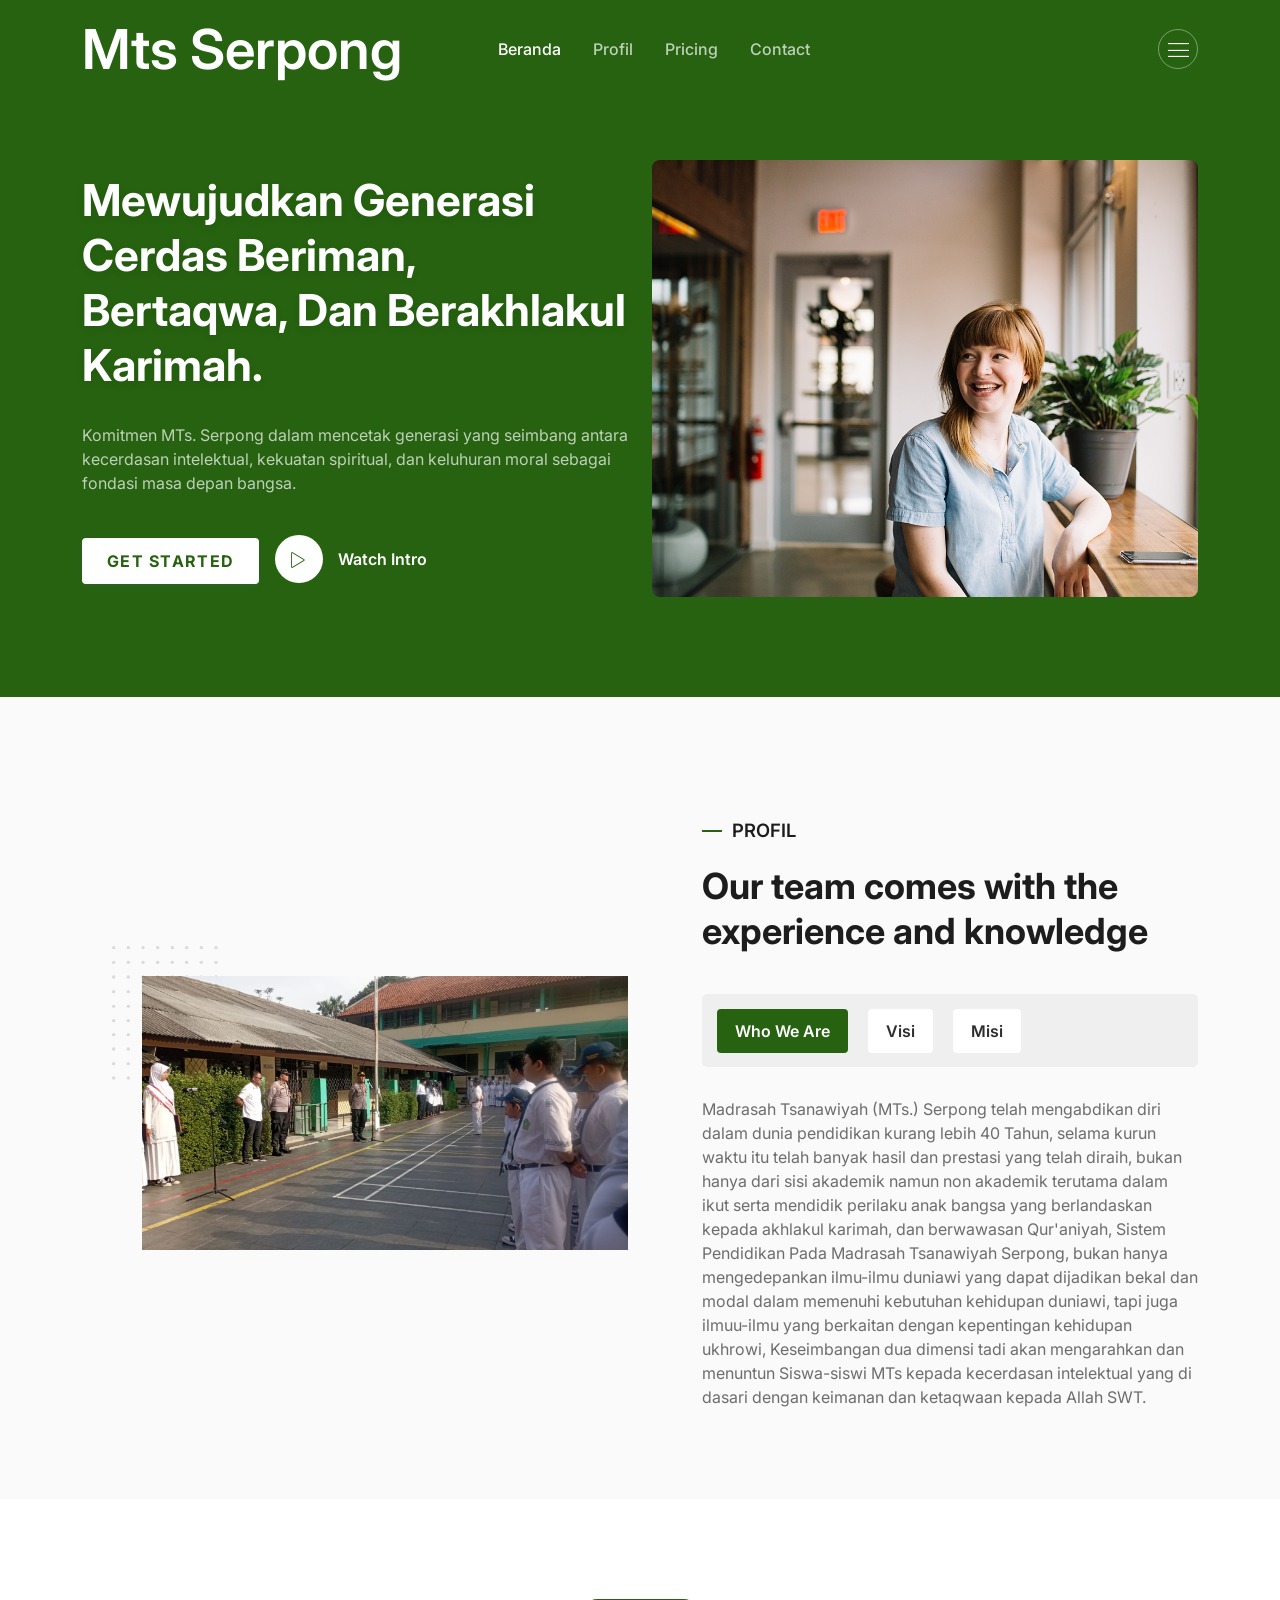
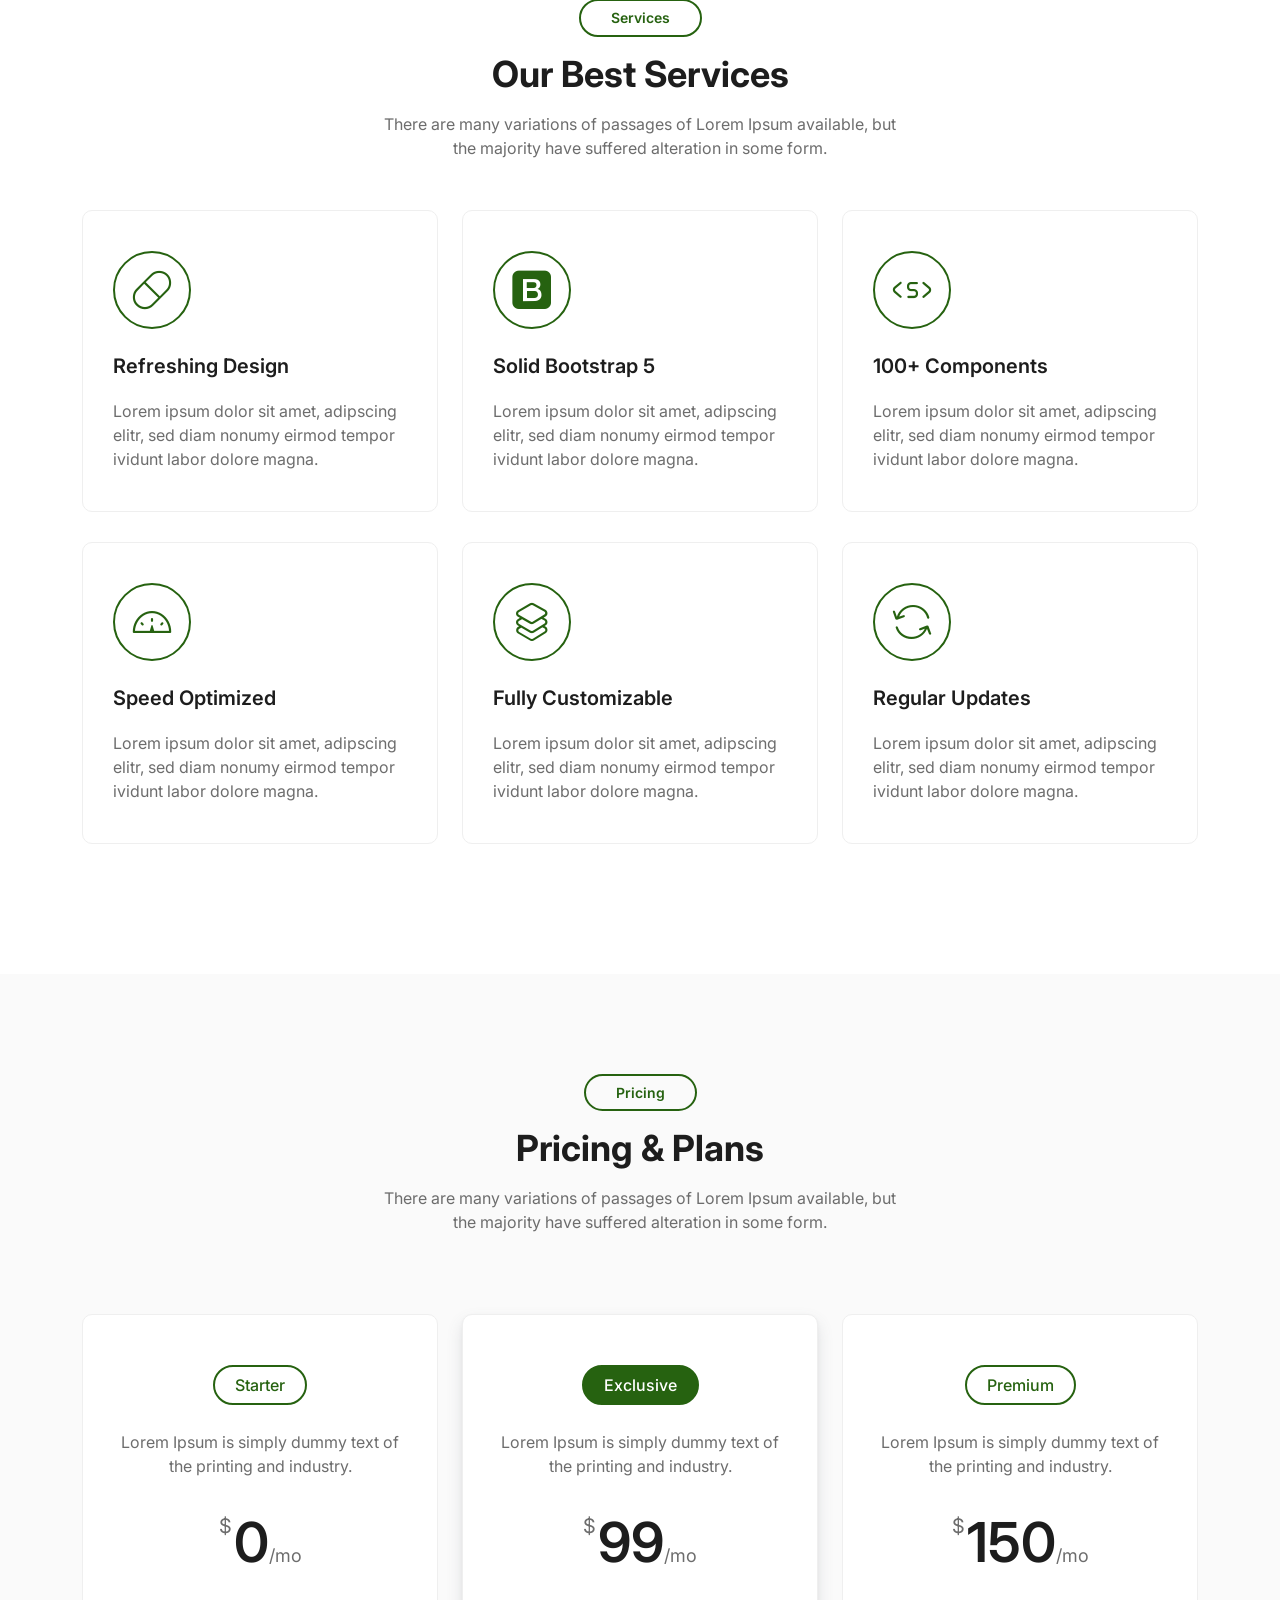
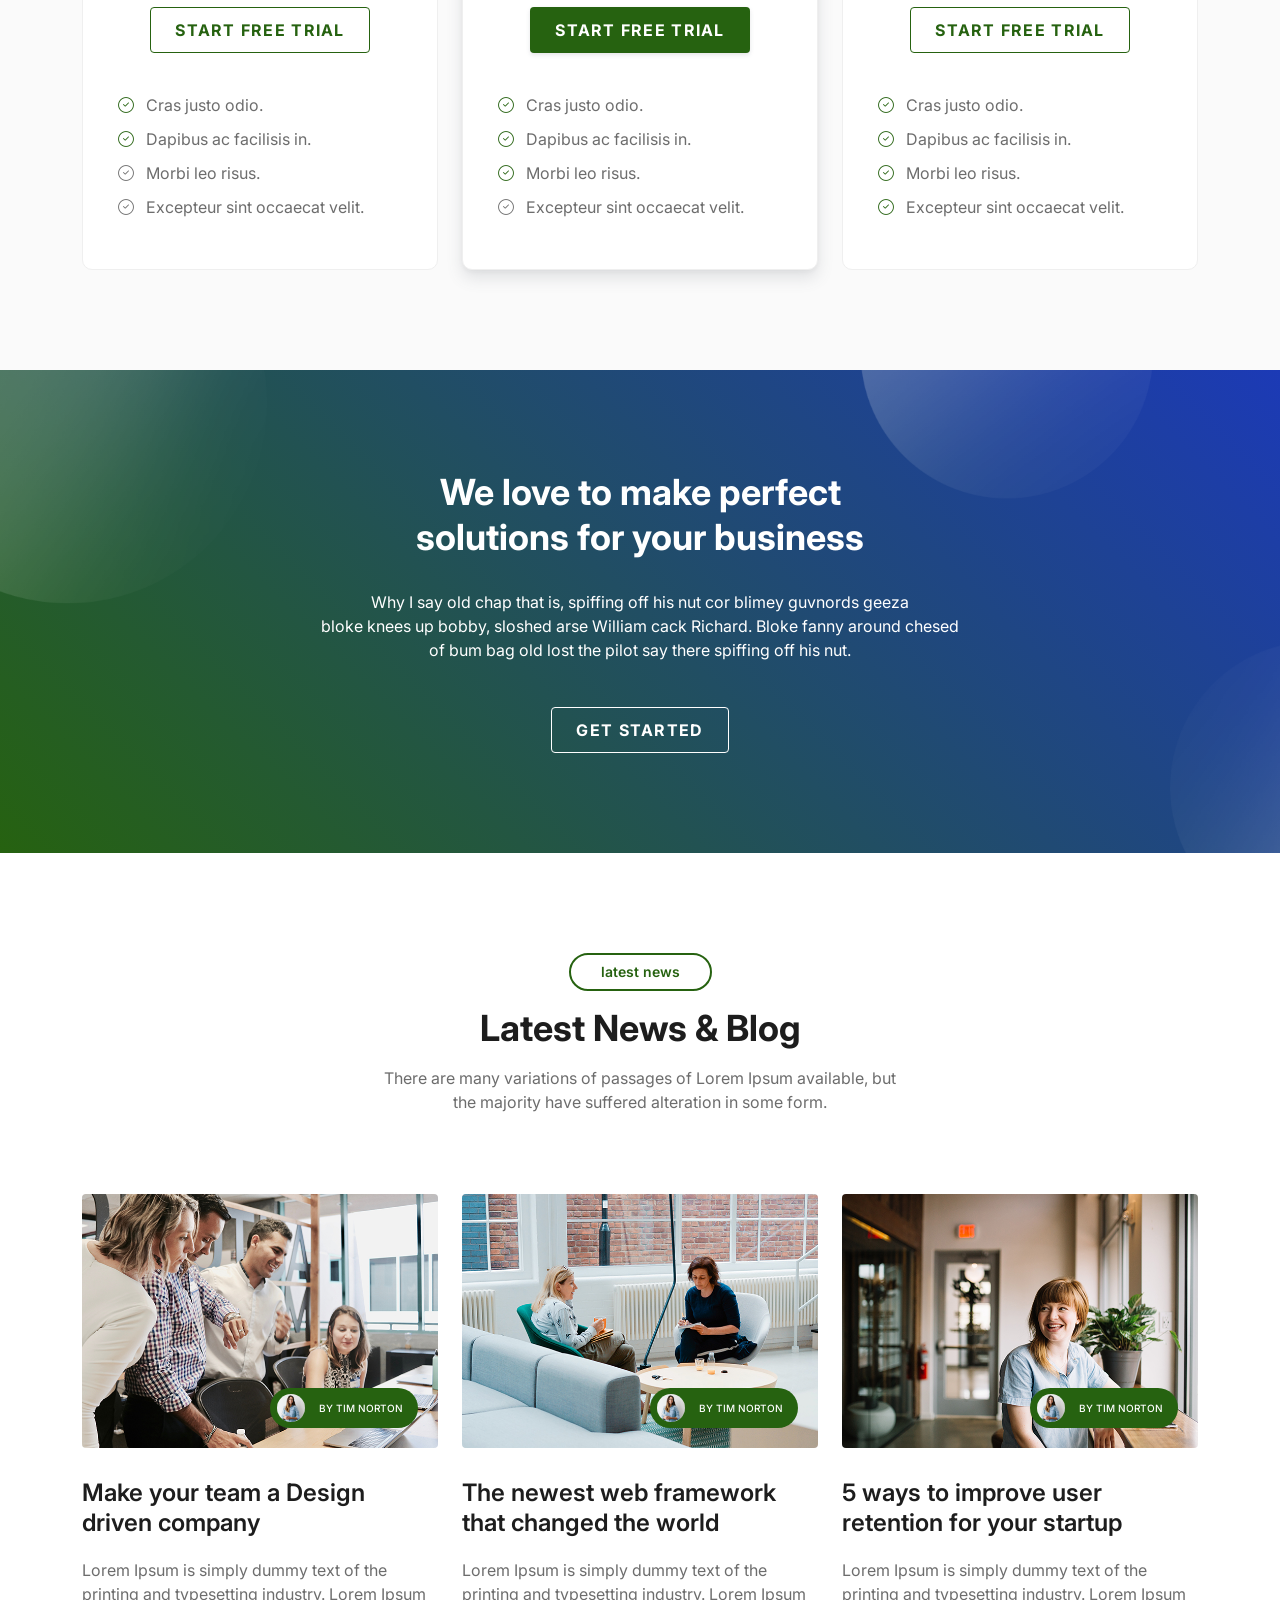
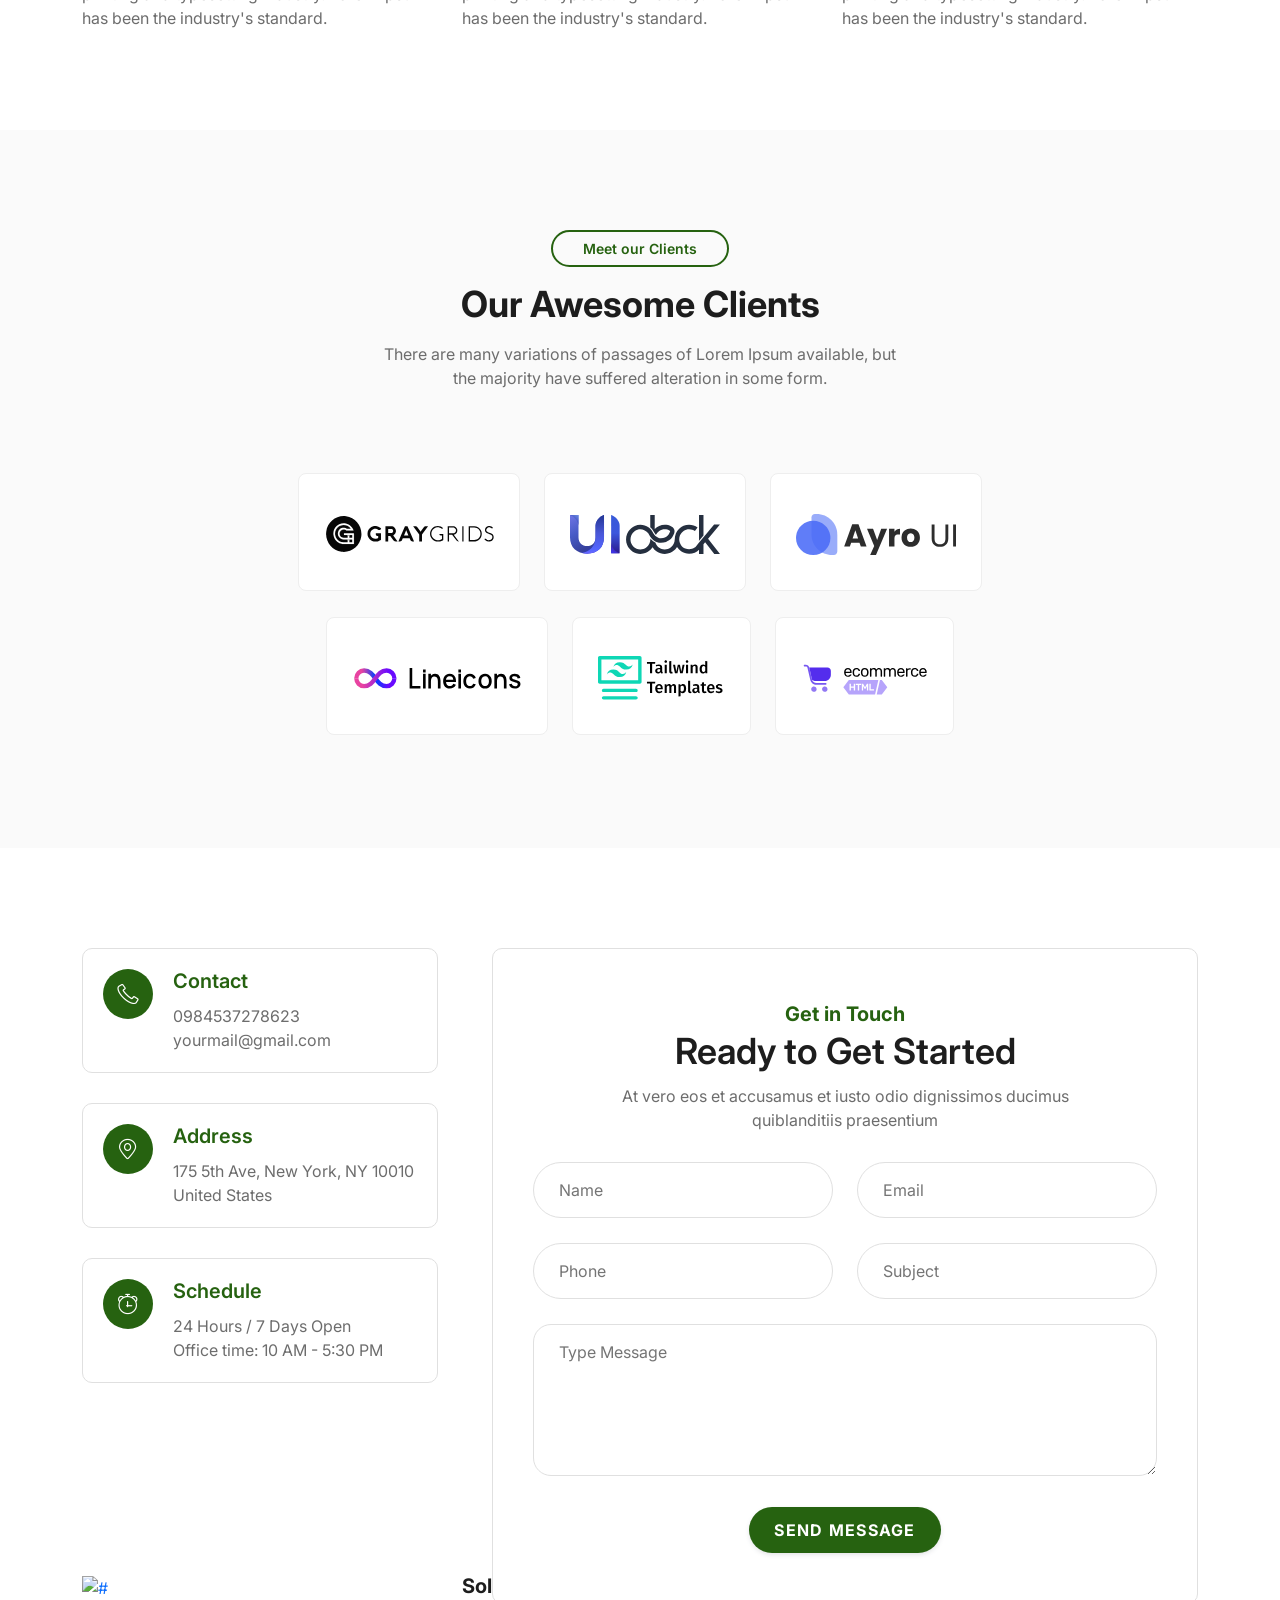
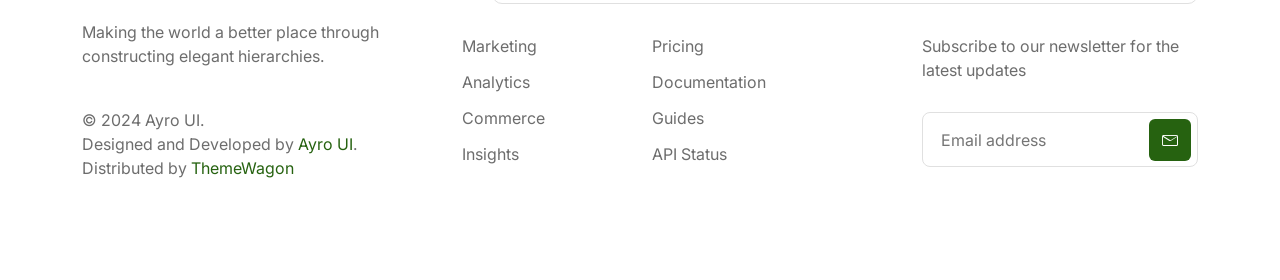
==== index.html @ fa209f16 "holip" ====
<!DOCTYPE html>
<html lang="en">

<head>
  <!--====== Required meta tags ======-->
  <meta charset="utf-8" />
  <meta http-equiv="x-ua-compatible" content="ie=edge" />
  <meta name="description" content="" />
  <meta name="viewport" content="width=device-width, initial-scale=1, shrink-to-fit=no" />

  <!--====== Title ======-->
  <title>MTS SERPONG</title>

  <!--====== Favicon Icon ======-->
  <link rel="shortcut icon" href="../assets/images/favicon.svg" type="image/svg" />

  <!--====== Bootstrap css ======-->
  <link rel="stylesheet" href="assets/css/bootstrap.min.css" />

  <!--====== Line Icons css ======-->
  <link rel="stylesheet" href="assets/css/lineicons.css" />

  <!--====== Tiny Slider css ======-->
  <link rel="stylesheet" href="assets/css/tiny-slider.css" />

  <!--====== gLightBox css ======-->
  <link rel="stylesheet" href="assets/css/glightbox.min.css" />

  <link rel="stylesheet" href="style.css" />
</head>

<body>

  <!--====== NAVBAR NINE PART START ======-->

  <section class="navbar-area navbar-nine">
    <div class="container">
      <div class="row">
        <div class="col-lg-12">
          <nav class="navbar navbar-expand-lg">
            <a class="navbar-brand" href="index.html">
              <h1 class="text-white">Mts Serpong</h1>
            </a>
            <button class="navbar-toggler" type="button" data-bs-toggle="collapse" data-bs-target="#navbarNine"
              aria-controls="navbarNine" aria-expanded="false" aria-label="Toggle navigation">
              <span class="toggler-icon"></span>
              <span class="toggler-icon"></span>
              <span class="toggler-icon"></span>
            </button>

            <div class="collapse navbar-collapse sub-menu-bar" id="navbarNine">
              <ul class="navbar-nav me-auto">
                <li class="nav-item">
                  <a class="page-scroll active" href="#hero-area">Beranda</a>
                </li>
                <li class="nav-item">
                  <a class="page-scroll" href="#profil">Profil</a>
                </li>

                <li class="nav-item">
                  <a class="page-scroll" href="#pricing">Pricing</a>
                </li>
                <li class="nav-item">
                  <a class="page-scroll" href="#contact">Contact</a>
                </li>
              </ul>
            </div>

            <div class="navbar-btn d-none d-lg-inline-block">
              <a class="menu-bar" href="#side-menu-left"><i class="lni lni-menu"></i></a>
            </div>
          </nav>
          <!-- navbar -->
        </div>
      </div>
      <!-- row -->
    </div>
    <!-- container -->
  </section>

  <!--====== NAVBAR NINE PART ENDS ======-->

  <!--====== SIDEBAR PART START ======-->

  <div class="sidebar-left">
    <div class="sidebar-close">
      <a class="close" href="#close"><i class="lni lni-close"></i></a>
    </div>
    <div class="sidebar-content">
      <div class="sidebar-logo">
        <a href="index.html"><img src="assets/images/logo.svg" alt="Logo" /></a>
      </div>
      <p class="text">Lorem ipsum dolor sit amet adipisicing elit. Sapiente fuga nisi rerum iusto intro.</p>
      <!-- logo -->
      <div class="sidebar-menu">
        <h5 class="menu-title">Quick Links</h5>
        <ul>
          <li><a href="javascript:void(0)">About Us</a></li>
          <li><a href="javascript:void(0)">Our Team</a></li>
          <li><a href="javascript:void(0)">Latest News</a></li>
          <li><a href="javascript:void(0)">Contact Us</a></li>
        </ul>
      </div>
      <!-- menu -->
      <div class="sidebar-social align-items-center justify-content-center">
        <h5 class="social-title">Follow Us On</h5>
        <ul>
          <li>
            <a href="javascript:void(0)"><i class="lni lni-facebook-filled"></i></a>
          </li>
          <li>
            <a href="javascript:void(0)"><i class="lni lni-twitter-original"></i></a>
          </li>
          <li>
            <a href="javascript:void(0)"><i class="lni lni-linkedin-original"></i></a>
          </li>
          <li>
            <a href="javascript:void(0)"><i class="lni lni-youtube"></i></a>
          </li>
        </ul>
      </div>
      <!-- sidebar social -->
    </div>
    <!-- content -->
  </div>
  <div class="overlay-left"></div>

  <!--====== SIDEBAR PART ENDS ======-->

  <!-- Start header Area -->
  <section id="header" class="header-area header-eight">
    <div class="container">
      <div class="row align-items-center">
        <div class="col-lg-6 col-md-12 col-12">
          <div class="header-content">
            <h1>Mewujudkan Generasi Cerdas Beriman, Bertaqwa, dan Berakhlakul Karimah.</h1>
            <p>
              Komitmen MTs. Serpong dalam mencetak generasi yang seimbang antara kecerdasan intelektual, kekuatan spiritual, dan keluhuran moral sebagai fondasi masa depan bangsa.
            </p>
            <div class="button">
              <a href="javascript:void(0)" class="btn primary-btn">Get Started</a>
              <a href="https://www.youtube.com/watch?v=r44RKWyfcFw&fbclid=IwAR21beSJORalzmzokxDRcGfkZA1AtRTE__l5N4r09HcGS5Y6vOluyouM9EM"
                class="glightbox video-button">
                <span class="btn icon-btn rounded-full">
                  <i class="lni lni-play"></i>
                </span>
                <span class="text">Watch Intro</span>
              </a>
            </div>
          </div>
        </div>
        <div class="col-lg-6 col-md-12 col-12">
          <div class="header-image">
            <img src="assets/images/header/hero-image.jpg" alt="#" />
          </div>
        </div>
      </div>
    </div>
  </section>
  <!-- End header Area -->

  <!--====== ABOUT FIVE PART START ======-->

  <section class="about-area about-five">
    <div class="container">
      <div class="row align-items-center">
        <div class="col-lg-6 col-12">
          <div class="about-image-five">
            <svg class="shape" width="106" height="134" viewBox="0 0 106 134" fill="none"
              xmlns="http://www.w3.org/2000/svg">
              <circle cx="1.66654" cy="1.66679" r="1.66667" fill="#DADADA" />
              <circle cx="1.66654" cy="16.3335" r="1.66667" fill="#DADADA" />
              <circle cx="1.66654" cy="31.0001" r="1.66667" fill="#DADADA" />
              <circle cx="1.66654" cy="45.6668" r="1.66667" fill="#DADADA" />
              <circle cx="1.66654" cy="60.3335" r="1.66667" fill="#DADADA" />
              <circle cx="1.66654" cy="88.6668" r="1.66667" fill="#DADADA" />
              <circle cx="1.66654" cy="117.667" r="1.66667" fill="#DADADA" />
              <circle cx="1.66654" cy="74.6668" r="1.66667" fill="#DADADA" />
              <circle cx="1.66654" cy="103" r="1.66667" fill="#DADADA" />
              <circle cx="1.66654" cy="132" r="1.66667" fill="#DADADA" />
              <circle cx="16.3333" cy="1.66679" r="1.66667" fill="#DADADA" />
              <circle cx="16.3333" cy="16.3335" r="1.66667" fill="#DADADA" />
              <circle cx="16.3333" cy="31.0001" r="1.66667" fill="#DADADA" />
              <circle cx="16.3333" cy="45.6668" r="1.66667" fill="#DADADA" />
              <circle cx="16.333" cy="60.3335" r="1.66667" fill="#DADADA" />
              <circle cx="16.333" cy="88.6668" r="1.66667" fill="#DADADA" />
              <circle cx="16.333" cy="117.667" r="1.66667" fill="#DADADA" />
              <circle cx="16.333" cy="74.6668" r="1.66667" fill="#DADADA" />
              <circle cx="16.333" cy="103" r="1.66667" fill="#DADADA" />
              <circle cx="16.333" cy="132" r="1.66667" fill="#DADADA" />
              <circle cx="30.9998" cy="1.66679" r="1.66667" fill="#DADADA" />
              <circle cx="74.6665" cy="1.66679" r="1.66667" fill="#DADADA" />
              <circle cx="30.9998" cy="16.3335" r="1.66667" fill="#DADADA" />
              <circle cx="74.6665" cy="16.3335" r="1.66667" fill="#DADADA" />
              <circle cx="30.9998" cy="31.0001" r="1.66667" fill="#DADADA" />
              <circle cx="74.6665" cy="31.0001" r="1.66667" fill="#DADADA" />
              <circle cx="30.9998" cy="45.6668" r="1.66667" fill="#DADADA" />
              <circle cx="74.6665" cy="45.6668" r="1.66667" fill="#DADADA" />
              <circle cx="31" cy="60.3335" r="1.66667" fill="#DADADA" />
              <circle cx="74.6668" cy="60.3335" r="1.66667" fill="#DADADA" />
              <circle cx="31" cy="88.6668" r="1.66667" fill="#DADADA" />
              <circle cx="74.6668" cy="88.6668" r="1.66667" fill="#DADADA" />
              <circle cx="31" cy="117.667" r="1.66667" fill="#DADADA" />
              <circle cx="74.6668" cy="117.667" r="1.66667" fill="#DADADA" />
              <circle cx="31" cy="74.6668" r="1.66667" fill="#DADADA" />
              <circle cx="74.6668" cy="74.6668" r="1.66667" fill="#DADADA" />
              <circle cx="31" cy="103" r="1.66667" fill="#DADADA" />
              <circle cx="74.6668" cy="103" r="1.66667" fill="#DADADA" />
              <circle cx="31" cy="132" r="1.66667" fill="#DADADA" />
              <circle cx="74.6668" cy="132" r="1.66667" fill="#DADADA" />
              <circle cx="45.6665" cy="1.66679" r="1.66667" fill="#DADADA" />
              <circle cx="89.3333" cy="1.66679" r="1.66667" fill="#DADADA" />
              <circle cx="45.6665" cy="16.3335" r="1.66667" fill="#DADADA" />
              <circle cx="89.3333" cy="16.3335" r="1.66667" fill="#DADADA" />
              <circle cx="45.6665" cy="31.0001" r="1.66667" fill="#DADADA" />
              <circle cx="89.3333" cy="31.0001" r="1.66667" fill="#DADADA" />
              <circle cx="45.6665" cy="45.6668" r="1.66667" fill="#DADADA" />
              <circle cx="89.3333" cy="45.6668" r="1.66667" fill="#DADADA" />
              <circle cx="45.6665" cy="60.3335" r="1.66667" fill="#DADADA" />
              <circle cx="89.3333" cy="60.3335" r="1.66667" fill="#DADADA" />
              <circle cx="45.6665" cy="88.6668" r="1.66667" fill="#DADADA" />
              <circle cx="89.3333" cy="88.6668" r="1.66667" fill="#DADADA" />
              <circle cx="45.6665" cy="117.667" r="1.66667" fill="#DADADA" />
              <circle cx="89.3333" cy="117.667" r="1.66667" fill="#DADADA" />
              <circle cx="45.6665" cy="74.6668" r="1.66667" fill="#DADADA" />
              <circle cx="89.3333" cy="74.6668" r="1.66667" fill="#DADADA" />
              <circle cx="45.6665" cy="103" r="1.66667" fill="#DADADA" />
              <circle cx="89.3333" cy="103" r="1.66667" fill="#DADADA" />
              <circle cx="45.6665" cy="132" r="1.66667" fill="#DADADA" />
              <circle cx="89.3333" cy="132" r="1.66667" fill="#DADADA" />
              <circle cx="60.3333" cy="1.66679" r="1.66667" fill="#DADADA" />
              <circle cx="104" cy="1.66679" r="1.66667" fill="#DADADA" />
              <circle cx="60.3333" cy="16.3335" r="1.66667" fill="#DADADA" />
              <circle cx="104" cy="16.3335" r="1.66667" fill="#DADADA" />
              <circle cx="60.3333" cy="31.0001" r="1.66667" fill="#DADADA" />
              <circle cx="104" cy="31.0001" r="1.66667" fill="#DADADA" />
              <circle cx="60.3333" cy="45.6668" r="1.66667" fill="#DADADA" />
              <circle cx="104" cy="45.6668" r="1.66667" fill="#DADADA" />
              <circle cx="60.333" cy="60.3335" r="1.66667" fill="#DADADA" />
              <circle cx="104" cy="60.3335" r="1.66667" fill="#DADADA" />
              <circle cx="60.333" cy="88.6668" r="1.66667" fill="#DADADA" />
              <circle cx="104" cy="88.6668" r="1.66667" fill="#DADADA" />
              <circle cx="60.333" cy="117.667" r="1.66667" fill="#DADADA" />
              <circle cx="104" cy="117.667" r="1.66667" fill="#DADADA" />
              <circle cx="60.333" cy="74.6668" r="1.66667" fill="#DADADA" />
              <circle cx="104" cy="74.6668" r="1.66667" fill="#DADADA" />
              <circle cx="60.333" cy="103" r="1.66667" fill="#DADADA" />
              <circle cx="104" cy="103" r="1.66667" fill="#DADADA" />
              <circle cx="60.333" cy="132" r="1.66667" fill="#DADADA" />
              <circle cx="104" cy="132" r="1.66667" fill="#DADADA" />
            </svg>
            <img src="assets/images/about/about.jpg" alt="about" />
          </div>
        </div>
        <div id="profil" class="col-lg-6 col-12">
          <div class="about-five-content">
            <h6 class="small-title text-lg">PROFIL</h6>
            <h2 class="main-title fw-bold">Our team comes with the experience and knowledge</h2>
            <div class="about-five-tab">
              <nav>
                <div class="nav nav-tabs" id="nav-tab" role="tablist">
                  <button class="nav-link active" id="nav-who-tab" data-bs-toggle="tab" data-bs-target="#nav-who"
                    type="button" role="tab" aria-controls="nav-who" aria-selected="true">Who We Are</button>
                  <button class="nav-link" id="nav-vision-tab" data-bs-toggle="tab" data-bs-target="#nav-vision"
                    type="button" role="tab" aria-controls="nav-vision" aria-selected="false">Visi</button>
                  <button class="nav-link" id="nav-misi-tab" data-bs-toggle="tab" data-bs-target="#nav-misi"
                    type="button" role="tab" aria-controls="nav-misi" aria-selected="false">Misi</button>
                </div>
              </nav>
              <div class="tab-content" id="nav-tabContent">
                <div class="tab-pane fade show active" id="nav-who" role="tabpanel" aria-labelledby="nav-misi-tab">
                  <p>Madrasah Tsanawiyah (MTs.) Serpong telah mengabdikan diri dalam dunia pendidikan kurang lebih 40 Tahun, selama kurun waktu itu telah banyak hasil dan prestasi yang telah diraih, bukan hanya dari sisi akademik namun non akademik terutama dalam ikut serta mendidik perilaku anak bangsa yang berlandaskan kepada akhlakul karimah, dan berwawasan Qur'aniyah,   Sistem Pendidikan Pada Madrasah Tsanawiyah Serpong, bukan hanya mengedepankan ilmu-ilmu duniawi yang dapat dijadikan bekal dan modal dalam memenuhi kebutuhan kehidupan duniawi, tapi juga ilmuu-ilmu yang berkaitan dengan kepentingan kehidupan ukhrowi, 
                    Keseimbangan dua dimensi tadi akan mengarahkan dan menuntun Siswa-siswi MTs kepada kecerdasan intelektual yang di dasari 
                    dengan keimanan dan ketaqwaan kepada Allah SWT.   </p>
                </div>
                <div class="tab-pane fade" id="nav-vision" role="tabpanel" aria-labelledby="nav-vision-tab">
                  <p>Mewujudkan sumber daya manusia yang berkualitas tinggi dalam keimanan dan 
                    ketaqwaan, mengusai daya ilmu pengetahuan dan teknologi serta
                     mampu mengaktualisasikannya dalam masyarakat.</p>
                </div>
                <div class="tab-pane fade" id="nav-misi" role="tabpanel" aria-labelledby="nav-misi-tab">
                  <ol class="list-group list-group-numbered list-group-flush bg-transparent">
                            <li class="list-group-item bg-transparent border-light mb-2">
                                Menyiapkan generasi masa depan yang menguasai ilmu pengetahuan dan teknologi mempunyai daya juang tinggi, kreatif, inovatif, dan menjadikan iman dan taqwa sebagai landasannya.
                            </li>
                            <li class="list-group-item bg-transparent border-light">
                                Meningkatkan pengetahuan dan kemampuan profesional tenaga kependidikan sesuai perkembangan dunia pendidikan.
                            </li>
                </div>
              </div>
            </div>
          </div>
        </div>
      </div>
    </div>
    <!-- container -->
  </section>

  <!--====== ABOUT FIVE PART ENDS ======-->

  <!-- ===== service-area start ===== -->
  <section id="services" class="services-area services-eight">
    <!--======  Start Section Title Five ======-->
    <div class="section-title-five">
      <div class="container">
        <div class="row">
          <div class="col-12">
            <div class="content">
              <h6>Services</h6>
              <h2 class="fw-bold">Our Best Services</h2>
              <p>
                There are many variations of passages of Lorem Ipsum available,
                but the majority have suffered alteration in some form.
              </p>
            </div>
          </div>
        </div>
        <!-- row -->
      </div>
      <!-- container -->
    </div>
    <!--======  End Section Title Five ======-->
    <div class="container">
      <div class="row">
        <div class="col-lg-4 col-md-6">
          <div class="single-services">
            <div class="service-icon">
              <i class="lni lni-capsule"></i>
            </div>
            <div class="service-content">
              <h4>Refreshing Design</h4>
              <p>
                Lorem ipsum dolor sit amet, adipscing elitr, sed diam nonumy
                eirmod tempor ividunt labor dolore magna.
              </p>
            </div>
          </div>
        </div>
        <div class="col-lg-4 col-md-6">
          <div class="single-services">
            <div class="service-icon">
              <i class="lni lni-bootstrap"></i>
            </div>
            <div class="service-content">
              <h4>Solid Bootstrap 5</h4>
              <p>
                Lorem ipsum dolor sit amet, adipscing elitr, sed diam nonumy
                eirmod tempor ividunt labor dolore magna.
              </p>
            </div>
          </div>
        </div>
        <div class="col-lg-4 col-md-6">
          <div class="single-services">
            <div class="service-icon">
              <i class="lni lni-shortcode"></i>
            </div>
            <div class="service-content">
              <h4>100+ Components</h4>
              <p>
                Lorem ipsum dolor sit amet, adipscing elitr, sed diam nonumy
                eirmod tempor ividunt labor dolore magna.
              </p>
            </div>
          </div>
        </div>
        <div class="col-lg-4 col-md-6">
          <div class="single-services">
            <div class="service-icon">
              <i class="lni lni-dashboard"></i>
            </div>
            <div class="service-content">
              <h4>Speed Optimized</h4>
              <p>
                Lorem ipsum dolor sit amet, adipscing elitr, sed diam nonumy
                eirmod tempor ividunt labor dolore magna.
              </p>
            </div>
          </div>
        </div>
        <div class="col-lg-4 col-md-6">
          <div class="single-services">
            <div class="service-icon">
              <i class="lni lni-layers"></i>
            </div>
            <div class="service-content">
              <h4>Fully Customizable</h4>
              <p>
                Lorem ipsum dolor sit amet, adipscing elitr, sed diam nonumy
                eirmod tempor ividunt labor dolore magna.
              </p>
            </div>
          </div>
        </div>
        <div class="col-lg-4 col-md-6">
          <div class="single-services">
            <div class="service-icon">
              <i class="lni lni-reload"></i>
            </div>
            <div class="service-content">
              <h4>Regular Updates</h4>
              <p>
                Lorem ipsum dolor sit amet, adipscing elitr, sed diam nonumy
                eirmod tempor ividunt labor dolore magna.
              </p>
            </div>
          </div>
        </div>
      </div>
    </div>
  </section>
  <!-- ===== service-area end ===== -->


  <!-- Start Pricing  Area -->
  <section id="pricing" class="pricing-area pricing-fourteen">
    <!--======  Start Section Title Five ======-->
    <div class="section-title-five">
      <div class="container">
        <div class="row">
          <div class="col-12">
            <div class="content">
              <h6>Pricing</h6>
              <h2 class="fw-bold">Pricing & Plans</h2>
              <p>
                There are many variations of passages of Lorem Ipsum available,
                but the majority have suffered alteration in some form.
              </p>
            </div>
          </div>
        </div>
        <!-- row -->
      </div>
      <!-- container -->
    </div>
    <!--======  End Section Title Five ======-->
    <div class="container">
      <div class="row">
        <div class="col-lg-4 col-md-6 col-12">
          <div class="pricing-style-fourteen">
            <div class="table-head">
              <h6 class="title">Starter</h4>
                <p>Lorem Ipsum is simply dummy text of the printing and industry.</p>
                <div class="price">
                  <h2 class="amount">
                    <span class="currency">$</span>0<span class="duration">/mo </span>
                  </h2>
                </div>
            </div>

            <div class="light-rounded-buttons">
              <a href="javascript:void(0)" class="btn primary-btn-outline">
                Start free trial
              </a>
            </div>

            <div class="table-content">
              <ul class="table-list">
                <li> <i class="lni lni-checkmark-circle"></i> Cras justo odio.</li>
                <li> <i class="lni lni-checkmark-circle"></i> Dapibus ac facilisis in.</li>
                <li> <i class="lni lni-checkmark-circle deactive"></i> Morbi leo risus.</li>
                <li> <i class="lni lni-checkmark-circle deactive"></i> Excepteur sint occaecat velit.</li>
              </ul>
            </div>
          </div>
        </div>
        <div class="col-lg-4 col-md-6 col-12">
          <div class="pricing-style-fourteen middle">
            <div class="table-head">
              <h6 class="title">Exclusive</h4>
                <p>Lorem Ipsum is simply dummy text of the printing and industry.</p>
                <div class="price">
                  <h2 class="amount">
                    <span class="currency">$</span>99<span class="duration">/mo </span>
                  </h2>
                </div>
            </div>

            <div class="light-rounded-buttons">
              <a href="javascript:void(0)" class="btn primary-btn">
                Start free trial
              </a>
            </div>

            <div class="table-content">
              <ul class="table-list">
                <li> <i class="lni lni-checkmark-circle"></i> Cras justo odio.</li>
                <li> <i class="lni lni-checkmark-circle"></i> Dapibus ac facilisis in.</li>
                <li> <i class="lni lni-checkmark-circle"></i> Morbi leo risus.</li>
                <li> <i class="lni lni-checkmark-circle deactive"></i> Excepteur sint occaecat velit.</li>
              </ul>
            </div>
          </div>
        </div>
        <div class="col-lg-4 col-md-6 col-12">
          <div class="pricing-style-fourteen">
            <div class="table-head">
              <h6 class="title">Premium</h4>
                <p>Lorem Ipsum is simply dummy text of the printing and industry.</p>
                <div class="price">
                  <h2 class="amount">
                    <span class="currency">$</span>150<span class="duration">/mo </span>
                  </h2>
                </div>
            </div>

            <div class="light-rounded-buttons">
              <a href="javascript:void(0)" class="btn primary-btn-outline">
                Start free trial
              </a>
            </div>

            <div class="table-content">
              <ul class="table-list">
                <li> <i class="lni lni-checkmark-circle"></i> Cras justo odio.</li>
                <li> <i class="lni lni-checkmark-circle"></i> Dapibus ac facilisis in.</li>
                <li> <i class="lni lni-checkmark-circle"></i> Morbi leo risus.</li>
                <li> <i class="lni lni-checkmark-circle"></i> Excepteur sint occaecat velit.</li>
              </ul>
            </div>
          </div>
        </div>
      </div>
    </div>
  </section>
  <!--/ End Pricing  Area -->



  <!-- Start Cta Area -->
  <section id="call-action" class="call-action">
    <div class="container">
      <div class="row justify-content-center">
        <div class="col-xxl-6 col-xl-7 col-lg-8 col-md-9">
          <div class="inner-content">
            <h2>We love to make perfect <br />solutions for your business</h2>
            <p>
              Why I say old chap that is, spiffing off his nut cor blimey
              guvnords geeza<br />
              bloke knees up bobby, sloshed arse William cack Richard. Bloke
              fanny around chesed of bum bag old lost the pilot say there
              spiffing off his nut.
            </p>
            <div class="light-rounded-buttons">
              <a href="javascript:void(0)" class="btn primary-btn-outline">Get Started</a>
            </div>
          </div>
        </div>
      </div>
    </div>
  </section>
  <!-- End Cta Area -->



  <!-- Start Latest News Area -->
  <div id="blog" class="latest-news-area section">
    <!--======  Start Section Title Five ======-->
    <div class="section-title-five">
      <div class="container">
        <div class="row">
          <div class="col-12">
            <div class="content">
              <h6>latest news</h6>
              <h2 class="fw-bold">Latest News & Blog</h2>
              <p>
                There are many variations of passages of Lorem Ipsum available,
                but the majority have suffered alteration in some form.
              </p>
            </div>
          </div>
        </div>
        <!-- row -->
      </div>
      <!-- container -->
    </div>
    <!--======  End Section Title Five ======-->
    <div class="container">
      <div class="row">
        <div class="col-lg-4 col-md-6 col-12">
          <!-- Single News -->
          <div class="single-news">
            <div class="image">
              <a href="javascript:void(0)"><img class="thumb" src="assets/images/blog/1.jpg" alt="Blog" /></a>
              <div class="meta-details">
                <img class="thumb" src="assets/images/blog/b6.jpg" alt="Author" />
                <span>BY TIM NORTON</span>
              </div>
            </div>
            <div class="content-body">
              <h4 class="title">
                <a href="javascript:void(0)"> Make your team a Design driven company </a>
              </h4>
              <p>
                Lorem Ipsum is simply dummy text of the printing and
                typesetting industry. Lorem Ipsum has been the industry's
                standard.
              </p>
            </div>
          </div>
          <!-- End Single News -->
        </div>
        <div class="col-lg-4 col-md-6 col-12">
          <!-- Single News -->
          <div class="single-news">
            <div class="image">
              <a href="javascript:void(0)"><img class="thumb" src="assets/images/blog/2.jpg" alt="Blog" /></a>
              <div class="meta-details">
                <img class="thumb" src="assets/images/blog/b6.jpg" alt="Author" />
                <span>BY TIM NORTON</span>
              </div>
            </div>
            <div class="content-body">
              <h4 class="title">
                <a href="javascript:void(0)">
                  The newest web framework that changed the world
                </a>
              </h4>
              <p>
                Lorem Ipsum is simply dummy text of the printing and
                typesetting industry. Lorem Ipsum has been the industry's
                standard.
              </p>
            </div>
          </div>
          <!-- End Single News -->
        </div>
        <div class="col-lg-4 col-md-6 col-12">
          <!-- Single News -->
          <div class="single-news">
            <div class="image">
              <a href="javascript:void(0)"><img class="thumb" src="assets/images/blog/3.jpg" alt="Blog" /></a>
              <div class="meta-details">
                <img class="thumb" src="assets/images/blog/b6.jpg" alt="Author" />
                <span>BY TIM NORTON</span>
              </div>
            </div>
            <div class="content-body">
              <h4 class="title">
                <a href="javascript:void(0)">
                  5 ways to improve user retention for your startup
                </a>
              </h4>
              <p>
                Lorem Ipsum is simply dummy text of the printing and
                typesetting industry. Lorem Ipsum has been the industry's
                standard.
              </p>
            </div>
          </div>
          <!-- End Single News -->
        </div>
      </div>
    </div>
  </div>
  <!-- End Latest News Area -->

  <!-- Start Brand Area -->
  <div id="clients" class="brand-area section">
    <!--======  Start Section Title Five ======-->
    <div class="section-title-five">
      <div class="container">
        <div class="row">
          <div class="col-12">
            <div class="content">
              <h6>Meet our Clients</h6>
              <h2 class="fw-bold">Our Awesome Clients</h2>
              <p>
                There are many variations of passages of Lorem Ipsum available,
                but the majority have suffered alteration in some form.
              </p>
            </div>
          </div>
        </div>
        <!-- row -->
      </div>
      <!-- container -->
    </div>
    <!--======  End Section Title Five ======-->
    <div class="container">
      <div class="row">
        <div class="col-lg-8 offset-lg-2 col-12">
          <div class="clients-logos">
            <div class="single-image">
              <img src="assets/images/client-logo/graygrids.svg" alt="Brand Logo Images" />
            </div>
            <div class="single-image">
              <img src="assets/images/client-logo/uideck.svg" alt="Brand Logo Images" />
            </div>
            <div class="single-image">
              <img src="assets/images/client-logo/ayroui.svg" alt="Brand Logo Images" />
            </div>
            <div class="single-image">
              <img src="assets/images/client-logo/lineicons.svg" alt="Brand Logo Images" />
            </div>
            <div class="single-image">
              <img src="assets/images/client-logo/tailwindtemplates.svg" alt="Brand Logo Images" />
            </div>
            <div class="single-image">
              <img src="assets/images/client-logo/ecomhtml.svg" alt="Brand Logo Images" />
            </div>
          </div>
        </div>
      </div>
    </div>
  </div>
  <!-- End Brand Area -->

  <!-- ========================= contact-section start ========================= -->
  <section id="contact" class="contact-section">
    <div class="container">
      <div class="row">
        <div class="col-xl-4">
          <div class="contact-item-wrapper">
            <div class="row">
              <div class="col-12 col-md-6 col-xl-12">
                <div class="contact-item">
                  <div class="contact-icon">
                    <i class="lni lni-phone"></i>
                  </div>
                  <div class="contact-content">
                    <h4>Contact</h4>
                    <p>0984537278623</p>
                    <p>yourmail@gmail.com</p>
                  </div>
                </div>
              </div>
              <div class="col-12 col-md-6 col-xl-12">
                <div class="contact-item">
                  <div class="contact-icon">
                    <i class="lni lni-map-marker"></i>
                  </div>
                  <div class="contact-content">
                    <h4>Address</h4>
                    <p>175 5th Ave, New York, NY 10010</p>
                    <p>United States</p>
                  </div>
                </div>
              </div>
              <div class="col-12 col-md-6 col-xl-12">
                <div class="contact-item">
                  <div class="contact-icon">
                    <i class="lni lni-alarm-clock"></i>
                  </div>
                  <div class="contact-content">
                    <h4>Schedule</h4>
                    <p>24 Hours / 7 Days Open</p>
                    <p>Office time: 10 AM - 5:30 PM</p>
                  </div>
                </div>
              </div>
            </div>
          </div>
        </div>
        <div class="col-xl-8">
          <div class="contact-form-wrapper">
            <div class="row">
              <div class="col-xl-10 col-lg-8 mx-auto">
                <div class="section-title text-center">
                  <span> Get in Touch </span>
                  <h2>
                    Ready to Get Started
                  </h2>
                  <p>
                    At vero eos et accusamus et iusto odio dignissimos ducimus
                    quiblanditiis praesentium
                  </p>
                </div>
              </div>
            </div>
            <form action="#" class="contact-form">
              <div class="row">
                <div class="col-md-6">
                  <input type="text" name="name" id="name" placeholder="Name" required />
                </div>
                <div class="col-md-6">
                  <input type="email" name="email" id="email" placeholder="Email" required />
                </div>
              </div>
              <div class="row">
                <div class="col-md-6">
                  <input type="text" name="phone" id="phone" placeholder="Phone" required />
                </div>
                <div class="col-md-6">
                  <input type="text" name="subject" id="email" placeholder="Subject" required />
                </div>
              </div>
              <div class="row">
                <div class="col-12">
                  <textarea name="message" id="message" placeholder="Type Message" rows="5"></textarea>
                </div>
              </div>
              <div class="row">
                <div class="col-12">
                  <div class="button text-center rounded-buttons">
                    <button type="submit" class="btn primary-btn rounded-full">
                      Send Message
                    </button>
                  </div>
                </div>
              </div>
            </form>
          </div>
        </div>
      </div>
    </div>
  </section>
  <!-- ========================= contact-section end ========================= -->

  <!-- ========================= map-section end ========================= -->
  <section class="map-section map-style-9">
    <div class="map-container">
      <object style="border:0; height: 500px; width: 100%;"
        data="https://www.google.com/maps/embed?pb=!1m18!1m12!1m3!1d3102.7887109309127!2d-77.44196278417968!3d38.95165507956235!2m3!1f0!2f0!3f0!3m2!1i1024!2i768!4f13.1!3m3!1m2!1s0x0%3A0x0!2zMzjCsDU3JzA2LjAiTiA3N8KwMjYnMjMuMiJX!5e0!3m2!1sen!2sbd!4v1545420879707"></object>
    </div>
    </div>
  </section>
  <!-- ========================= map-section end ========================= -->

  <!-- Start Footer Area -->
  <footer class="footer-area footer-eleven">
    <!-- Start Footer Top -->
    <div class="footer-top">
      <div class="container">
        <div class="inner-content">
          <div class="row">
            <div class="col-lg-4 col-md-6 col-12">
              <!-- Single Widget -->
              <div class="footer-widget f-about">
                <div class="logo">
                  <a href="index.html">
                    <img src="assets/images/logo.svg" alt="#" class="img-fluid" />
                  </a>
                </div>
                <p>
                  Making the world a better place through constructing elegant
                  hierarchies.
                </p>
                <p class="copyright-text">
                  <span>© 2024 Ayro UI.</span>Designed and Developed by
                  <a href="javascript:void(0)" rel="nofollow"> Ayro UI </a>. <br> Distributed by <a href="http://themewagon.com" target="_blank">ThemeWagon</a>
                </p>
              </div>
              <!-- End Single Widget -->
            </div>
            <div class="col-lg-2 col-md-6 col-12">
              <!-- Single Widget -->
              <div class="footer-widget f-link">
                <h5>Solutions</h5>
                <ul>
                  <li><a href="javascript:void(0)">Marketing</a></li>
                  <li><a href="javascript:void(0)">Analytics</a></li>
                  <li><a href="javascript:void(0)">Commerce</a></li>
                  <li><a href="javascript:void(0)">Insights</a></li>
                </ul>
              </div>
              <!-- End Single Widget -->
            </div>
            <div class="col-lg-2 col-md-6 col-12">
              <!-- Single Widget -->
              <div class="footer-widget f-link">
                <h5>Support</h5>
                <ul>
                  <li><a href="javascript:void(0)">Pricing</a></li>
                  <li><a href="javascript:void(0)">Documentation</a></li>
                  <li><a href="javascript:void(0)">Guides</a></li>
                  <li><a href="javascript:void(0)">API Status</a></li>
                </ul>
              </div>
              <!-- End Single Widget -->
            </div>
            <div class="col-lg-4 col-md-6 col-12">
              <!-- Single Widget -->
              <div class="footer-widget newsletter">
                <h5>Subscribe</h5>
                <p>Subscribe to our newsletter for the latest updates</p>
                <form action="#" method="get" target="_blank" class="newsletter-form">
                  <input name="EMAIL" placeholder="Email address" required="required" type="email" />
                  <div class="button">
                    <button class="sub-btn">
                      <i class="lni lni-envelope"></i>
                    </button>
                  </div>
                </form>
              </div>
              <!-- End Single Widget -->
            </div>
          </div>
        </div>
      </div>
    </div>
    <!--/ End Footer Top -->
  </footer>
  <!--/ End Footer Area -->

	

  <a href="#" class="scroll-top btn-hover">
    <i class="lni lni-chevron-up"></i>
  </a>

  <!--====== js ======-->
  <script src="assets/js/bootstrap.bundle.min.js"></script>
  <script src="assets/js/glightbox.min.js"></script>
  <script src="assets/js/main.js"></script>
  <script src="assets/js/tiny-slider.js"></script>

  <script>

    //===== close navbar-collapse when a  clicked
    let navbarTogglerNine = document.querySelector(
      ".navbar-nine .navbar-toggler"
    );
    navbarTogglerNine.addEventListener("click", function () {
      navbarTogglerNine.classList.toggle("active");
    });

    // ==== left sidebar toggle
    let sidebarLeft = document.querySelector(".sidebar-left");
    let overlayLeft = document.querySelector(".overlay-left");
    let sidebarClose = document.querySelector(".sidebar-close .close");

    overlayLeft.addEventListener("click", function () {
      sidebarLeft.classList.toggle("open");
      overlayLeft.classList.toggle("open");
    });
    sidebarClose.addEventListener("click", function () {
      sidebarLeft.classList.remove("open");
      overlayLeft.classList.remove("open");
    });

    // ===== navbar nine sideMenu
    let sideMenuLeftNine = document.querySelector(".navbar-nine .menu-bar");

    sideMenuLeftNine.addEventListener("click", function () {
      sidebarLeft.classList.add("open");
      overlayLeft.classList.add("open");
    });

    //========= glightbox
    GLightbox({
      'href': 'https://www.youtube.com/watch?v=r44RKWyfcFw&fbclid=IwAR21beSJORalzmzokxDRcGfkZA1AtRTE__l5N4r09HcGS5Y6vOluyouM9EM',
      'type': 'video',
      'source': 'youtube', //vimeo, youtube or local
      'width': 900,
      'autoplayVideos': true,
    });

  </script>
</body>

</html>
---- assets/css/tiny-slider.css ----
.tns-outer{padding:0 !important}.tns-outer [hidden]{display:none !important}.tns-outer [aria-controls],.tns-outer [data-action]{cursor:pointer}.tns-slider{-webkit-transition:all 0s;-moz-transition:all 0s;transition:all 0s}.tns-slider>.tns-item{-webkit-box-sizing:border-box;-moz-box-sizing:border-box;box-sizing:border-box}.tns-horizontal.tns-subpixel{white-space:nowrap}.tns-horizontal.tns-subpixel>.tns-item{display:inline-block;vertical-align:top;white-space:normal}.tns-horizontal.tns-no-subpixel:after{content:'';display:table;clear:both}.tns-horizontal.tns-no-subpixel>.tns-item{float:left}.tns-horizontal.tns-carousel.tns-no-subpixel>.tns-item{margin-right:-100%}.tns-no-calc{position:relative;left:0}.tns-gallery{position:relative;left:0;min-height:1px}.tns-gallery>.tns-item{position:absolute;left:-100%;-webkit-transition:transform 0s, opacity 0s;-moz-transition:transform 0s, opacity 0s;transition:transform 0s, opacity 0s}.tns-gallery>.tns-slide-active{position:relative;left:auto !important}.tns-gallery>.tns-moving{-webkit-transition:all 0.25s;-moz-transition:all 0.25s;transition:all 0.25s}.tns-autowidth{display:inline-block}.tns-lazy-img{-webkit-transition:opacity 0.6s;-moz-transition:opacity 0.6s;transition:opacity 0.6s;opacity:0.6}.tns-lazy-img.tns-complete{opacity:1}.tns-ah{-webkit-transition:height 0s;-moz-transition:height 0s;transition:height 0s}.tns-ovh{overflow:hidden}.tns-visually-hidden{position:absolute;left:-10000em}.tns-transparent{opacity:0;visibility:hidden}.tns-fadeIn{opacity:1;filter:alpha(opacity=100);z-index:0}.tns-normal,.tns-fadeOut{opacity:0;filter:alpha(opacity=0);z-index:-1}.tns-vpfix{white-space:nowrap}.tns-vpfix>div,.tns-vpfix>li{display:inline-block}.tns-t-subp2{margin:0 auto;width:310px;position:relative;height:10px;overflow:hidden}.tns-t-ct{width:2333.3333333%;width:-webkit-calc(100% * 70 / 3);width:-moz-calc(100% * 70 / 3);width:calc(100% * 70 / 3);position:absolute;right:0}.tns-t-ct:after{content:'';display:table;clear:both}.tns-t-ct>div{width:1.4285714%;width:-webkit-calc(100% / 70);width:-moz-calc(100% / 70);width:calc(100% / 70);height:10px;float:left}

/*# sourceMappingURL=sourcemaps/tiny-slider.css.map */
---- style.css ----
@import url("https://fonts.googleapis.com/css2?family=Inter:wght@200;300;400;500;600;700;800;900&display=swap");
/*===========================
  COMMON css 
===========================*/
:root {
  --font-family: "Inter", sans-serif;
  --primary: #266210;
  --primary-dark: #1c3ab6;
  --primary-light: #e2f1ff;
  --accent: #00d4d7;
  --accent-dark: #00bac1;
  --accent-light: #dff9f8;
  --success: #13d527;
  --success-dark: #00ae11;
  --success-light: #eafbe7;
  --secondary: #8f15d5;
  --secondary-dark: #6013c7;
  --secondary-light: #f4e5fa;
  --info: #15b2d5;
  --info-dark: #0f8ca8;
  --info-light: #e0f5fa;
  --caution: #dbbb25;
  --caution-dark: #d58f15;
  --caution-light: #fbf9e4;
  --error: #e6185e;
  --error-dark: #bf1257;
  --error-light: #fce4eb;
  --black: #1d1d1d;
  --dark-1: #2d2d2d;
  --dark-2: #4d4d4d;
  --dark-3: #6d6d6d;
  --gray-1: #8d8d8d;
  --gray-2: #adadad;
  --gray-3: #cdcdcd;
  --gray-4: #e0e0e0;
  --light-1: #efefef;
  --light-2: #f5f5f5;
  --light-3: #fafafa;
  --white: #ffffff;
  --gradient-1: linear-gradient(180deg, #155bd5 0%, #1c3ab6 100%);
  --gradient-2: linear-gradient(180deg, #155bd5 13.02%, #00d4d7 85.42%);
  --gradient-3: linear-gradient(180deg, #155bd5 0%, #8f15d5 100%);
  --gradient-4: linear-gradient(180deg, #155bd5 0%, #13d527 100%);
  --gradient-5: linear-gradient(180deg, #155bd5 0%, #15bbd5 100%);
  --gradient-6: linear-gradient(180deg, #155bd5 0%, #dbbb25 100%);
  --gradient-7: linear-gradient(180deg, #155bd5 0%, #e6185e 100%);
  --gradient-8: linear-gradient(180deg, #1c3ab6 0%, #00bac1 100%);
  --gradient-9: linear-gradient(180deg, #00d4d7 13.02%, #155bd5 85.42%);
  --shadow-1: 0px 0px 1px rgba(40, 41, 61, 0.08),
    0px 0.5px 2px rgba(96, 97, 112, 0.16);
  --shadow-2: 0px 0px 1px rgba(40, 41, 61, 0.04),
    0px 2px 4px rgba(96, 97, 112, 0.16);
  --shadow-3: 0px 0px 2px rgba(40, 41, 61, 0.04),
    0px 4px 8px rgba(96, 97, 112, 0.16);
  --shadow-4: 0px 2px 4px rgba(40, 41, 61, 0.04),
    0px 8px 16px rgba(96, 97, 112, 0.16);
  --shadow-5: 0px 2px 8px rgba(40, 41, 61, 0.04),
    0px 16px 24px rgba(96, 97, 112, 0.16);
  --shadow-6: 0px 2px 8px rgba(40, 41, 61, 0.08),
    0px 20px 32px rgba(96, 97, 112, 0.24);
}

body {
  font-family: var(--font-family);
  color: var(--black);
  font-size: 16px;
}
@media (max-width: 991px) {
  body {
    font-size: 14px;
  }
}

img {
  max-width: 100%;
}

a {
  display: inline-block;
}

a,
button,
a:hover,
a:focus,
input:focus,
textarea:focus,
button:focus {
  text-decoration: none;
  outline: none;
}

ul,
ol {
  margin: 0px;
  padding: 0px;
  list-style-type: none;
}

h1,
h2,
h3,
h4,
h5,
h6 {
  font-weight: 600;
  color: var(--black);
  margin: 0px;
}

h1,
.h1 {
  font-size: 2.75em;
  line-height: 1.25;
}

h2,
.h2 {
  font-size: 2.25em;
  line-height: 1.25;
}

h3,
.h3 {
  font-size: 1.75em;
  line-height: 1.25;
}

h4,
.h4 {
  font-size: 1.5em;
  line-height: 1.25;
}

h5,
.h5 {
  font-size: 1.25em;
  line-height: 1.25;
}

h6,
.h6 {
  font-size: 0.875em;
  line-height: 1.25;
}

.display-1 {
  font-size: 5.5em;
  line-height: 1.25;
}

.display-2 {
  font-size: 4.75em;
  line-height: 1.25;
}

.display-3 {
  font-size: 4em;
  line-height: 1.25;
}

.display-4 {
  font-size: 3.25em;
  line-height: 1.25;
}

p {
  font-size: 1em;
  font-weight: 400;
  line-height: 1.5;
  color: var(--dark-3);
  margin: 0px;
}

.text-small {
  font-size: 0.875em;
  line-height: 1.5;
}

.text-lg {
  font-size: 1.15em;
  line-height: 1.5;
}

.bg_cover {
  background-repeat: no-repeat;
  background-size: cover;
  background-position: center;
}

@media (max-width: 767px) {
  .container {
    padding-left: 20px;
    padding-right: 20px;
  }
}

.btn {
  font-weight: bold;
  font-size: 16px;
  line-height: 20px;
  text-align: center;
  letter-spacing: 0.08em;
  text-transform: uppercase;
  padding: 12px 24px;
  border-radius: 4px;
  border: 1px solid transparent;
}
.btn:hover {
  color: inherit;
}
.btn:focus {
  box-shadow: none;
  outline: none;
}
.btn.btn-lg {
  font-size: 1.15em;
  padding: 16px 24px;
}
.btn.btn-sm {
  padding: 8px 16px;
}
.btn.square {
  border-radius: 0px;
}
.btn.semi-rounded {
  border-radius: 12px;
}
.btn.rounded-full {
  border-radius: 50px;
}
.btn.icon-left span,
.btn.icon-left i {
  margin-right: 8px;
}
.btn.icon-right span,
.btn.icon-right i {
  margin-left: 8px;
}
.btn.icon-btn {
  width: 48px;
  height: 48px;
  padding: 0;
  line-height: 48px;
}
.btn.icon-btn.btn-lg {
  width: 56px;
  height: 56px;
  line-height: 56px;
}
.btn.icon-btn.btn-sm {
  width: 40px;
  height: 40px;
  line-height: 40px;
}


/* ===== Buttons Css ===== */
.primary-btn {
  background: var(--primary);
  color: var(--white);
  box-shadow: var(--shadow-2);
}
.active.primary-btn, .primary-btn:hover, .primary-btn:focus {
  background: var(--primary-dark);
  color: var(--white);
  box-shadow: var(--shadow-4);
}
.deactive.primary-btn {
  background: var(--gray-4);
  color: var(--dark-3);
  pointer-events: none;
}

.primary-btn-outline {
  border-color: var(--primary);
  color: var(--primary);
}
.active.primary-btn-outline, .primary-btn-outline:hover, .primary-btn-outline:focus {
  background: var(--primary-dark);
  color: var(--white);
}
.deactive.primary-btn-outline {
  color: var(--dark-3);
  border-color: var(--gray-4);
  pointer-events: none;
}


/* One Click Scrool Top Button*/
.scroll-top {
  width: 45px;
  height: 45px;
  line-height: 45px;
  background: var(--primary);
  display: -webkit-box;
  display: -ms-flexbox;
  display: flex;
  -webkit-box-pack: center;
      -ms-flex-pack: center;
          justify-content: center;
  -webkit-box-align: center;
      -ms-flex-align: center;
          align-items: center;
  font-size: 14px;
  color: #fff !important;
  border-radius: 0;
  position: fixed;
  bottom: 30px;
  right: 30px;
  z-index: 9;
  cursor: pointer;
  -webkit-transition: all .3s ease-out 0s;
  transition: all .3s ease-out 0s;
  border-radius: 5px;
}

.scroll-top:hover {
  -webkit-box-shadow: 0 1rem 3rem rgba(35, 38, 45, 0.15) !important;
  box-shadow: 0 1rem 3rem rgba(35, 38, 45, 0.15) !important;
  -webkit-transform: translate3d(0, -5px, 0);
  transform: translate3d(0, -5px, 0);
  background-color: var(--dark-1);
}

/*===========================
  Section Title Five CSS
===========================*/
.section-title-five {
  text-align: center;
  max-width: 550px;
  margin: auto;
  margin-bottom: 50px;
  position: relative;
  z-index: 5;
}
@media only screen and (min-width: 768px) and (max-width: 991px) {
  .section-title-five {
    margin-bottom: 45px;
  }
}
@media (max-width: 767px) {
  .section-title-five {
    margin-bottom: 35px;
  }
}
.section-title-five h6 {
  font-weight: 600;
  display: inline-block;
  margin-bottom: 15px;
  color: var(--primary);
  border: 2px solid var(--primary);
  border-radius: 30px;
  padding: 8px 30px;
}
.section-title-five h2 {
  margin-bottom: 15px;
}
@media only screen and (min-width: 768px) and (max-width: 991px) {
  .section-title-five h2 {
    font-size: 2rem;
    line-height: 2.8rem;
  }
}
@media (max-width: 767px) {
  .section-title-five h2 {
    font-size: 1.5rem;
    line-height: 1.9rem;
  }
}
.section-title-five p {
  color: var(--dark-3);
}

.made-in-ayroui{
  position: fixed;
  left: 5px;
  bottom: 5px;
  z-index: 999;
  -webkit-transition: all 0.4s ease;
  -moz-transition: all 0.4s ease;
  transition: all 0.4s ease;
}
.made-in-ayroui:hover{
  transform: translateY(-5px);
}


/*===========================
  NAVBAR css 
===========================*/
.navbar-toggler:focus {
  box-shadow: none;
}

.mb-100 {
  margin-bottom: 100px;
}

/*===== NAVBAR NINE =====*/
.navbar-area.navbar-nine {
  background: var(--primary);
  padding: 10px 0;
  position: absolute;
  left: 0;
  top: 0;
  width: 100%;
  z-index: 9;
}
.sticky {
  position: fixed !important;
  z-index:99 !important;
  -webkit-transition: all 0.3s ease-out 0s;
  transition: all 0.3s ease-out 0s;
  top: 0;
  width: 100%;
}
@media only screen and (min-width: 768px) and (max-width: 991px), (max-width: 767px) {
  .navbar-area.navbar-nine {
    padding: 10px 0;
  }
}
.navbar-area.navbar-nine .navbar-brand {
  margin: 0;
}
.navbar-area.navbar-nine .navbar {
  position: relative;
  padding: 0;
}
.navbar-area.navbar-nine .navbar .navbar-toggler .toggler-icon {
  width: 30px;
  height: 2px;
  background-color: var(--white);
  margin: 5px 0;
  display: block;
  position: relative;
  -webkit-transition: all 0.3s ease-out 0s;
  -moz-transition: all 0.3s ease-out 0s;
  -ms-transition: all 0.3s ease-out 0s;
  -o-transition: all 0.3s ease-out 0s;
  transition: all 0.3s ease-out 0s;
}
.navbar-area.navbar-nine .navbar .navbar-toggler.active .toggler-icon:nth-of-type(1) {
  -webkit-transform: rotate(45deg);
  -moz-transform: rotate(45deg);
  -ms-transform: rotate(45deg);
  -o-transform: rotate(45deg);
  transform: rotate(45deg);
  top: 7px;
}
.navbar-area.navbar-nine .navbar .navbar-toggler.active .toggler-icon:nth-of-type(2) {
  opacity: 0;
}
.navbar-area.navbar-nine .navbar .navbar-toggler.active .toggler-icon:nth-of-type(3) {
  -webkit-transform: rotate(135deg);
  -moz-transform: rotate(135deg);
  -ms-transform: rotate(135deg);
  -o-transform: rotate(135deg);
  transform: rotate(135deg);
  top: -7px;
}
@media only screen and (min-width: 768px) and (max-width: 991px), (max-width: 767px) {
  .navbar-area.navbar-nine .navbar .navbar-collapse {
    position: absolute;
    top: 116%;
    left: 0;
    width: 100%;
    background-color: var(--primary);
    z-index: 8;
    padding: 10px 16px;
  }
}
@media only screen and (min-width: 1200px) and (max-width: 1399px), only screen and (min-width: 1400px) {
  .navbar-area.navbar-nine .navbar .navbar-nav {
    margin-left: 80px;
  }
}
@media only screen and (min-width: 768px) and (max-width: 991px), (max-width: 767px) {
  .navbar-area.navbar-nine .navbar .navbar-nav {
    margin-right: 0;
  }
}
.navbar-area.navbar-nine .navbar .navbar-nav .nav-item {
  position: relative;
}
.navbar-area.navbar-nine .navbar .navbar-nav .nav-item a {
  display: flex;
  align-items: center;
  padding: 11px 16px;
  color: var(--white);
  text-transform: capitalize;
  position: relative;
  border-radius: 5px;
  font-weight: 500;
  -webkit-transition: all 0.3s ease-out 0s;
  -moz-transition: all 0.3s ease-out 0s;
  -ms-transition: all 0.3s ease-out 0s;
  -o-transition: all 0.3s ease-out 0s;
  transition: all 0.3s ease-out 0s;
  margin: 14px 0;
  opacity: 0.7;
}
.navbar-area.navbar-nine .navbar .navbar-nav .nav-item a:hover {
  opacity: 1;
}
@media only screen and (min-width: 768px) and (max-width: 991px), (max-width: 767px) {
  .navbar-area.navbar-nine .navbar .navbar-nav .nav-item a {
    padding: 10px 0;
    display: block;
    border: 0;
    margin: 0;
  }
}
.navbar-area.navbar-nine .navbar .navbar-nav .nav-item a.active {
  opacity: 1;
}
.navbar-area.navbar-nine .navbar .navbar-nav .nav-item a i {
  font-size: 12px;
  font-weight: 700;
  padding-left: 7px;
  -webkit-transition: all 0.3s ease-out 0s;
  -moz-transition: all 0.3s ease-out 0s;
  -ms-transition: all 0.3s ease-out 0s;
  -o-transition: all 0.3s ease-out 0s;
  transition: all 0.3s ease-out 0s;
}
@media only screen and (min-width: 768px) and (max-width: 991px), (max-width: 767px) {
  .navbar-area.navbar-nine .navbar .navbar-nav .nav-item a i {
    position: relative;
    top: -5px;
  }
}
.navbar-area.navbar-nine .navbar .navbar-nav .nav-item .sub-menu {
  position: absolute;
  left: 0;
  top: 130%;
  width: 230px;
  background-color: var(--white);
  border-radius: 5px;
  opacity: 0;
  visibility: hidden;
  -webkit-transition: all 0.3s ease-out 0s;
  -moz-transition: all 0.3s ease-out 0s;
  -ms-transition: all 0.3s ease-out 0s;
  -o-transition: all 0.3s ease-out 0s;
  transition: all 0.3s ease-out 0s;
  z-index: 99;
  box-shadow: 0 2px 6px 0 rgba(0, 0, 0, 0.16);
  padding: 10px;
}
@media only screen and (min-width: 768px) and (max-width: 991px), (max-width: 767px) {
  .navbar-area.navbar-nine .navbar .navbar-nav .nav-item .sub-menu {
    position: relative !important;
    width: 100% !important;
    left: 0 !important;
    top: auto !important;
    opacity: 1 !important;
    visibility: visible !important;
    right: auto;
    -webkit-transform: translateX(0%);
    -moz-transform: translateX(0%);
    -ms-transform: translateX(0%);
    -o-transform: translateX(0%);
    transform: translateX(0%);
    -webkit-transition: all none ease-out 0s;
    -moz-transition: all none ease-out 0s;
    -ms-transition: all none ease-out 0s;
    -o-transition: all none ease-out 0s;
    transition: all none ease-out 0s;
    box-shadow: none;
    text-align: left;
    border-top: 0;
    height: 0;
  }
}
.navbar-area.navbar-nine .navbar .navbar-nav .nav-item .sub-menu.collapse:not(.show) {
  height: auto;
  display: block;
}
@media only screen and (min-width: 768px) and (max-width: 991px), (max-width: 767px) {
  .navbar-area.navbar-nine .navbar .navbar-nav .nav-item .sub-menu.collapse:not(.show) {
    height: 0;
    display: none;
  }
}
@media only screen and (min-width: 768px) and (max-width: 991px), (max-width: 767px) {
  .navbar-area.navbar-nine .navbar .navbar-nav .nav-item .sub-menu.show {
    height: auto;
  }
}
.navbar-area.navbar-nine .navbar .navbar-nav .nav-item .sub-menu li {
  position: relative;
}
.navbar-area.navbar-nine .navbar .navbar-nav .nav-item .sub-menu li .sub-nav-toggler {
  color: var(--black);
  -webkit-transition: all 0.3s ease-out 0s;
  -moz-transition: all 0.3s ease-out 0s;
  -ms-transition: all 0.3s ease-out 0s;
  -o-transition: all 0.3s ease-out 0s;
  transition: all 0.3s ease-out 0s;
}
.navbar-area.navbar-nine .navbar .navbar-nav .nav-item .sub-menu li a {
  display: flex;
  align-items: center;
  justify-content: space-between;
  padding: 8px 16px;
  position: relative;
  color: var(--dark-2);
  -webkit-transition: all 0.3s ease-out 0s;
  -moz-transition: all 0.3s ease-out 0s;
  -ms-transition: all 0.3s ease-out 0s;
  -o-transition: all 0.3s ease-out 0s;
  transition: all 0.3s ease-out 0s;
  border-radius: 0;
  margin: 0 0;
  z-index: 5;
  opacity: 1;
}
.navbar-area.navbar-nine .navbar .navbar-nav .nav-item .sub-menu li a i {
  font-weight: 700;
  font-size: 12px;
}
@media only screen and (min-width: 768px) and (max-width: 991px), (max-width: 767px) {
  .navbar-area.navbar-nine .navbar .navbar-nav .nav-item .sub-menu li a i {
    display: none;
  }
}
.navbar-area.navbar-nine .navbar .navbar-nav .nav-item .sub-menu li a .sub-nav-toggler i {
  display: inline-block;
}
.navbar-area.navbar-nine .navbar .navbar-nav .nav-item .sub-menu li .sub-menu {
  right: auto;
  left: 100%;
  top: 0;
  opacity: 0;
  visibility: hidden;
  -webkit-transition: all 0.3s ease-out 0s;
  -moz-transition: all 0.3s ease-out 0s;
  -ms-transition: all 0.3s ease-out 0s;
  -o-transition: all 0.3s ease-out 0s;
  transition: all 0.3s ease-out 0s;
}
@media only screen and (min-width: 1200px) and (max-width: 1399px), only screen and (min-width: 1400px) {
  .navbar-area.navbar-nine .navbar .navbar-nav .nav-item .sub-menu li .sub-menu {
    margin-left: 10px;
  }
}
@media only screen and (min-width: 768px) and (max-width: 991px) {
  .navbar-area.navbar-nine .navbar .navbar-nav .nav-item .sub-menu li .sub-menu {
    padding-left: 30px;
  }
}
@media (max-width: 767px) {
  .navbar-area.navbar-nine .navbar .navbar-nav .nav-item .sub-menu li .sub-menu {
    padding-left: 30px;
  }
}
@media only screen and (min-width: 768px) and (max-width: 991px), (max-width: 767px) {
  .navbar-area.navbar-nine .navbar .navbar-nav .nav-item .sub-menu li .sub-menu.show {
    visibility: visible;
    height: auto;
    position: relative;
  }
}
.navbar-area.navbar-nine .navbar .navbar-nav .nav-item .sub-menu li:hover .sub-menu {
  opacity: 1;
  visibility: visible;
}
.navbar-area.navbar-nine .navbar .navbar-nav .nav-item .sub-menu li:hover .sub-nav-toggler {
  color: var(--white);
}
@media only screen and (min-width: 768px) and (max-width: 991px), (max-width: 767px) {
  .navbar-area.navbar-nine .navbar .navbar-nav .nav-item .sub-menu li:hover .sub-nav-toggler {
    color: var(--primary);
  }
}
.navbar-area.navbar-nine .navbar .navbar-nav .nav-item .sub-menu li:hover > a {
  color: var(--primary);
  padding-left: 22px;
}
.navbar-area.navbar-nine .navbar .navbar-nav .nav-item .sub-menu li:hover > a i {
  color: var(--primary);
}
@media only screen and (min-width: 768px) and (max-width: 991px), (max-width: 767px) {
  .navbar-area.navbar-nine .navbar .navbar-nav .nav-item .sub-menu li:hover > a {
    color: var(--primary);
  }
}
.navbar-area.navbar-nine .navbar .navbar-nav .nav-item .sub-menu li:hover > a::after {
  opacity: 1;
}
.navbar-area.navbar-nine .navbar .navbar-nav .nav-item .sub-menu li:hover > a::before {
  opacity: 1;
}
.navbar-area.navbar-nine .navbar .navbar-nav .nav-item:hover .sub-menu {
  opacity: 1;
  visibility: visible;
  top: 115%;
}
@media only screen and (min-width: 768px) and (max-width: 991px), (max-width: 767px) {
  .navbar-area.navbar-nine .navbar .navbar-nav .nav-item .sub-nav-toggler {
    display: inline-block;
    position: absolute;
    top: 0;
    right: 0;
    padding: 10px 14px;
    font-size: 16px;
    background: none;
    border: 0;
    color: var(--white);
  }
}
.navbar-area.navbar-nine .navbar .navbar-btn {
  margin-top: 6px;
}
@media only screen and (min-width: 768px) and (max-width: 991px) {
  .navbar-area.navbar-nine .navbar .navbar-btn {
    position: absolute;
    right: 70px;
    top: 7px;
  }
}
@media (max-width: 767px) {
  .navbar-area.navbar-nine .navbar .navbar-btn {
    position: absolute;
    right: 60px;
    top: 7px;
  }
}
.navbar-area.navbar-nine .navbar .navbar-btn .menu-bar {
  font-size: 22px;
  position: relative;
  overflow: hidden;
  color: var(--white);
  height: 40px;
  width: 40px;
  line-height: 40px;
  text-align: center;
  border: 1px solid rgba(238, 238, 238, 0.425);
  border-radius: 50%;
  -webkit-transition: all 0.3s ease-out 0s;
  -moz-transition: all 0.3s ease-out 0s;
  -ms-transition: all 0.3s ease-out 0s;
  -o-transition: all 0.3s ease-out 0s;
  transition: all 0.3s ease-out 0s;
}
.navbar-area.navbar-nine .navbar .navbar-btn .menu-bar:hover {
  border-color: transparent;
  color: var(--primary);
  background-color: var(--white);
}

/*===== SIDEBAR ONE =====*/
.sidebar-left {
  position: fixed;
  top: 0;
  right: 0;
  background-color: var(--white);
  height: 100%;
  width: 350px;
  padding-top: 80px;
  z-index: 999;
  -webkit-transform: translateX(100%);
  -moz-transform: translateX(100%);
  -ms-transform: translateX(100%);
  -o-transform: translateX(100%);
  transform: translateX(100%);
  transition: all 0.4s ease-in-out;
  text-align: left;
}
.sidebar-left.open {
  -webkit-transform: translateX(0);
  -moz-transform: translateX(0);
  -ms-transform: translateX(0);
  -o-transform: translateX(0);
  transform: translateX(0);
}
@media (max-width: 767px) {
  .sidebar-left {
    width: 250px;
  }
}
.sidebar-left .sidebar-close {
  position: absolute;
  top: 30px;
  right: 30px;
}
.sidebar-left .sidebar-close .close {
  font-size: 18px;
  color: var(--black);
  -webkit-transition: all 0.2s ease-out 0s;
  -moz-transition: all 0.2s ease-out 0s;
  -ms-transition: all 0.2s ease-out 0s;
  -o-transition: all 0.2s ease-out 0s;
  transition: all 0.2s ease-out 0s;
}
.sidebar-left .sidebar-close .close:hover {
  -webkit-transform: rotate(90deg);
  -moz-transform: rotate(90deg);
  -ms-transform: rotate(90deg);
  -o-transform: rotate(90deg);
  transform: rotate(90deg);
}
.sidebar-left .sidebar-content {
  padding: 0px 30px;
}
.sidebar-left .sidebar-content .sidebar-menu {
  margin-top: 30px;
}
.sidebar-left .sidebar-content .sidebar-menu .menu-title {
  font-size: 18px;
  font-weight: 600;
}
.sidebar-left .sidebar-content .sidebar-menu ul {
  margin-top: 15px;
}
.sidebar-left .sidebar-content .sidebar-menu ul li a {
  font-size: 16px;
  line-height: 24px;
  font-weight: 500;
  padding: 8px 0;
  color: var(--dark-3);
  text-transform: capitalize;
  position: relative;
  border-radius: 5px;
  -webkit-transition: all 0.3s ease-out 0s;
  -moz-transition: all 0.3s ease-out 0s;
  -ms-transition: all 0.3s ease-out 0s;
  -o-transition: all 0.3s ease-out 0s;
  transition: all 0.3s ease-out 0s;
  display: block;
}
.sidebar-left .sidebar-content .sidebar-menu ul li a:hover {
  color: var(--primary);
  padding-left: 5px;
}
.sidebar-left .sidebar-content .text {
  margin-top: 20px;
}
.sidebar-left .sidebar-content .sidebar-social {
  margin-top: 30px;
}
.sidebar-left .sidebar-content .sidebar-social .social-title {
  font-size: 18px;
  font-weight: 600;
  margin-bottom: 25px;
}
.sidebar-left .sidebar-content .sidebar-social ul li {
  display: inline-block;
  margin-right: 5px;
}
.sidebar-left .sidebar-content .sidebar-social ul li:last-child {
  margin: 0;
}
.sidebar-left .sidebar-content .sidebar-social ul li a {
  height: 38px;
  width: 38px;
  line-height: 38px;
  text-align: center;
  border: 1px solid #eee;
  border-radius: 50%;
  font-size: 18px;
  color: #666;
  -webkit-transition: all 0.3s ease-out 0s;
  -moz-transition: all 0.3s ease-out 0s;
  -ms-transition: all 0.3s ease-out 0s;
  -o-transition: all 0.3s ease-out 0s;
  transition: all 0.3s ease-out 0s;
}
.sidebar-left .sidebar-content .sidebar-social ul li a:hover {
  color: var(--white);
  background-color: var(--primary);
  border-color: transparent;
}

.overlay-left {
  position: fixed;
  background-color: rgba(0, 0, 0, 0.6);
  top: 0;
  left: 0;
  width: 100%;
  height: 100%;
  display: none;
  z-index: 99;
}
.overlay-left.open {
  display: block;
}


/* ===== Buttons Css ===== */
.header-eight .primary-btn {
  background: var(--primary);
  color: var(--white);
  box-shadow: var(--shadow-2);
}
.header-eight .active.primary-btn, .header-eight .primary-btn:hover, .header-eight .primary-btn:focus {
  background: var(--primary-dark);
  color: var(--white);
  box-shadow: var(--shadow-4);
}
.header-eight .deactive.primary-btn {
  background: var(--gray-4);
  color: var(--dark-3);
  pointer-events: none;
}

/*======================================
    header Area CSS
========================================*/
.header-eight {
  position: relative;
  padding:160px 0 100px 0;
  background: var(--primary);
}
@media only screen and (min-width: 768px) and (max-width: 991px) {
  .header-eight {
    padding: 130px 0 80px 0;
  }
}
@media (max-width: 767px) {
  .header-eight {
    padding: 100px 0 60px 0;
  }
}
.header-eight .header-image img {
  width: 100%;
  border-radius: 8px;
}
@media only screen and (min-width: 768px) and (max-width: 991px), (max-width: 767px) {
  .header-eight .header-image {
    margin-top: 40px;
  }
}
.header-eight .header-content {
  border-radius: 0;
  position: relative;
  z-index: 1;
  text-align: left;
}
.header-eight .header-content h1 {
  font-weight: 700;
  color: var(--white);
  text-shadow: 0px 3px 8px #00000017;
  text-transform: capitalize;
}
@media only screen and (min-width: 768px) and (max-width: 991px) {
  .header-eight .header-content h1  {
    font-size: 35px;
    line-height: 45px;
  }
}
@media (max-width: 767px) {
  .header-eight .header-content h1  {
    font-size: 30px;
    line-height: 42px;
  }
}
.header-eight .header-content h1 span {
  display: block;
}
.header-eight .header-content p {
  margin-top: 30px;
  color: var(--white);
  opacity: 0.7;
}
.header-eight .button {
  margin-top: 40px;
}
.header-eight .primary-btn {
  margin-right: 12px;
  background-color: var(--white);
  color: var(--primary);
  border: 1px solid transparent;
}
.header-eight .primary-btn:hover {
  background-color: transparent;
  color: var(--white);
  border-color: var(--white);
}
.header-eight .video-button {
  display: inline-flex;
  align-items: center;
}
@media (max-width: 767px) {
  .header-eight .video-button {
    margin-top: 20px;
  }
}
.header-eight .video-button .text {
  display: inline-block;
  margin-left: 15px;
  color: var(--white);
  font-weight: 600;
}
.header-eight .video-button .icon-btn {
  background: var(--white);
  color: var(--primary);
}

/*===========================
  about-05 css
===========================*/
.about-five {
  background-color: var(--light-3);
  padding-top: 120px;
  padding-bottom: 90px;
}
@media only screen and (min-width: 768px) and (max-width: 991px) {
  .about-five {
    padding-top: 100px;
    padding-bottom:70px;
  }
}
@media (max-width: 767px) {
  .about-five {
    padding-top: 80px;
    padding-bottom:60px;
  }
}
.about-five-content{
  padding-left: 50px;
}
@media only screen and (min-width: 768px) and (max-width: 991px) {
  .about-five-content {
    padding-left: 0;
  }
}
@media (max-width: 767px) {
  .about-five-content {
    padding-left: 0;
  }
}
.about-five-content .small-title {
  position: relative;
  padding-left: 30px;
}
.about-five-content .small-title::before {
  position: absolute;
  content: "";
  left: 0;
  top: 50%;
  background-color: var(--primary);
  height: 2px;
  width: 20px;
  margin-top: -1px;
}
.about-five-content .main-title {
  margin-top: 20px;
}
.about-five-content .about-five-tab {
  margin-top: 40px;
}
.about-five-content .about-five-tab nav {
  border: none;
  background-color: var(--light-1);
  padding: 15px;
  border-radius: 5px;
}
.about-five-content .about-five-tab nav .nav-tabs {
  border: none;
}
.about-five-content .about-five-tab nav button {
  border: none;
  color: var(--dark-1);
  font-weight: 600;
  padding: 0;
  margin-right: 20px;
  position: relative;
  background-color: var(--white);
  padding: 10px 18px;
  border-radius: 4px;
  text-transform: capitalize;
}
@media (max-width: 767px) {
  .about-five-content .about-five-tab nav button {
    margin: 0;
    margin-bottom: 10px;
    width: 100%;
  }
  .about-five-content .about-five-tab nav button:last-child {
    margin: 0;
  }
}
.about-five-content .about-five-tab nav button:hover {
  color: var(--primary);
}
.about-five-content .about-five-tab nav button.active {
  background-color: var(--primary);
  color: var(--white);
}
.about-five-content .about-five-tab nav button:last-child {
  margin-right: 0;
}
.about-five-content .about-five-tab .tab-content {
  border: none;
  padding-top: 30px;
}
.about-five-content .about-five-tab .tab-content p {
  margin-bottom: 20px;
}
.about-five-content .about-five-tab .tab-content p:last-child {
  margin: 0;
}

.about-image-five {
  padding-left: 60px;
  position: relative;
  z-index: 2;
}
@media only screen and (min-width: 768px) and (max-width: 991px) {
  .about-image-five {
    margin-bottom: 70px;
    padding-left: 30px;
  }
}
@media (max-width: 767px) {
  .about-image-five {
    margin-bottom: 60px;
    padding-left: 0;
  }
}
.about-image-five .shape {
  position: absolute;
  left: 30px;
  top: -30px;
  z-index: -1;
}
@media only screen and (min-width: 768px) and (max-width: 991px) {
  .about-image-five .shape {
    left: 0;
  }
}
@media only screen and (min-width: 768px) and (max-width: 991px) {
  .about-image-five::before {
    right: -15px;
    bottom: -15px;
  }
}
@media (max-width: 767px) {
  .about-image-five::before {
    display: none;
  }
}
.about-image-five img {
  width: 100%;
  z-index: 2;
}


/*===========================
  services css 
===========================*/
.services-eight {
  padding: 100px 0;
}
@media only screen and (min-width: 768px) and (max-width: 991px) {
  .services-eight {
    padding: 80px 0 50px 0;
  }
}
@media (max-width: 767px) {
  .services-eight {
    padding: 60px 0 30px 0;
  }
}
.services-eight .single-services {
  padding: 40px 30px;
  border: 1px solid var(--light-1);
  border-radius: 10px;
  margin-bottom: 30px;
  -webkit-transition: all 0.3s ease-out 0s;
  -moz-transition: all 0.3s ease-out 0s;
  -ms-transition: all 0.3s ease-out 0s;
  -o-transition: all 0.3s ease-out 0s;
  transition: all 0.3s ease-out 0s;
}
.services-eight .single-services:hover {
  box-shadow: var(--shadow-4);
}
.services-eight .single-services:hover .service-icon {
  color: var(--white);
  border-color: transparent;
  background: var(--primary);
}
.services-eight .single-services:hover .service-icon::after {
  opacity: 1;
  visibility: visible;
}
.services-eight .single-services .service-icon {
  width: 78px;
  height: 78px;
  border-radius: 50%;
  margin-bottom: 25px;
  background: var(--white);
  border: 2px solid var(--primary);
  display: flex;
  align-items: center;
  justify-content: center;
  color: var(--primary);
  font-size: 40px;
  -webkit-transition: all 0.3s ease-out 0s;
  -moz-transition: all 0.3s ease-out 0s;
  -ms-transition: all 0.3s ease-out 0s;
  -o-transition: all 0.3s ease-out 0s;
  transition: all 0.3s ease-out 0s;
  position: relative;
}
.services-eight .single-services .service-icon::after {
  content: "";
  width: 100%;
  height: 100%;
  top: 0;
  left: 0;
  position: absolute;
  opacity: 0;
  visibility: hidden;
  background: var(--primary);
  -webkit-transition: all 0.3s ease-out 0s;
  -moz-transition: all 0.3s ease-out 0s;
  -ms-transition: all 0.3s ease-out 0s;
  -o-transition: all 0.3s ease-out 0s;
  transition: all 0.3s ease-out 0s;
  z-index: -1;
  border-radius: 50%;
  border: 1px solid transparent;
}
.services-eight .single-services .service-content h4 {
  font-size: 20px;
  font-weight: 600;
  margin-bottom: 20px;
}
.services-eight .single-services .service-content p {
  color: var(--dark-3);
}



/*===== VIDEO ONE =====*/
.video-one {
  background-color: var(--light-3);
  padding: 100px 0;
}
@media only screen and (min-width: 768px) and (max-width: 991px) {
  .video-one {
    padding: 80px;
  }
}
@media (max-width: 767px) {
  .video-one {
    padding: 60px 0;
  }
}
.video-one .video-title h5 {
  font-weight: 600;
  color: var(--primary);
}
.video-one .video-title h2 {
  font-weight: 700;
  color: var(--black);
  margin-top: 10px;
}
.video-one .video-title .text-lg {
  margin-top: 24px;
  color: var(--dark-3);
}
.video-one .video-content {
  position: relative;
  margin-top: 20px;
  border-radius: 8px;
  overflow: hidden;
}
.video-one .video-content img {
  border-radius: 8px;
}
.video-one .video-content a {
  width: 88px;
  height: 88px;
  line-height: 88px;
  text-align: center;
  border-radius: 50%;
  background-color: var(--primary);
  color: var(--white);
  font-size: 30px;
  position: absolute;
  top: 50%;
  left: 50%;
  -webkit-transform: translate(-50%, -50%);
  -moz-transform: translate(-50%, -50%);
  -ms-transform: translate(-50%, -50%);
  -o-transform: translate(-50%, -50%);
  transform: translate(-50%, -50%);
  -webkit-transition: all 0.3s ease-out 0s;
  -moz-transition: all 0.3s ease-out 0s;
  -ms-transition: all 0.3s ease-out 0s;
  -o-transition: all 0.3s ease-out 0s;
  transition: all 0.3s ease-out 0s;
  padding-left: 3px;
}
@media (max-width: 767px) {
  .video-one .video-content a {
    width: 68px;
    height: 68px;
    line-height: 68px;
    font-size: 20px;
  }
}
.video-one .video-content a:hover {
  background-color: var(--white);
  color: var(--primary);
}


/*===== PRICING THIRTEEN =====*/
.pricing-fourteen {
  padding: 100px 0;
  background-color: var(--light-3);
}
@media only screen and (min-width: 768px) and (max-width: 991px) {
  .pricing-fourteen {
    padding: 80px;
  }
}
@media (max-width: 767px) {
  .pricing-fourteen {
    padding: 60px 0;
  }
}
.pricing-style-fourteen {
  border: 1px solid var(--light-1);
  border-radius: 10px;
  margin-top: 30px;
  background-color: var(--white);
  transition: all 0.4s ease;
  padding: 50px 35px;
  text-align: center;
  z-index: 0;
}
.pricing-style-fourteen:hover {
  box-shadow: var(--shadow-4);
}
.pricing-style-fourteen.middle {
  box-shadow: var(--shadow-4);
}
.pricing-style-fourteen.middle .title {
  border-color: var(--primary);
  background: var(--primary);
  color: var(--white);
}
.pricing-style-fourteen .title {
  font-weight: 500;
  margin-bottom: 25px;
  color: var(--primary);
  padding: 8px 20px;
  border: 2px solid var(--primary);
  display: inline-block;
  border-radius: 30px;
  font-size: 16px;
}
.pricing-style-fourteen .table-head p {
  color: var(--dark-3);
}
.pricing-style-fourteen .price {
  padding-top: 30px;
}
.pricing-style-fourteen .amount {
  font-weight: 600;
  display: inline-block;
  position: relative;
  padding-left: 15px;
  font-size: 55px;
}
.pricing-style-fourteen .currency {
  font-weight: 400;
  color: var(--dark-3);
  font-size: 20px;
  position: absolute;
  left: 0;
  top: 6px;
}
.pricing-style-fourteen .duration {
  display: inline-block;
  font-size: 18px;
  color: var(--dark-3);
  font-weight: 400;
}
.pricing-style-fourteen .light-rounded-buttons {
  margin: 0;
  margin-top: 30px;
  margin-bottom: 40px;
}
.pricing-style-fourteen .table-list li {
  position: relative;
  margin-bottom: 10px;
  color: var(--dark-3);
  text-align: left;
}
.pricing-style-fourteen .table-list li:last-child {
  margin: 0;
}
.pricing-style-fourteen .table-list li i {
  color: var(--primary);
  font-size: 16px;
  padding-right: 8px;
}
.pricing-style-fourteen .table-list li i.deactive {
  color: var(--dark-3);
}




/* ===== Buttons Css ===== */
.call-action .inner-content .light-rounded-buttons .primary-btn-outline {
  border-color: var(--primary);
  color: var(--primary);
}
.call-action .inner-content .light-rounded-buttons .active.primary-btn-outline, .call-action .inner-content .light-rounded-buttons .primary-btn-outline:hover, .call-action .inner-content .light-rounded-buttons .primary-btn-outline:focus {
  background: var(--white);
  color: var(--primary);
  border-color: transparent;
}
.call-action .inner-content .light-rounded-buttons .deactive.primary-btn-outline {
  color: var(--dark-3);
  border-color: var(--gray-4);
  pointer-events: none;
}

/*===== call action four =====*/
.call-action {
  z-index: 2;
  padding: 100px 0;
  background: linear-gradient(45deg, var(--primary), var(--primary-dark));
  position: relative;
}
@media only screen and (min-width: 768px) and (max-width: 991px) {
  .call-action {
    padding: 80px;
  }
}
@media (max-width: 767px) {
  .call-action {
    padding: 60px 0;
  }
}
.call-action:before {
  position: absolute;
  content: "";
  left: 0;
  top: 0;
  height: 100%;
  width: 100%;
  background-image: url("assets/images/call-action/overlay.png");
  background-size: cover;
  background-repeat: no-repeat;
  background-position: top;
  z-index: -1;
}
.call-action .inner-content {
  text-align: center;
}
.call-action .inner-content h2 {
  font-weight: 700;
  margin-bottom: 30px;
  color: var(--white);
}
.call-action .inner-content p {
  color: var(--white);
}
.call-action .inner-content .light-rounded-buttons {
  margin-top: 45px;
  display: block;
}
.call-action .inner-content .light-rounded-buttons .primary-btn-outline {
  border-color: var(--white);
  color: var(--white);
}



/*===== latest-news-area =====*/
.latest-news-area {
  background: var(--white);
  padding: 100px 0;
}
@media only screen and (min-width: 768px) and (max-width: 991px) {
  .latest-news-area {
    padding: 80px;
  }
}
@media (max-width: 767px) {
  .latest-news-area {
    padding: 60px 0;
  }
}
.latest-news-area .single-news {
  margin-top: 30px;
}
.latest-news-area .single-news .image {
  position: relative;
  border-radius: 4px;
  overflow: hidden;
}
.latest-news-area .single-news .image img {
  height: 100%;
  width: 100%;
  transition: all 0.4s ease;
}
.latest-news-area .single-news .image .meta-details {
  display: inline-block;
  padding: 6px 15px 6px 7px;
  border-radius: 30px;
  background-color: var(--primary);
  position: absolute;
  right: 20px;
  bottom: 20px;
}
.latest-news-area .single-news .image .meta-details img {
  height: 28px;
  width: 28px;
  border-radius: 50%;
  display: inline-block;
}
.latest-news-area .single-news .image .meta-details span {
  color: var(--white);
  display: inline-block;
  margin-left: 10px;
  font-size: 10px;
  font-weight: 500;
}
.latest-news-area .single-news .content-body .title {
  margin: 30px 0 20px 0;
}
.latest-news-area .single-news .content-body .title a {
  color: var(--black);
  -webkit-transition: all 0.3s ease-out 0s;
  -moz-transition: all 0.3s ease-out 0s;
  -ms-transition: all 0.3s ease-out 0s;
  -o-transition: all 0.3s ease-out 0s;
  transition: all 0.3s ease-out 0s;
}
.latest-news-area .single-news .content-body .title a:hover {
  color: var(--primary);
}
.latest-news-area .single-news .content-body p {
  color: var(--dark-3);
}
.latest-news-area .single-news:hover .image .thumb {
  transform: scale(1.1) rotate(1deg);
}


/*======================================
    Brand CSS
========================================*/
.brand-area {
  padding: 100px 0;
  background: var(--light-3);
}
@media only screen and (min-width: 768px) and (max-width: 991px) {
  .brand-area {
    padding: 80px;
  }
}
@media (max-width: 767px) {
  .brand-area {
    padding: 60px 0;
  }
}
.brand-area .clients-logos {
  text-align: center;
  display: inline-block;
  margin-top: 20px;
}
.brand-area .clients-logos .single-image {
  display: inline-block;
  margin: 13px 10px;
  background-color: var(--white);
  line-height: 100px;
  padding: 8px 25px;
  border-radius: 8px;
  -webkit-transition: all 0.4s ease-out 0s;
  -moz-transition: all 0.4s ease-out 0s;
  -ms-transition: all 0.4s ease-out 0s;
  -o-transition: all 0.4s ease-out 0s;
  transition: all 0.4s ease-out 0s;
  border: 1px solid #eee;
}
.brand-area .clients-logos .single-image:hover {
  box-shadow: 0px 10px 30px rgba(0, 0, 0, 0.096);
  -webkit-transform: translateY(-5px);
  -moz-transform: translateY(-5px);
  -ms-transform: translateY(-5px);
  -o-transform: translateY(-5px);
  transform: translateY(-5px);
}
.brand-area .clients-logos img {
  max-width: 170px;
  transition: all 0.4s ease-in-out;
  cursor: pointer;
}

/* ===== Buttons Css ===== */
.contact-form-wrapper .contact-form .primary-btn {
  background: var(--primary);
  color: var(--white);
  box-shadow: var(--shadow-2);
}
.contact-form-wrapper .contact-form .active.primary-btn, .contact-form-wrapper .contact-form .primary-btn:hover, .contact-form-wrapper .contact-form .primary-btn:focus {
  background: var(--primary-dark);
  color: var(--white);
  box-shadow: var(--shadow-4);
}
.contact-form-wrapper .contact-form .deactive.primary-btn {
  background: var(--gray-4);
  color: var(--dark-3);
  pointer-events: none;
}

/*======================================
	Contact CSS
========================================*/
.contact-section {
  position: relative;
  z-index: 3;
  padding-top: 100px;
}
@media only screen and (min-width: 768px) and (max-width: 991px) {
  .contact-section {
    padding-top: 80px;
  }
}
@media (max-width: 767px) {
  .contact-section {
    padding-top: 60px;
  }
}
.contact-section .contact-item-wrapper .contact-item {
  display: flex;
  border: 1px solid var(--gray-4);
  border-radius: 10px;
  background: var(--white);
  margin-bottom: 30px;
  padding: 20px 30px;
  -webkit-transition: all 0.3s ease-out 0s;
  -moz-transition: all 0.3s ease-out 0s;
  -ms-transition: all 0.3s ease-out 0s;
  -o-transition: all 0.3s ease-out 0s;
  transition: all 0.3s ease-out 0s;
}
.contact-section .contact-item-wrapper .contact-item:hover {
  box-shadow: var(--shadow-4);
}
@media only screen and (min-width: 1200px) and (max-width: 1399px) {
  .contact-section .contact-item-wrapper .contact-item {
    padding: 20px;
  }
}
@media only screen and (min-width: 768px) and (max-width: 991px) {
  .contact-section .contact-item-wrapper .contact-item {
    flex-direction: column;
  }
}
@media (max-width: 767px) {
  .contact-section .contact-item-wrapper .contact-item {
    flex-direction: column;
  }
}
.contact-section .contact-item-wrapper .contact-item .contact-icon {
  display: flex;
  justify-content: center;
  align-items: center;
  font-size: 22px;
  width: 50px;
  height: 50px;
  border-radius: 50%;
  background: var(--primary);
  color: var(--white);
  -webkit-transition: all 0.3s ease-out 0s;
  -moz-transition: all 0.3s ease-out 0s;
  -ms-transition: all 0.3s ease-out 0s;
  -o-transition: all 0.3s ease-out 0s;
  transition: all 0.3s ease-out 0s;
}
.contact-section .contact-item-wrapper .contact-item .contact-content {
  margin-left: 25px;
}
@media only screen and (min-width: 1200px) and (max-width: 1399px) {
  .contact-section .contact-item-wrapper .contact-item .contact-content {
    margin-left: 20px;
  }
}
@media only screen and (min-width: 768px) and (max-width: 991px) {
  .contact-section .contact-item-wrapper .contact-item .contact-content {
    margin-left: 0px;
    margin-top: 20px;
  }
}
@media (max-width: 767px) {
  .contact-section .contact-item-wrapper .contact-item .contact-content {
    margin-left: 0px;
    margin-top: 20px;
  }
}
.contact-section .contact-item-wrapper .contact-item .contact-content h4 {
  font-size: 20px;
  color: var(--primary);
  margin-bottom: 10px;
}

.contact-form-wrapper {
  padding: 50px 40px;
  background: var(--white);
  border: 1px solid var(--gray-4);
  margin-left: 0px;
  border-radius: 10px;
  -webkit-transition: all 0.3s ease-out 0s;
  -moz-transition: all 0.3s ease-out 0s;
  -ms-transition: all 0.3s ease-out 0s;
  -o-transition: all 0.3s ease-out 0s;
  transition: all 0.3s ease-out 0s;
}
.contact-form-wrapper:hover {
  box-shadow: var(--shadow-4);
}
@media only screen and (min-width: 1200px) and (max-width: 1399px) {
  .contact-form-wrapper {
    margin-left: 30px;
  }
}
.contact-form-wrapper .section-title {
  margin-bottom: 30px;
}
.contact-form-wrapper .section-title span {
  font-size: 20px;
  color: var(--primary);
  font-weight: 700;
}
.contact-form-wrapper .section-title h2 {
  margin-bottom: 10px;
}
.contact-form-wrapper .section-title p {
  color: var(--dark-3);
}
.contact-form-wrapper .contact-form input,
.contact-form-wrapper .contact-form textarea {
  padding: 15px 25px;
  border-radius: 30px;
  border: 1px solid var(--gray-4);
  margin-bottom: 25px;
  width: 100%;
  -webkit-transition: all 0.3s ease-out 0s;
  -moz-transition: all 0.3s ease-out 0s;
  -ms-transition: all 0.3s ease-out 0s;
  -o-transition: all 0.3s ease-out 0s;
  transition: all 0.3s ease-out 0s;
}
@media (max-width: 767px) {
  .contact-form-wrapper .contact-form input,
.contact-form-wrapper .contact-form textarea {
    padding: 12px 25px;
  }
}
.contact-form-wrapper .contact-form input:focus,
.contact-form-wrapper .contact-form textarea:focus {
  border-color: var(--primary);
}
.contact-form-wrapper .contact-form textarea {
  border-radius: 18px;
}
.map-style-9 {
  margin-top: -130px;
}


/* Footer eleven css */
.footer-eleven {
  padding-top: 100px;
  padding-bottom: 100px;
  background-color: var(--white);
  position: relative;
}
@media only screen and (min-width: 768px) and (max-width: 991px), (max-width: 767px) {
  .footer-eleven {
    padding-top: 30px;
    padding-bottom: 70px;
  }
}
@media only screen and (min-width: 768px) and (max-width: 991px) {
  .footer-eleven .footer-widget {
    margin-top: 40px;
  }
}
@media (max-width: 767px) {
  .footer-eleven .footer-widget {
    margin-top: 40px;
    text-align: center;
  }
}
.footer-eleven .footer-widget h5 {
  font-weight: 700;
  margin-bottom: 35px;
  color: var(--black);
}
@media only screen and (min-width: 768px) and (max-width: 991px), (max-width: 767px) {
  .footer-eleven .footer-widget h5 {
    margin-bottom: 25px;
  }
}
.footer-eleven .f-about {
  padding-right: 30px;
}
@media (max-width: 767px) {
  .footer-eleven .f-about {
    padding: 0;
  }
}
.footer-eleven .f-about p {
  color: var(--dark-3);
  margin-top: 20px;
}
.footer-eleven .f-about .copyright-text {
  color: var(--dark-3);
  margin-top: 40px;
}
.footer-eleven .f-about .copyright-text span {
  display: block;
}
@media (max-width: 767px) {
  .footer-eleven .f-about .copyright-text {
    margin-top: 20px;
  }
}
.footer-eleven .f-about .copyright-text a {
  color: var(--primary);
}
.footer-eleven .f-about .copyright-text a:hover {
  color: var(--primary-dark);
}
.footer-eleven .f-link li {
  display: block;
  margin-bottom: 12px;
}
.footer-eleven .f-link li:last-child {
  margin: 0;
}
.footer-eleven .f-link li a {
  color: var(--dark-3);
  -webkit-transition: all 0.4s ease-out 0s;
  -moz-transition: all 0.4s ease-out 0s;
  -ms-transition: all 0.4s ease-out 0s;
  -o-transition: all 0.4s ease-out 0s;
  transition: all 0.4s ease-out 0s;
}
.footer-eleven .f-link li a:hover {
  color: var(--primary);
}
@media only screen and (min-width: 1200px) and (max-width: 1399px), only screen and (min-width: 1400px) {
  .footer-eleven .newsletter {
    padding-left: 80px;
  }
}
.footer-eleven .newsletter p {
  color: var(--dark-3);
}
.footer-eleven .newsletter-form {
  margin-top: 30px;
  position: relative;
}
.footer-eleven .newsletter-form input {
  height: 55px;
  width: 100%;
  border-radius: 8px;
  border: 1px solid var(--gray-4);
  box-shadow: none;
  text-shadow: none;
  padding-left: 18px;
  padding-right: 65px;
  transition: all 0.4s ease;
}
.footer-eleven .newsletter-form input:focus {
  border-color: var(--primary);
}
.footer-eleven .newsletter-form .button {
  position: absolute;
  right: 7px;
  top: 50%;
  transform: translateY(-50%);
}
.footer-eleven .newsletter-form .sub-btn {
  height: 42px;
  width: 42px;
  border-radius: 6px;
  background-color: var(--primary);
  color: var(--white);
  text-align: center;
  line-height: 42px;
  border: none;
  box-shadow: none;
  text-shadow: none;
  font-size: 17px;
  transition: all 0.4s ease;
}
.footer-eleven .newsletter-form .sub-btn:hover {
  color: var(--white);
  background-color: var(--primary-dark);
}
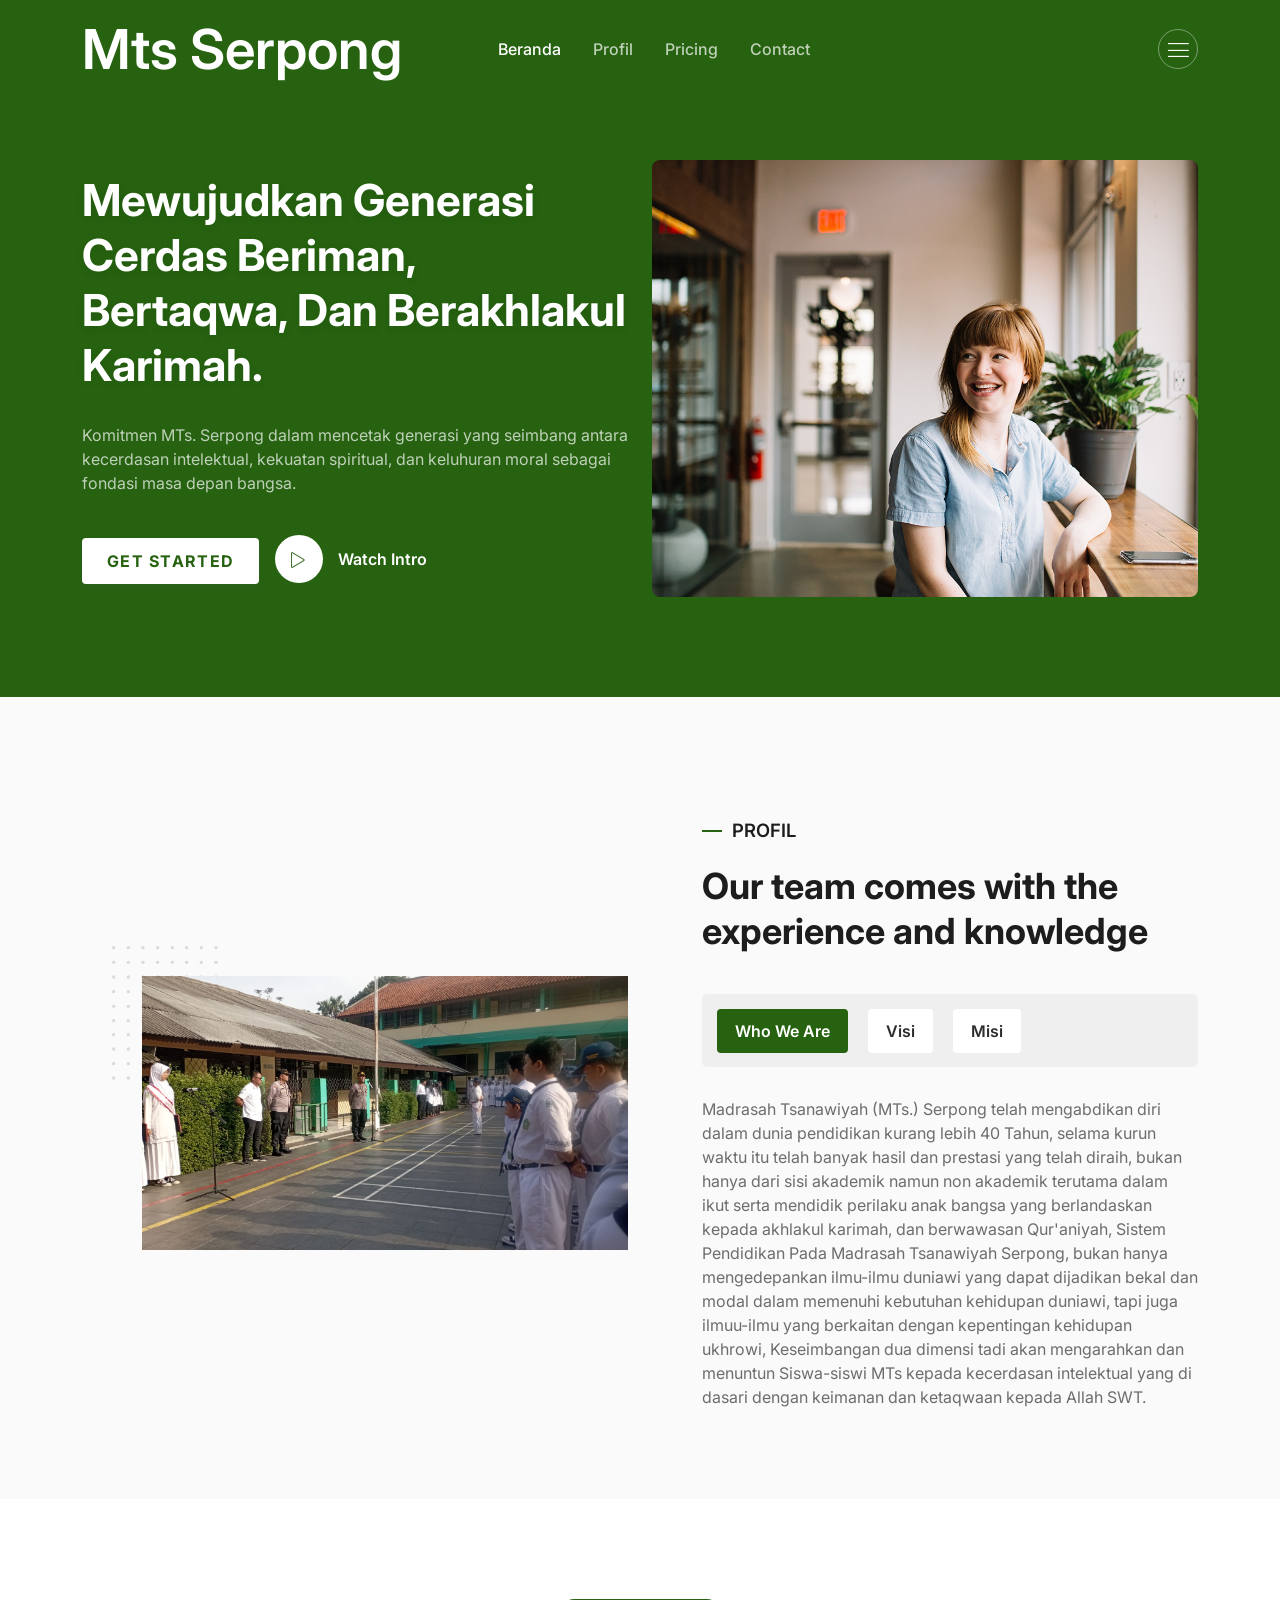
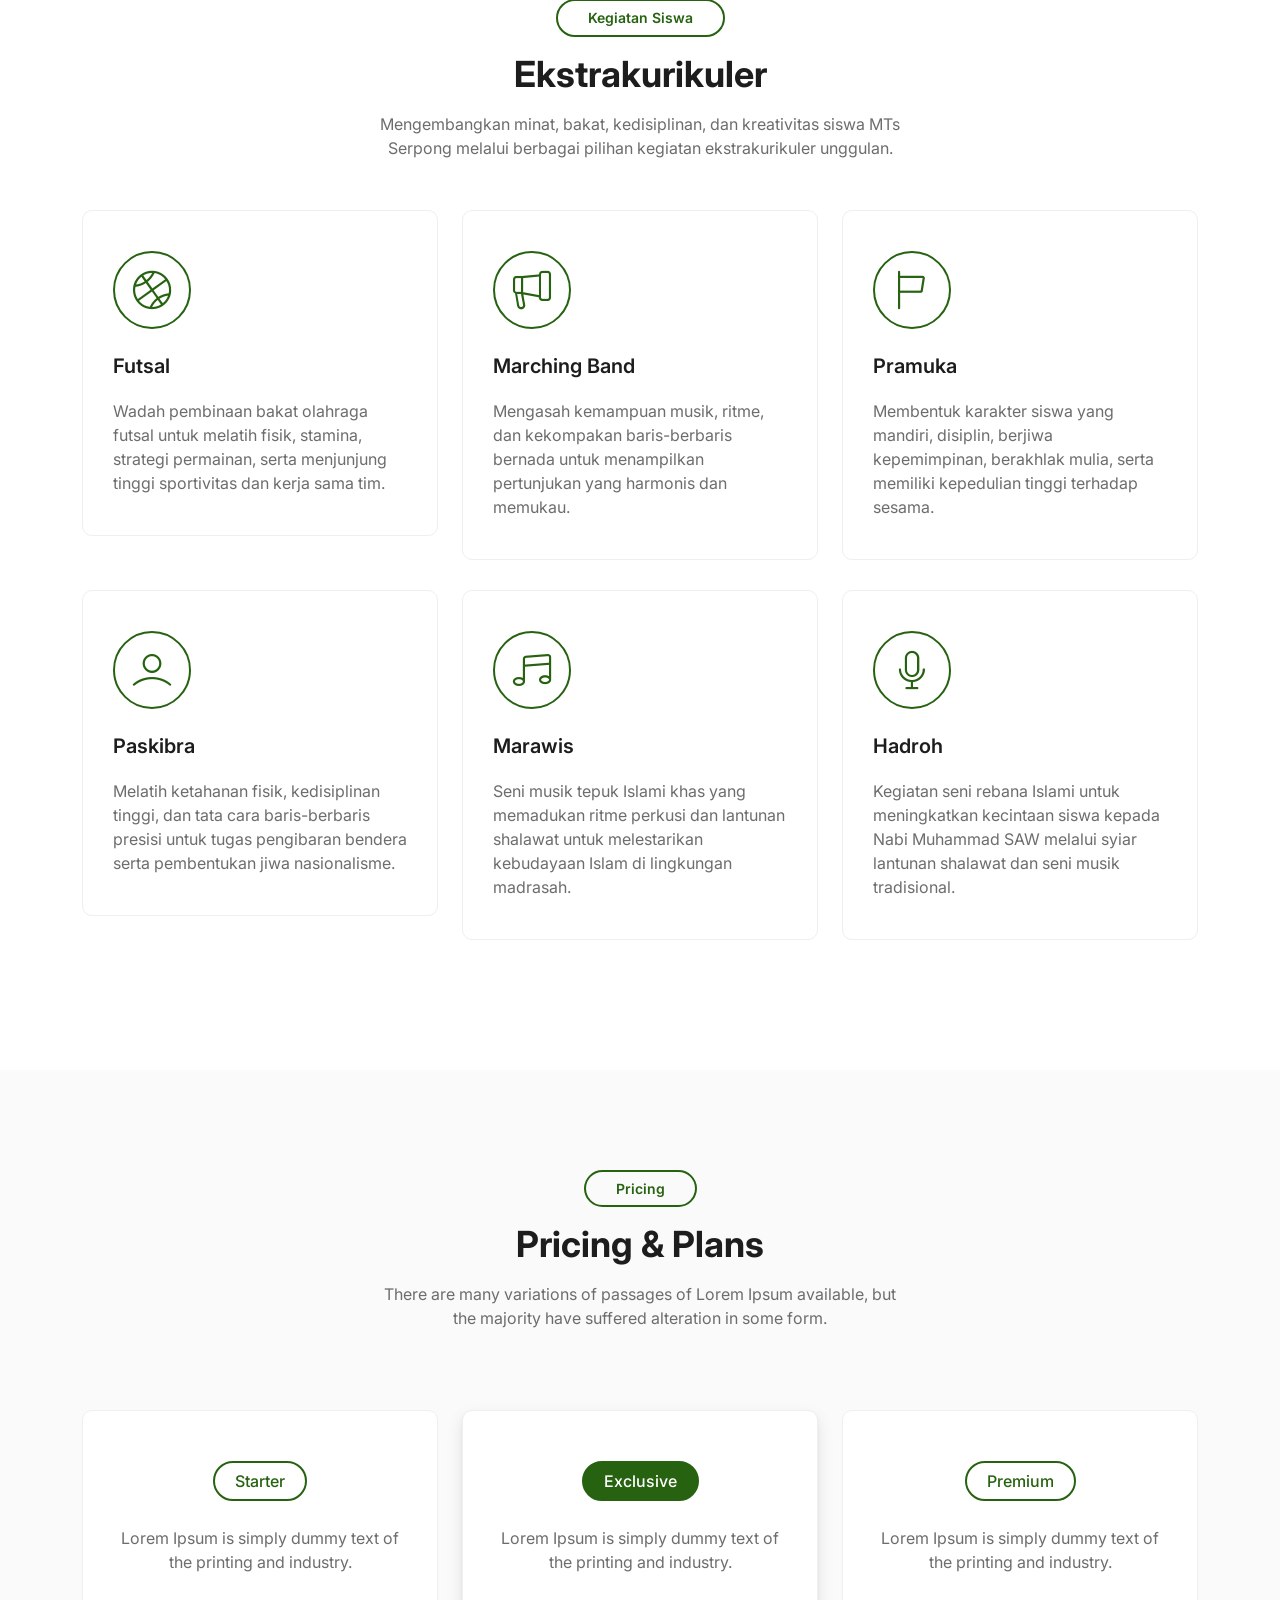
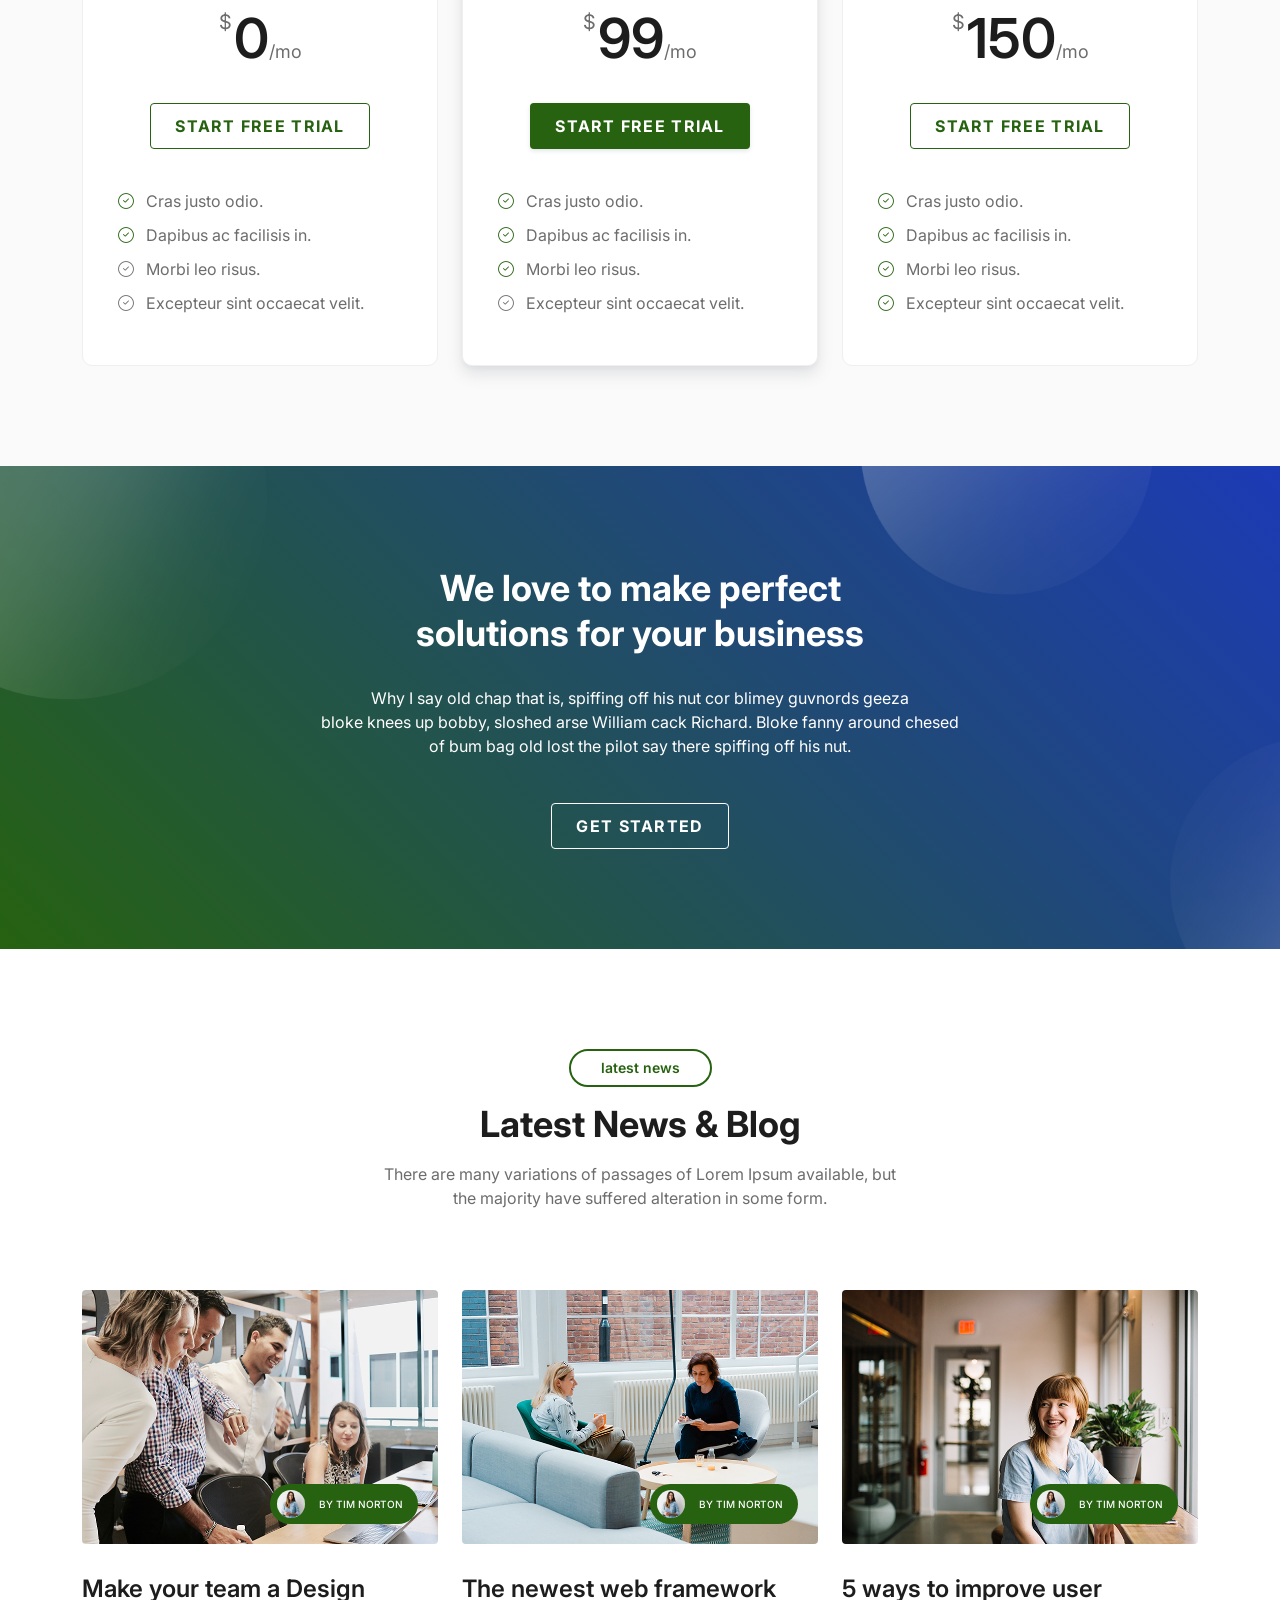
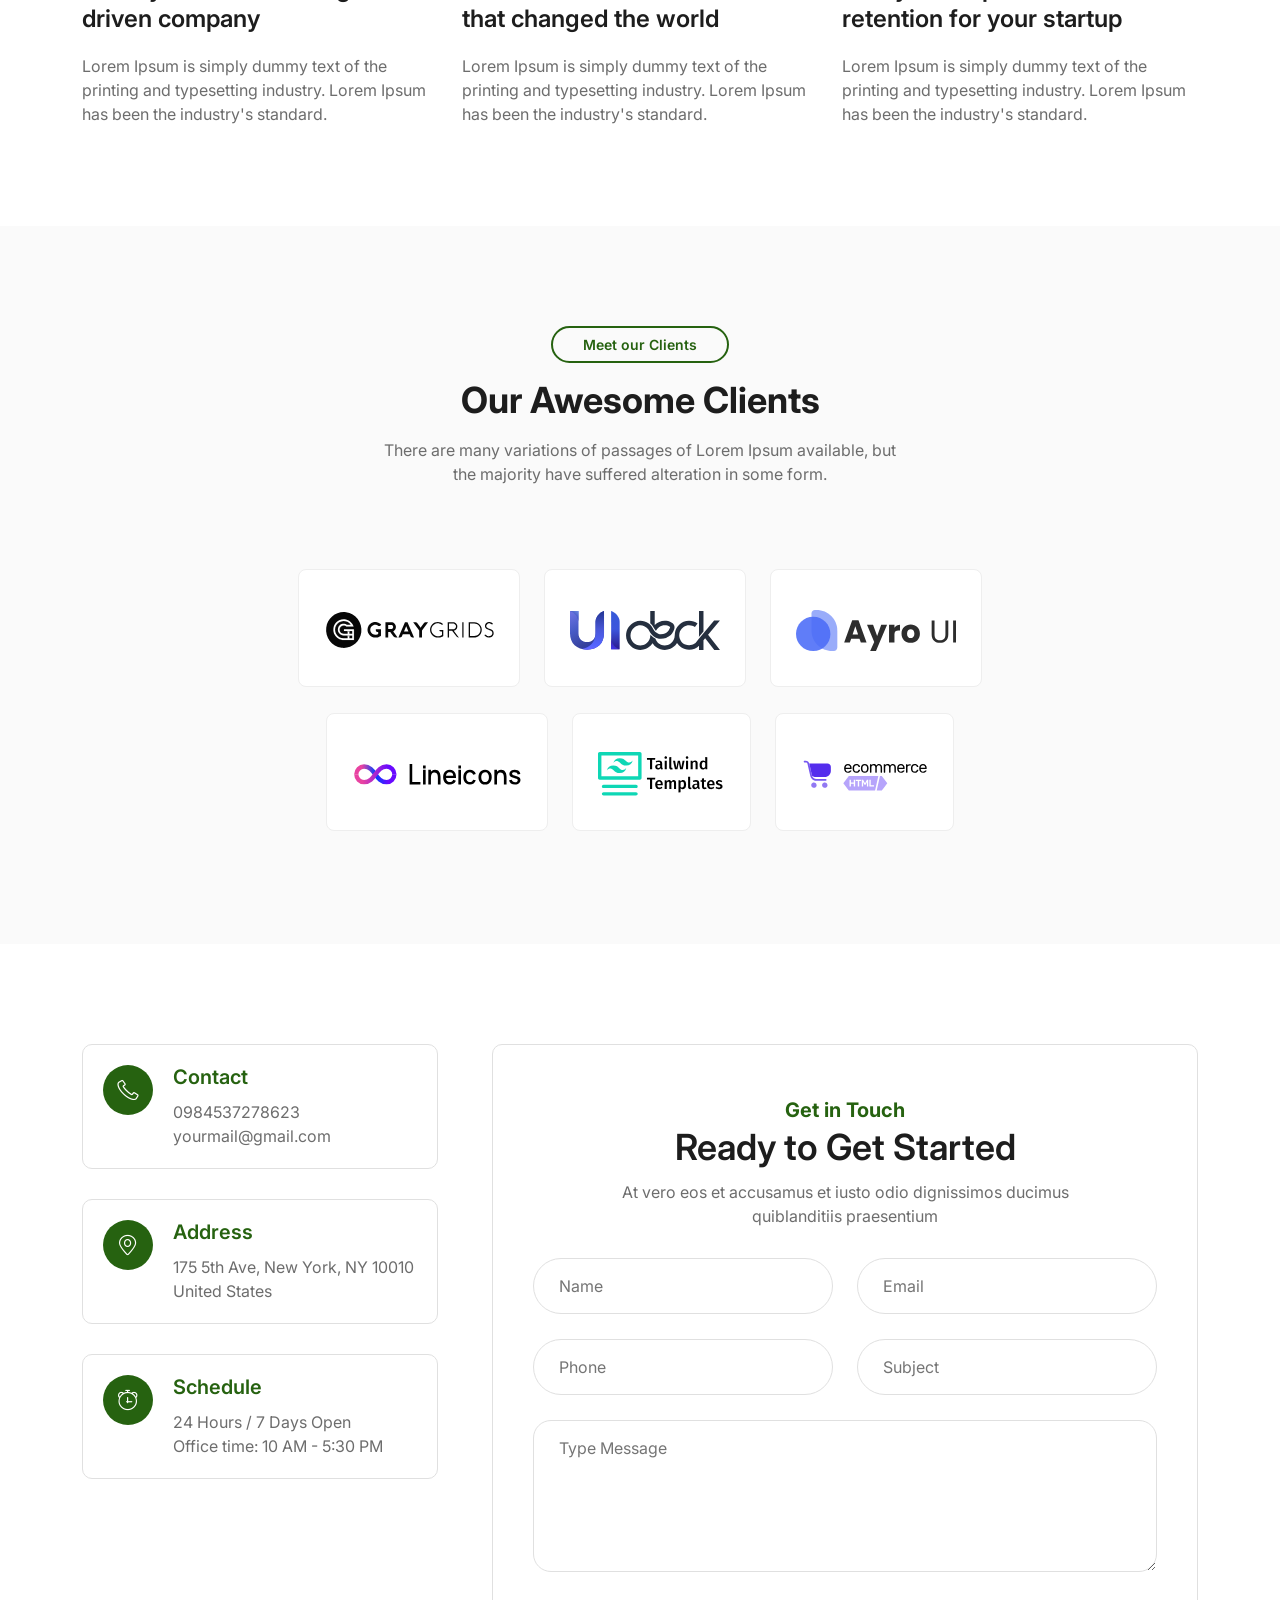
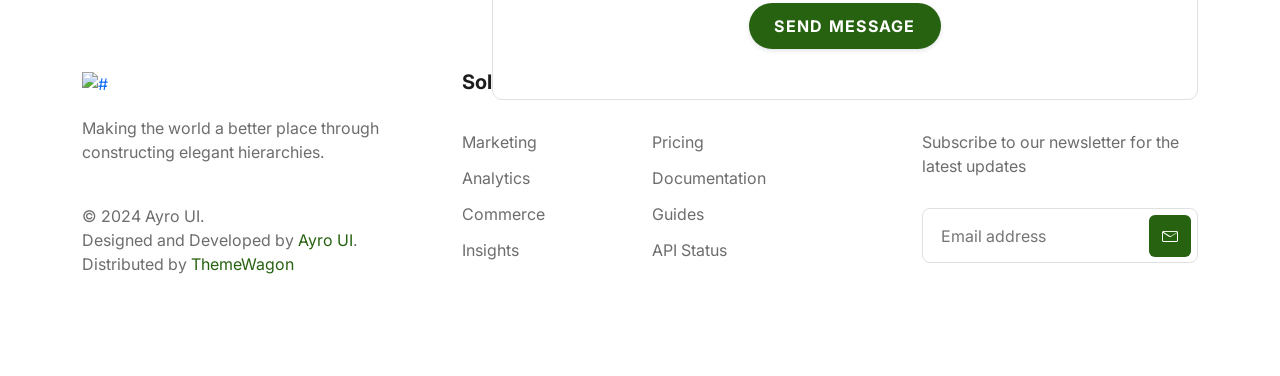
==== commit b84166b3: "1" ====
--- a/index.html
+++ b/index.html
@@ -299,18 +299,18 @@
   <!--====== ABOUT FIVE PART ENDS ======-->
 
   <!-- ===== service-area start ===== -->
-  <section id="services" class="services-area services-eight">
-    <!--======  Start Section Title Five ======-->
+  <!-- ===== EKSTRAKURIKULER AREA START ===== -->
+  <section id="ekstrakurikuler" class="services-area services-eight">
+    <!--====== Start Section Title Five ======-->
     <div class="section-title-five">
       <div class="container">
         <div class="row">
           <div class="col-12">
             <div class="content">
-              <h6>Services</h6>
-              <h2 class="fw-bold">Our Best Services</h2>
-              <p>
-                There are many variations of passages of Lorem Ipsum available,
-                but the majority have suffered alteration in some form.
+              <h6>Kegiatan Siswa</h6>
+              <h2 class="fw-bold">Ekstrakurikuler</h2>
+              <p>
+                Mengembangkan minat, bakat, kedisiplinan, dan kreativitas siswa MTs Serpong melalui berbagai pilihan kegiatan ekstrakurikuler unggulan.
               </p>
             </div>
           </div>
@@ -319,96 +319,105 @@
       </div>
       <!-- container -->
     </div>
-    <!--======  End Section Title Five ======-->
+    <!--====== End Section Title Five ======-->
+
     <div class="container">
       <div class="row">
+        <!-- 1. Futsal -->
         <div class="col-lg-4 col-md-6">
           <div class="single-services">
             <div class="service-icon">
-              <i class="lni lni-capsule"></i>
+              <i class="lni lni-basketball"></i>
             </div>
             <div class="service-content">
-              <h4>Refreshing Design</h4>
-              <p>
-                Lorem ipsum dolor sit amet, adipscing elitr, sed diam nonumy
-                eirmod tempor ividunt labor dolore magna.
-              </p>
-            </div>
-          </div>
-        </div>
+              <h4>Futsal</h4>
+              <p>
+                Wadah pembinaan bakat olahraga futsal untuk melatih fisik, stamina, strategi permainan, serta menjunjung tinggi sportivitas dan kerja sama tim.
+              </p>
+            </div>
+          </div>
+        </div>
+
+        <!-- 2. Marching Band -->
         <div class="col-lg-4 col-md-6">
           <div class="single-services">
             <div class="service-icon">
-              <i class="lni lni-bootstrap"></i>
+              <i class="lni lni-bullhorn"></i>
             </div>
             <div class="service-content">
-              <h4>Solid Bootstrap 5</h4>
-              <p>
-                Lorem ipsum dolor sit amet, adipscing elitr, sed diam nonumy
-                eirmod tempor ividunt labor dolore magna.
-              </p>
-            </div>
-          </div>
-        </div>
+              <h4>Marching Band</h4>
+              <p>
+                Mengasah kemampuan musik, ritme, dan kekompakan baris-berbaris bernada untuk menampilkan pertunjukan yang harmonis dan memukau.
+              </p>
+            </div>
+          </div>
+        </div>
+
+        <!-- 3. Pramuka -->
         <div class="col-lg-4 col-md-6">
           <div class="single-services">
             <div class="service-icon">
-              <i class="lni lni-shortcode"></i>
+              <i class="lni lni-flag"></i>
             </div>
             <div class="service-content">
-              <h4>100+ Components</h4>
-              <p>
-                Lorem ipsum dolor sit amet, adipscing elitr, sed diam nonumy
-                eirmod tempor ividunt labor dolore magna.
-              </p>
-            </div>
-          </div>
-        </div>
+              <h4>Pramuka</h4>
+              <p>
+                Membentuk karakter siswa yang mandiri, disiplin, berjiwa kepemimpinan, berakhlak mulia, serta memiliki kepedulian tinggi terhadap sesama.
+              </p>
+            </div>
+          </div>
+        </div>
+
+        <!-- 4. Paskibra -->
         <div class="col-lg-4 col-md-6">
           <div class="single-services">
             <div class="service-icon">
-              <i class="lni lni-dashboard"></i>
+              <i class="lni lni-user"></i>
             </div>
             <div class="service-content">
-              <h4>Speed Optimized</h4>
-              <p>
-                Lorem ipsum dolor sit amet, adipscing elitr, sed diam nonumy
-                eirmod tempor ividunt labor dolore magna.
-              </p>
-            </div>
-          </div>
-        </div>
+              <h4>Paskibra</h4>
+              <p>
+                Melatih ketahanan fisik, kedisiplinan tinggi, dan tata cara baris-berbaris presisi untuk tugas pengibaran bendera serta pembentukan jiwa nasionalisme.
+              </p>
+            </div>
+          </div>
+        </div>
+
+        <!-- 5. Marawis -->
         <div class="col-lg-4 col-md-6">
           <div class="single-services">
             <div class="service-icon">
-              <i class="lni lni-layers"></i>
+              <i class="lni lni-music"></i>
             </div>
             <div class="service-content">
-              <h4>Fully Customizable</h4>
-              <p>
-                Lorem ipsum dolor sit amet, adipscing elitr, sed diam nonumy
-                eirmod tempor ividunt labor dolore magna.
-              </p>
-            </div>
-          </div>
-        </div>
+              <h4>Marawis</h4>
+              <p>
+                Seni musik tepuk Islami khas yang memadukan ritme perkusi dan lantunan shalawat untuk melestarikan kebudayaan Islam di lingkungan madrasah.
+              </p>
+            </div>
+          </div>
+        </div>
+
+        <!-- 6. Hadroh -->
         <div class="col-lg-4 col-md-6">
           <div class="single-services">
             <div class="service-icon">
-              <i class="lni lni-reload"></i>
+              <i class="lni lni-mic"></i>
             </div>
             <div class="service-content">
-              <h4>Regular Updates</h4>
-              <p>
-                Lorem ipsum dolor sit amet, adipscing elitr, sed diam nonumy
-                eirmod tempor ividunt labor dolore magna.
-              </p>
-            </div>
-          </div>
-        </div>
-      </div>
-    </div>
+              <h4>Hadroh</h4>
+              <p>
+                Kegiatan seni rebana Islami untuk meningkatkan kecintaan siswa kepada Nabi Muhammad SAW melalui syiar lantunan shalawat dan seni musik tradisional.
+              </p>
+            </div>
+          </div>
+        </div>
+      </div>
+      <!-- row -->
+    </div>
+    <!-- container -->
   </section>
+  <!-- ===== EKSTRAKURIKULER AREA END ===== -->
   <!-- ===== service-area end ===== -->
 
 
@@ -906,7 +915,19 @@
   <script src="assets/js/tiny-slider.js"></script>
 
   <script>
-
+<!--====== POPUP BANNER PROMO / PPDB START ======-->
+<div id="promoModal" class="promo-modal-overlay">
+  <div class="promo-modal-content">
+    <!-- Tombol Silang untuk Menutup -->
+    <button class="promo-close-btn" id="closePromoBtn">&times;</button>
+    
+    <!-- Link Gambar Mengarah ke Pendaftaran -->
+    <a href="register.html">
+      <img src="assets/images/header/hero-image.jpg" alt="Pendaftaran PPDB MTs Serpong" class="promo-img" />
+    </a>
+  </div>
+</div>
+<!--====== POPUP BANNER PROMO / PPDB END ======-->
     //===== close navbar-collapse when a  clicked
     let navbarTogglerNine = document.querySelector(
       ".navbar-nine .navbar-toggler"
@@ -946,6 +967,28 @@
       'autoplayVideos': true,
     });
 
+    // ===== SCRIPT POPUP BANNER otomatis muncul saat halaman dimuat =====
+document.addEventListener("DOMContentLoaded", function () {
+  let promoModal = document.getElementById("promoModal");
+  let closePromoBtn = document.getElementById("closePromoBtn");
+
+  // Tampilkan pop-up setelah halaman selesai dimuat (delay 500ms agar halus)
+  setTimeout(function () {
+    promoModal.classList.add("show");
+  }, 500);
+
+  // Fungsi menutup pop-up saat tombol (X) diklik
+  closePromoBtn.addEventListener("click", function () {
+    promoModal.classList.remove("show");
+  });
+
+  // Tutup pop-up juga jika user mengklik area luar gambar
+  promoModal.addEventListener("click", function (e) {
+    if (e.target === promoModal) {
+      promoModal.classList.remove("show");
+    }
+  });
+});
   </script>
 </body>
 
--- a/style.css
+++ b/style.css
@@ -1905,3 +1905,83 @@
   color: var(--white);
   background-color: var(--primary-dark);
 }
+
+/*===========================
+  POPUP MODAL PROMO / PPDB CSS
+===========================*/
+.promo-modal-overlay {
+  position: fixed;
+  top: 0;
+  left: 0;
+  width: 100%;
+  height: 100%;
+  background-color: rgba(0, 0, 0, 0.7); /* Latar belakang redup */
+  display: flex;
+  justify-content: center;
+  align-items: center;
+  z-index: 99999; /* Memastikan pop-up paling depan */
+  opacity: 0;
+  visibility: hidden;
+  transition: all 0.3s ease-in-out;
+}
+
+/* Class aktif untuk menampilkan modal */
+.promo-modal-overlay.show {
+  opacity: 1;
+  visibility: visible;
+}
+
+.promo-modal-content {
+  position: relative;
+  max-width: 500px;
+  width: 90%;
+  background: var(--white);
+  border-radius: 12px;
+  overflow: hidden;
+  box-shadow: 0 10px 30px rgba(0, 0, 0, 0.3);
+  transform: scale(0.8);
+  transition: all 0.3s ease-in-out;
+}
+
+.promo-modal-overlay.show .promo-modal-content {
+  transform: scale(1);
+}
+
+.promo-img {
+  width: 100%;
+  height: auto;
+  display: block;
+  cursor: pointer;
+  transition: transform 0.3s ease;
+}
+
+.promo-img:hover {
+  transform: scale(1.02); /* Efek zoom tipis saat hovered */
+}
+
+/* Tombol Tanda Silang (X) */
+.promo-close-btn {
+  position: absolute;
+  top: 10px;
+  right: 15px;
+  background: rgba(0, 0, 0, 0.6);
+  color: var(--white);
+  border: none;
+  font-size: 28px;
+  font-weight: bold;
+  line-height: 1;
+  width: 36px;
+  height: 36px;
+  border-radius: 50%;
+  cursor: pointer;
+  z-index: 10;
+  display: flex;
+  align-items: center;
+  justify-content: center;
+  transition: background 0.2s ease;
+}
+
+.promo-close-btn:hover {
+  background: var(--error); /* Warna merah saat ditunjuk cursor */
+  color: var(--white);
+}
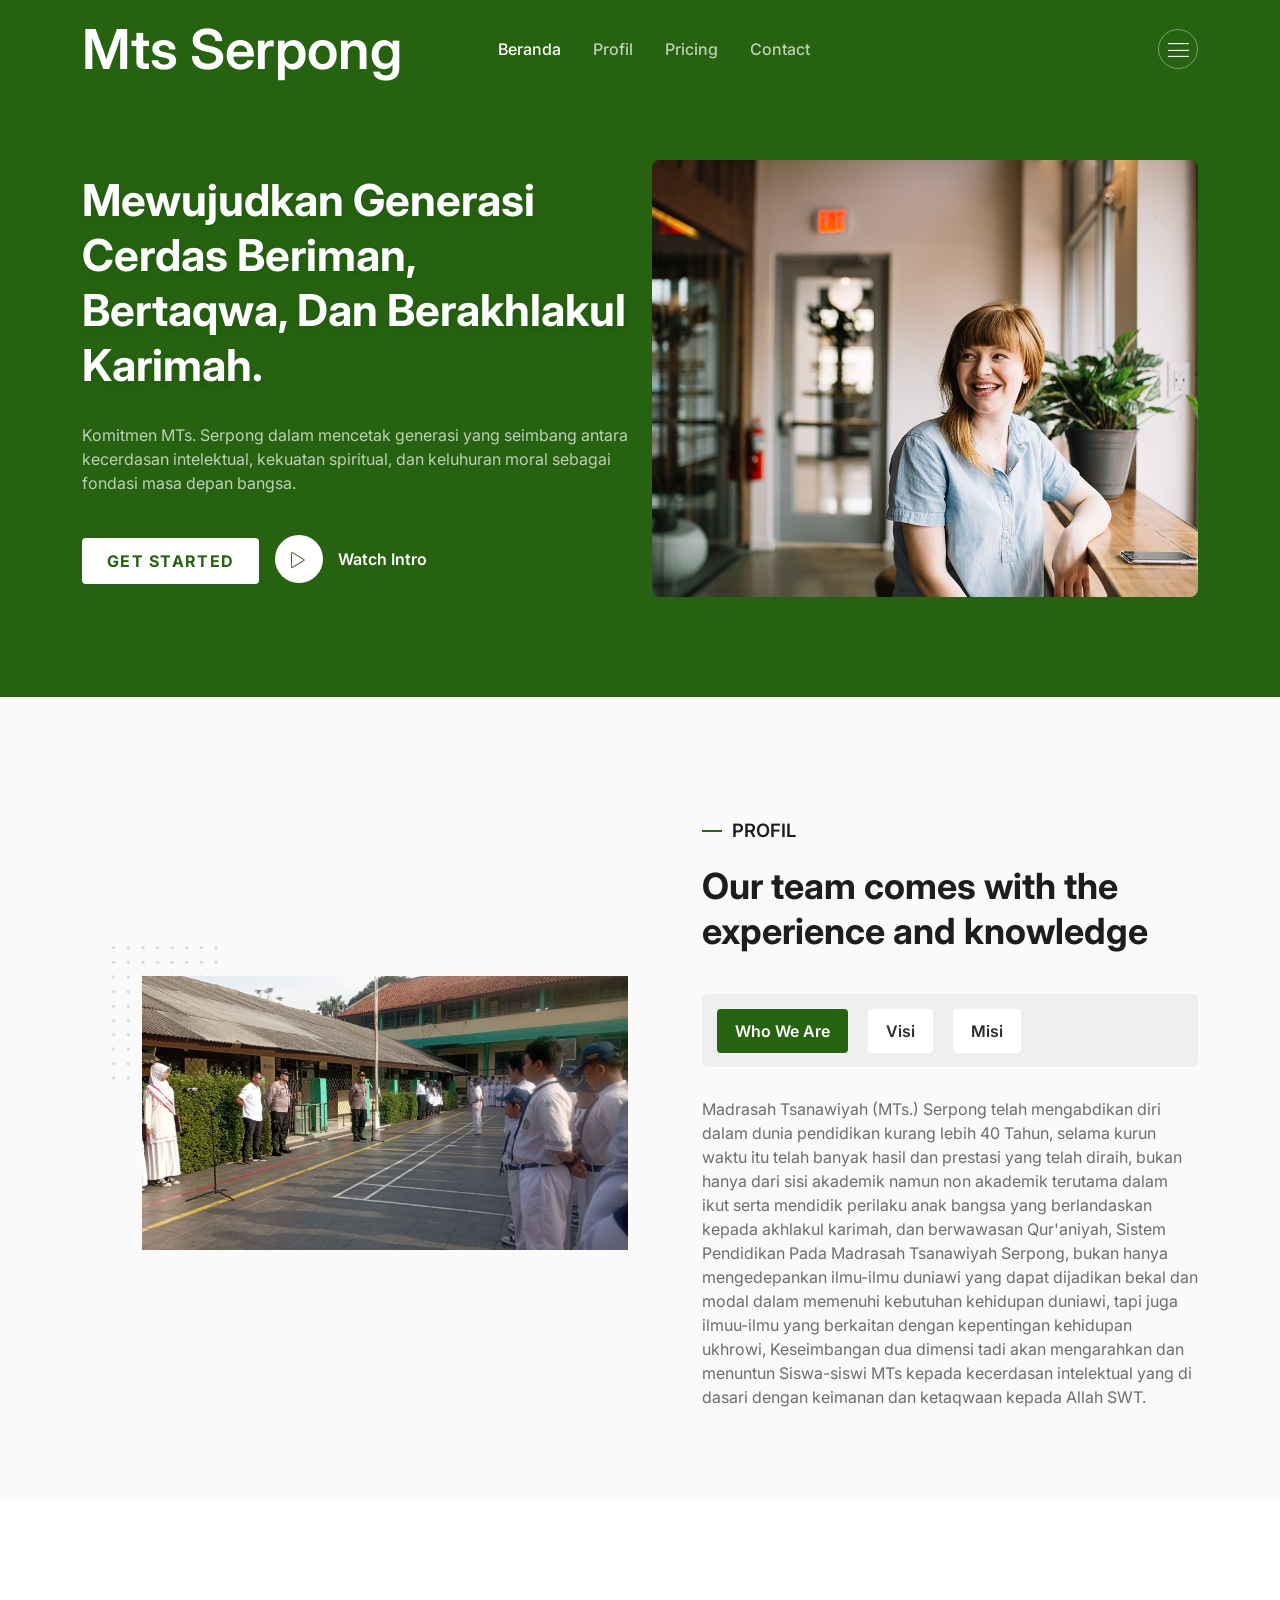
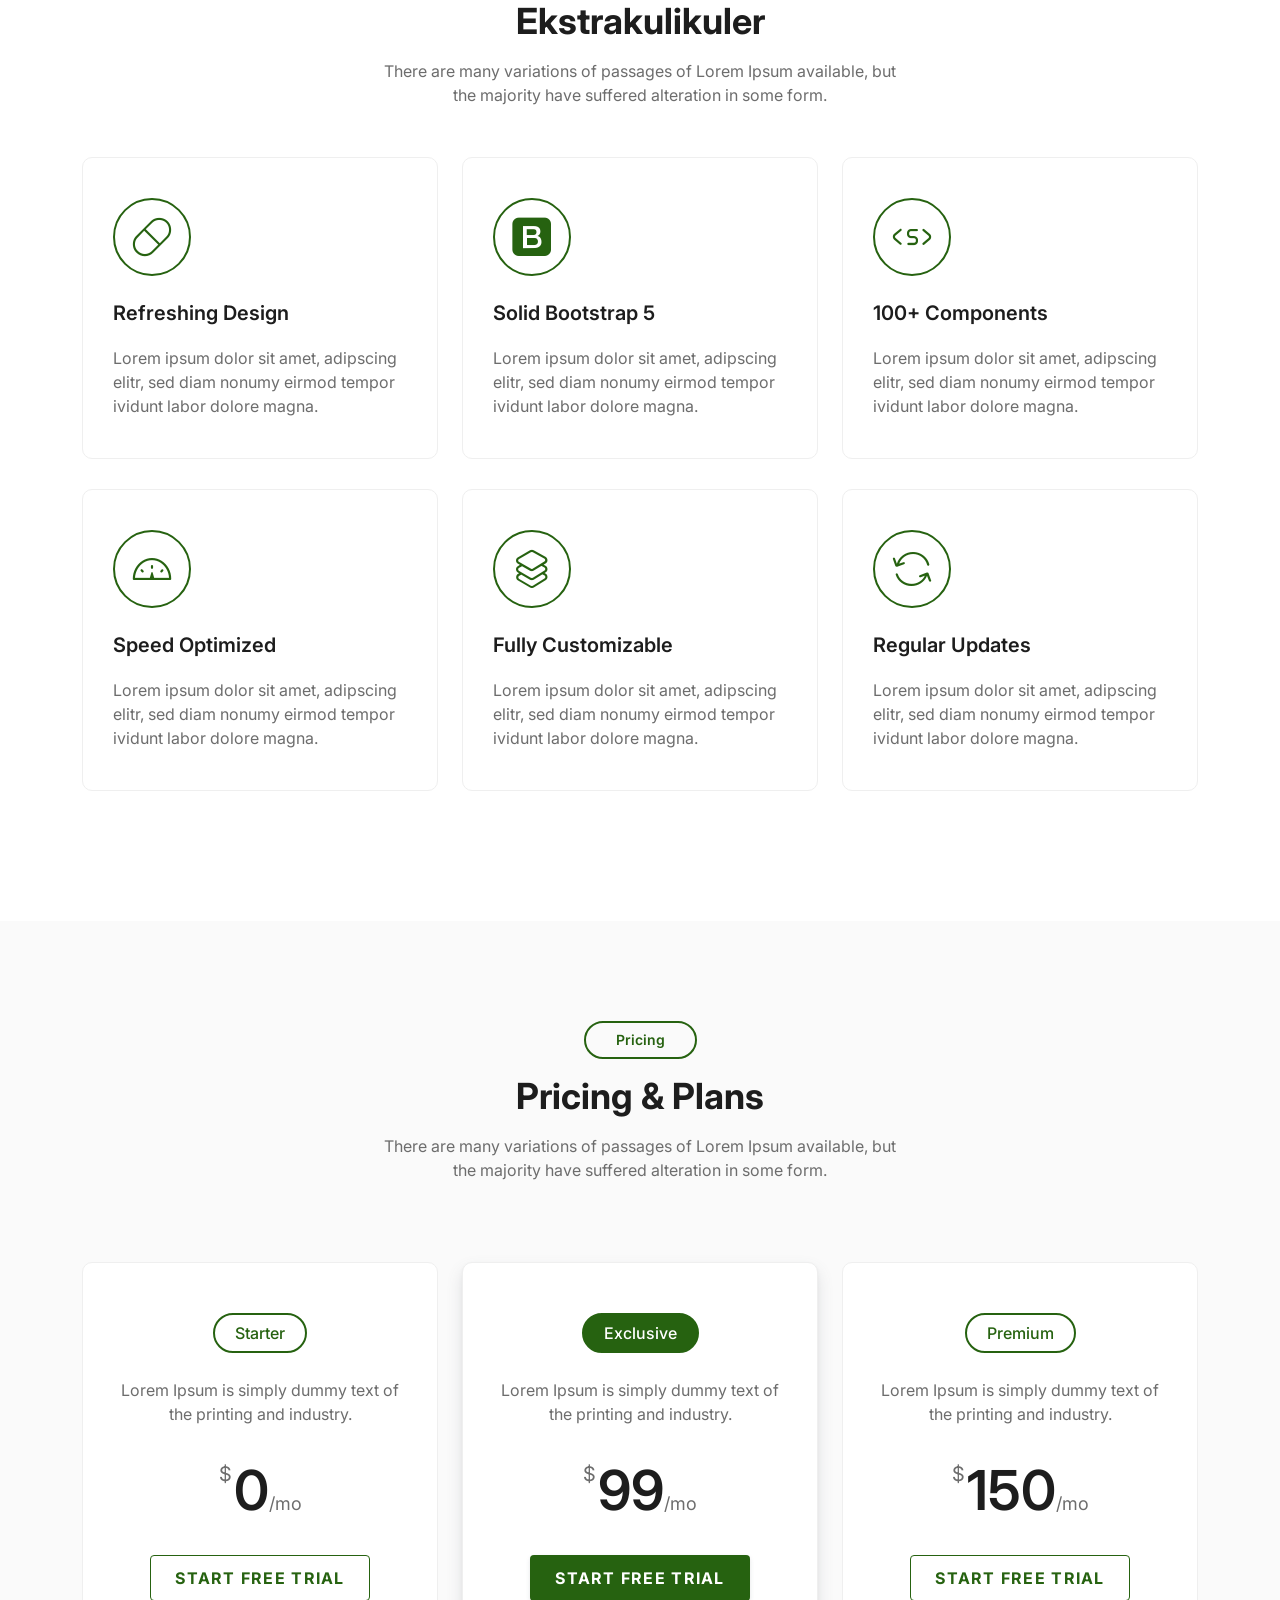
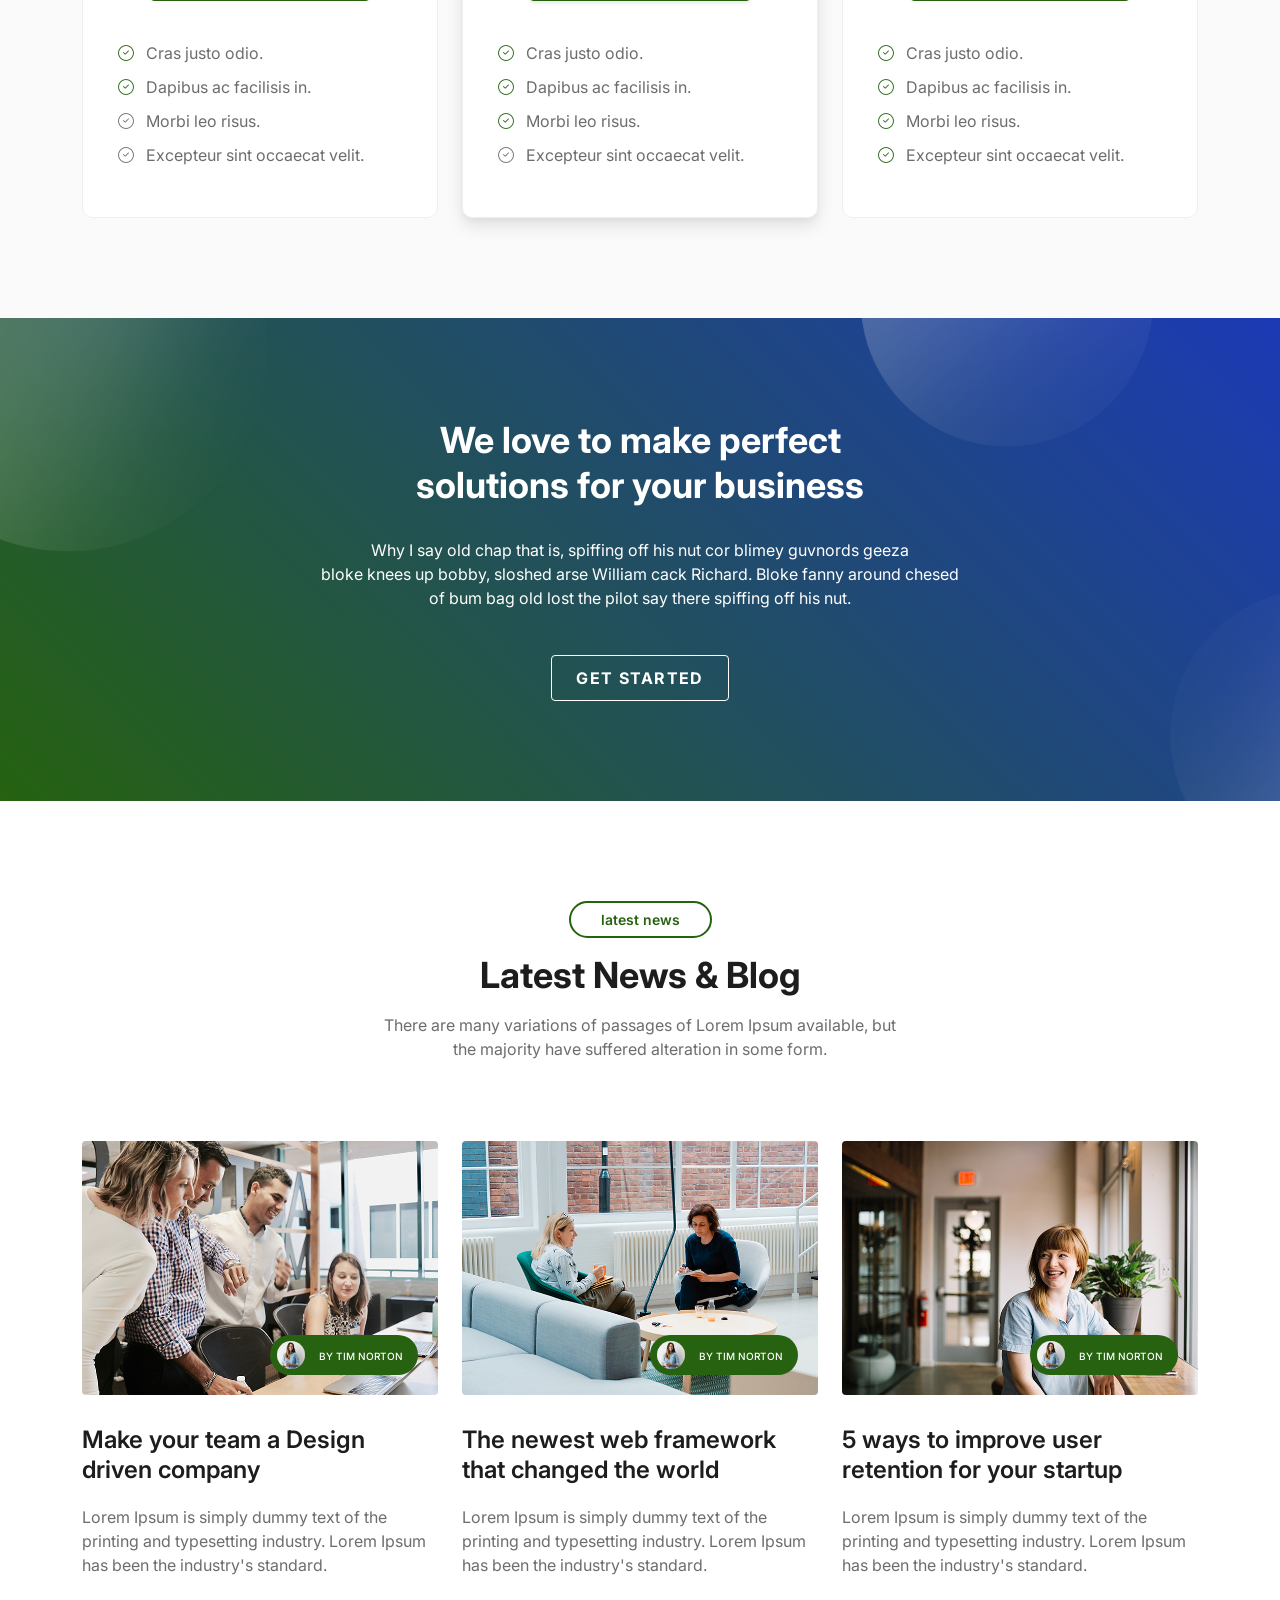
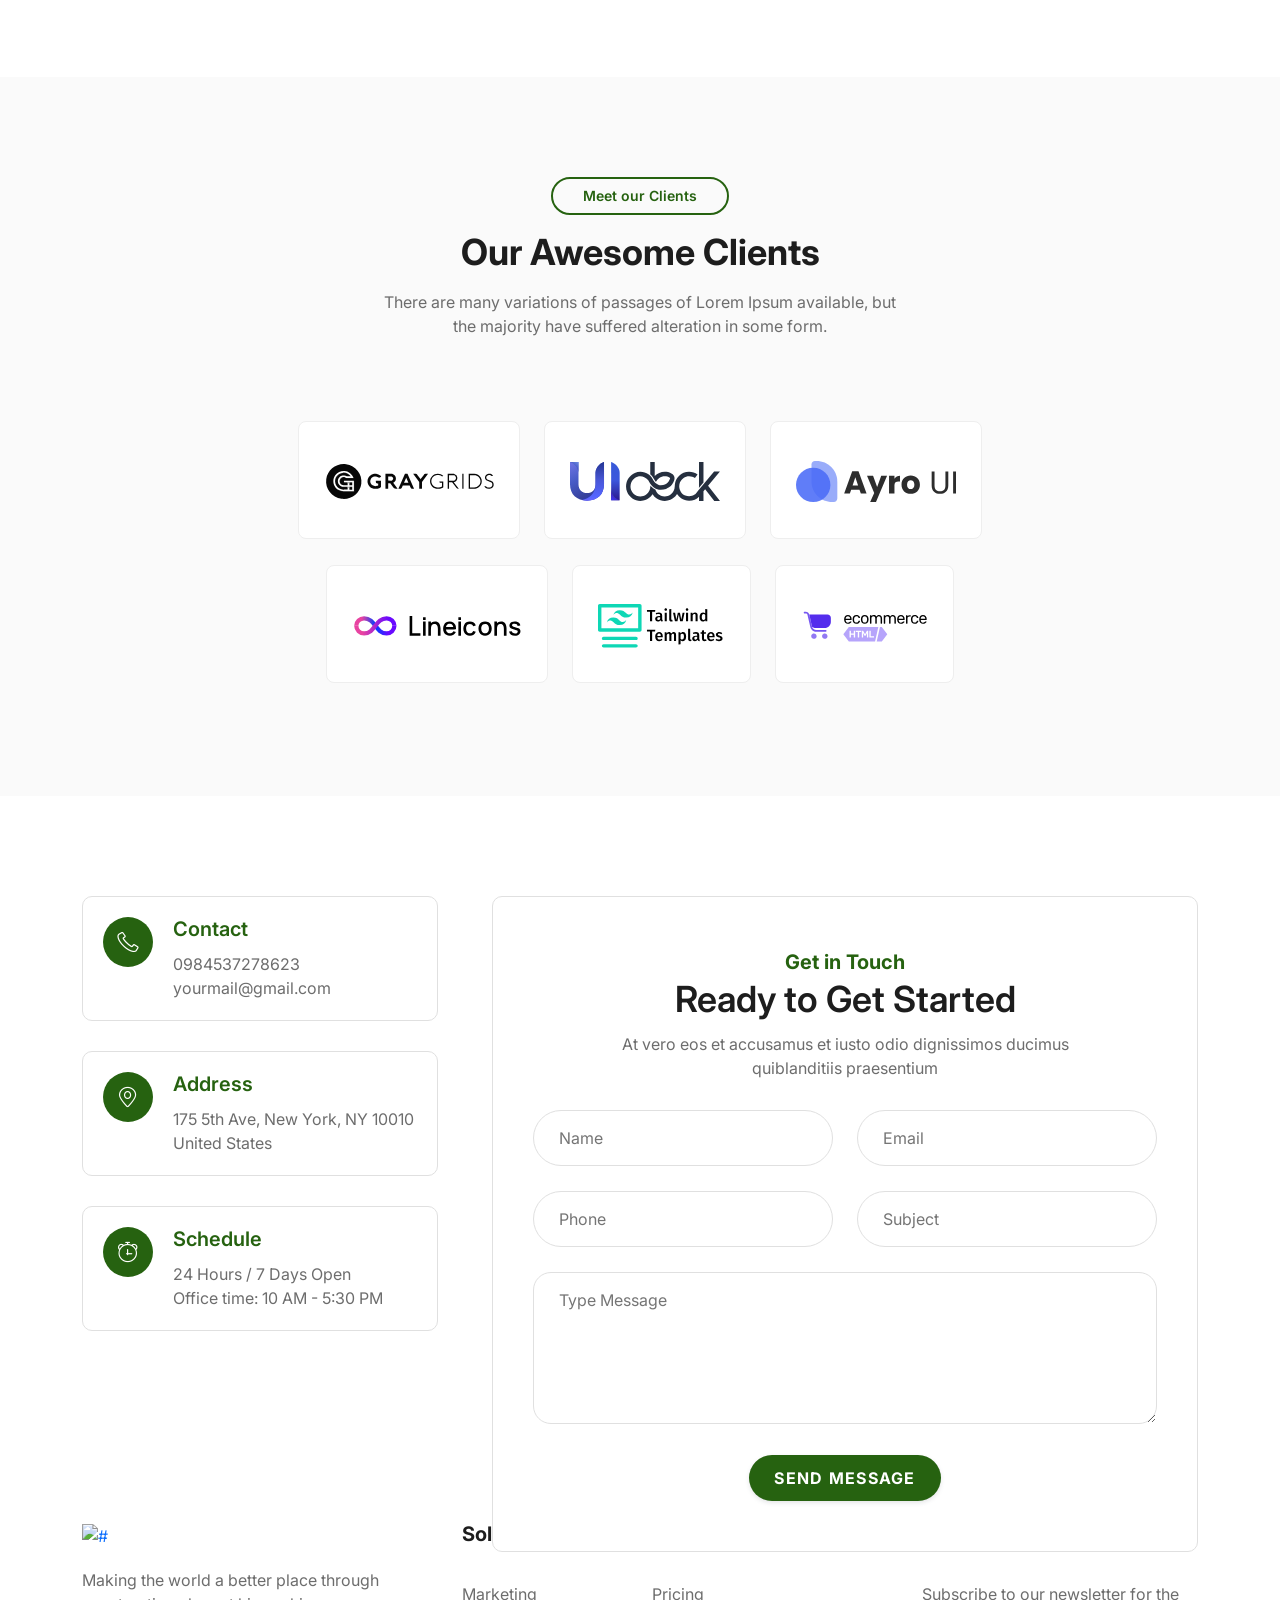
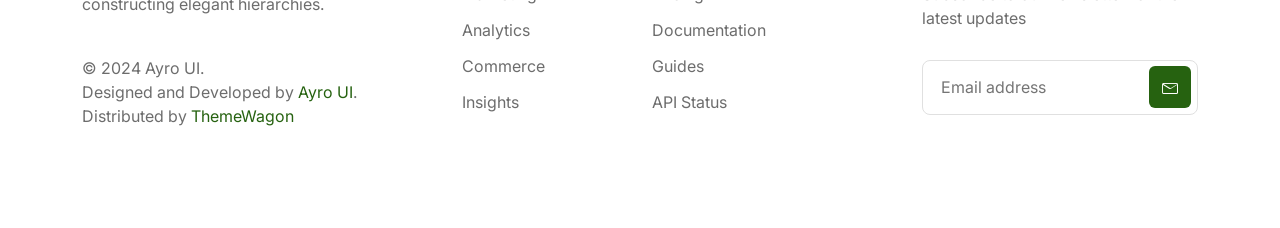
==== commit f44f825e: "push1" ====
--- a/index.html
+++ b/index.html
@@ -299,18 +299,17 @@
   <!--====== ABOUT FIVE PART ENDS ======-->
 
   <!-- ===== service-area start ===== -->
-  <!-- ===== EKSTRAKURIKULER AREA START ===== -->
-  <section id="ekstrakurikuler" class="services-area services-eight">
-    <!--====== Start Section Title Five ======-->
+  <section id="services" class="services-area services-eight">
+    <!--======  Start Section Title Five ======-->
     <div class="section-title-five">
       <div class="container">
         <div class="row">
           <div class="col-12">
             <div class="content">
-              <h6>Kegiatan Siswa</h6>
-              <h2 class="fw-bold">Ekstrakurikuler</h2>
-              <p>
-                Mengembangkan minat, bakat, kedisiplinan, dan kreativitas siswa MTs Serpong melalui berbagai pilihan kegiatan ekstrakurikuler unggulan.
+              <h2 class="fw-bold">Ekstrakulikuler</h2>
+              <p>
+                There are many variations of passages of Lorem Ipsum available,
+                but the majority have suffered alteration in some form.
               </p>
             </div>
           </div>
@@ -319,105 +318,96 @@
       </div>
       <!-- container -->
     </div>
-    <!--====== End Section Title Five ======-->
-
+    <!--======  End Section Title Five ======-->
     <div class="container">
       <div class="row">
-        <!-- 1. Futsal -->
         <div class="col-lg-4 col-md-6">
           <div class="single-services">
             <div class="service-icon">
-              <i class="lni lni-basketball"></i>
+              <i class="lni lni-capsule"></i>
             </div>
             <div class="service-content">
-              <h4>Futsal</h4>
-              <p>
-                Wadah pembinaan bakat olahraga futsal untuk melatih fisik, stamina, strategi permainan, serta menjunjung tinggi sportivitas dan kerja sama tim.
-              </p>
-            </div>
-          </div>
-        </div>
-
-        <!-- 2. Marching Band -->
+              <h4>Refreshing Design</h4>
+              <p>
+                Lorem ipsum dolor sit amet, adipscing elitr, sed diam nonumy
+                eirmod tempor ividunt labor dolore magna.
+              </p>
+            </div>
+          </div>
+        </div>
         <div class="col-lg-4 col-md-6">
           <div class="single-services">
             <div class="service-icon">
-              <i class="lni lni-bullhorn"></i>
+              <i class="lni lni-bootstrap"></i>
             </div>
             <div class="service-content">
-              <h4>Marching Band</h4>
-              <p>
-                Mengasah kemampuan musik, ritme, dan kekompakan baris-berbaris bernada untuk menampilkan pertunjukan yang harmonis dan memukau.
-              </p>
-            </div>
-          </div>
-        </div>
-
-        <!-- 3. Pramuka -->
+              <h4>Solid Bootstrap 5</h4>
+              <p>
+                Lorem ipsum dolor sit amet, adipscing elitr, sed diam nonumy
+                eirmod tempor ividunt labor dolore magna.
+              </p>
+            </div>
+          </div>
+        </div>
         <div class="col-lg-4 col-md-6">
           <div class="single-services">
             <div class="service-icon">
-              <i class="lni lni-flag"></i>
+              <i class="lni lni-shortcode"></i>
             </div>
             <div class="service-content">
-              <h4>Pramuka</h4>
-              <p>
-                Membentuk karakter siswa yang mandiri, disiplin, berjiwa kepemimpinan, berakhlak mulia, serta memiliki kepedulian tinggi terhadap sesama.
-              </p>
-            </div>
-          </div>
-        </div>
-
-        <!-- 4. Paskibra -->
+              <h4>100+ Components</h4>
+              <p>
+                Lorem ipsum dolor sit amet, adipscing elitr, sed diam nonumy
+                eirmod tempor ividunt labor dolore magna.
+              </p>
+            </div>
+          </div>
+        </div>
         <div class="col-lg-4 col-md-6">
           <div class="single-services">
             <div class="service-icon">
-              <i class="lni lni-user"></i>
+              <i class="lni lni-dashboard"></i>
             </div>
             <div class="service-content">
-              <h4>Paskibra</h4>
-              <p>
-                Melatih ketahanan fisik, kedisiplinan tinggi, dan tata cara baris-berbaris presisi untuk tugas pengibaran bendera serta pembentukan jiwa nasionalisme.
-              </p>
-            </div>
-          </div>
-        </div>
-
-        <!-- 5. Marawis -->
+              <h4>Speed Optimized</h4>
+              <p>
+                Lorem ipsum dolor sit amet, adipscing elitr, sed diam nonumy
+                eirmod tempor ividunt labor dolore magna.
+              </p>
+            </div>
+          </div>
+        </div>
         <div class="col-lg-4 col-md-6">
           <div class="single-services">
             <div class="service-icon">
-              <i class="lni lni-music"></i>
+              <i class="lni lni-layers"></i>
             </div>
             <div class="service-content">
-              <h4>Marawis</h4>
-              <p>
-                Seni musik tepuk Islami khas yang memadukan ritme perkusi dan lantunan shalawat untuk melestarikan kebudayaan Islam di lingkungan madrasah.
-              </p>
-            </div>
-          </div>
-        </div>
-
-        <!-- 6. Hadroh -->
+              <h4>Fully Customizable</h4>
+              <p>
+                Lorem ipsum dolor sit amet, adipscing elitr, sed diam nonumy
+                eirmod tempor ividunt labor dolore magna.
+              </p>
+            </div>
+          </div>
+        </div>
         <div class="col-lg-4 col-md-6">
           <div class="single-services">
             <div class="service-icon">
-              <i class="lni lni-mic"></i>
+              <i class="lni lni-reload"></i>
             </div>
             <div class="service-content">
-              <h4>Hadroh</h4>
-              <p>
-                Kegiatan seni rebana Islami untuk meningkatkan kecintaan siswa kepada Nabi Muhammad SAW melalui syiar lantunan shalawat dan seni musik tradisional.
-              </p>
-            </div>
-          </div>
-        </div>
-      </div>
-      <!-- row -->
-    </div>
-    <!-- container -->
+              <h4>Regular Updates</h4>
+              <p>
+                Lorem ipsum dolor sit amet, adipscing elitr, sed diam nonumy
+                eirmod tempor ividunt labor dolore magna.
+              </p>
+            </div>
+          </div>
+        </div>
+      </div>
+    </div>
   </section>
-  <!-- ===== EKSTRAKURIKULER AREA END ===== -->
   <!-- ===== service-area end ===== -->
 
 
@@ -915,19 +905,7 @@
   <script src="assets/js/tiny-slider.js"></script>
 
   <script>
-<!--====== POPUP BANNER PROMO / PPDB START ======-->
-<div id="promoModal" class="promo-modal-overlay">
-  <div class="promo-modal-content">
-    <!-- Tombol Silang untuk Menutup -->
-    <button class="promo-close-btn" id="closePromoBtn">&times;</button>
-    
-    <!-- Link Gambar Mengarah ke Pendaftaran -->
-    <a href="register.html">
-      <img src="assets/images/header/hero-image.jpg" alt="Pendaftaran PPDB MTs Serpong" class="promo-img" />
-    </a>
-  </div>
-</div>
-<!--====== POPUP BANNER PROMO / PPDB END ======-->
+
     //===== close navbar-collapse when a  clicked
     let navbarTogglerNine = document.querySelector(
       ".navbar-nine .navbar-toggler"
@@ -967,28 +945,6 @@
       'autoplayVideos': true,
     });
 
-    // ===== SCRIPT POPUP BANNER otomatis muncul saat halaman dimuat =====
-document.addEventListener("DOMContentLoaded", function () {
-  let promoModal = document.getElementById("promoModal");
-  let closePromoBtn = document.getElementById("closePromoBtn");
-
-  // Tampilkan pop-up setelah halaman selesai dimuat (delay 500ms agar halus)
-  setTimeout(function () {
-    promoModal.classList.add("show");
-  }, 500);
-
-  // Fungsi menutup pop-up saat tombol (X) diklik
-  closePromoBtn.addEventListener("click", function () {
-    promoModal.classList.remove("show");
-  });
-
-  // Tutup pop-up juga jika user mengklik area luar gambar
-  promoModal.addEventListener("click", function (e) {
-    if (e.target === promoModal) {
-      promoModal.classList.remove("show");
-    }
-  });
-});
   </script>
 </body>
 
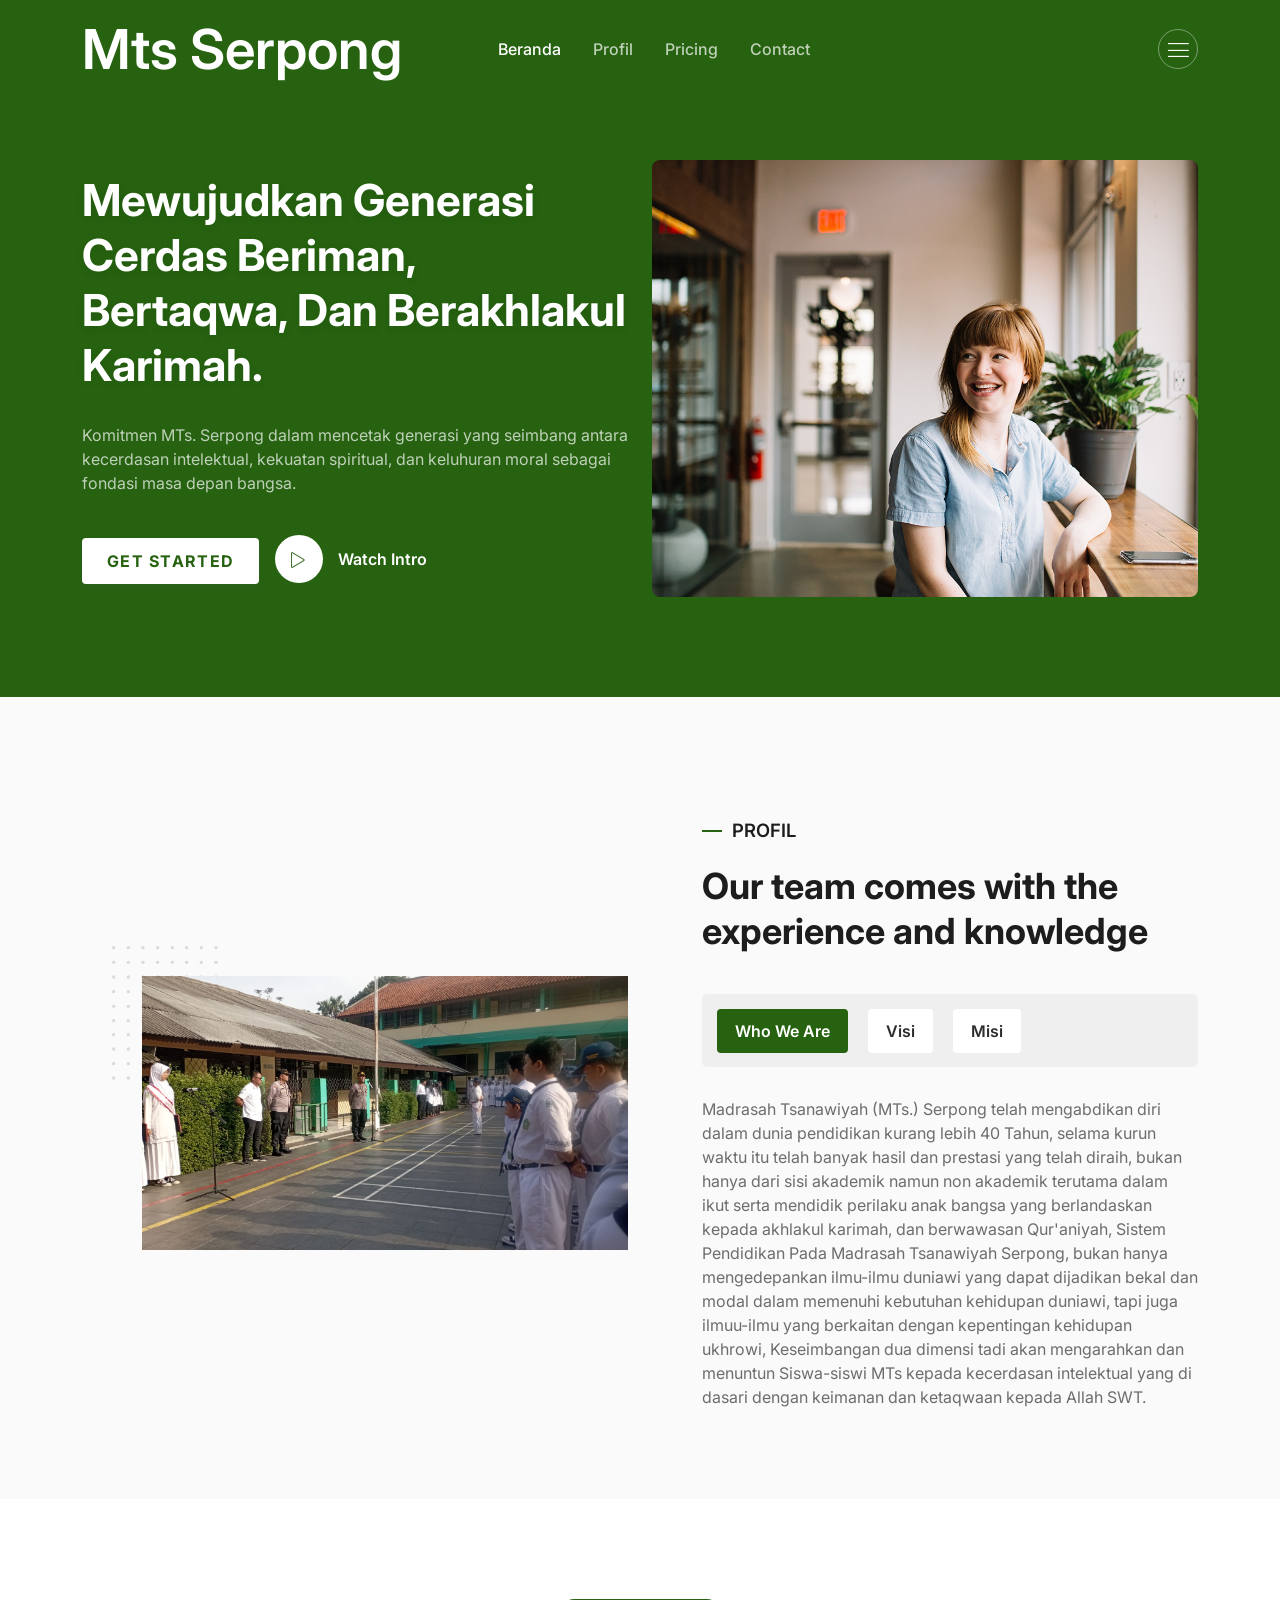
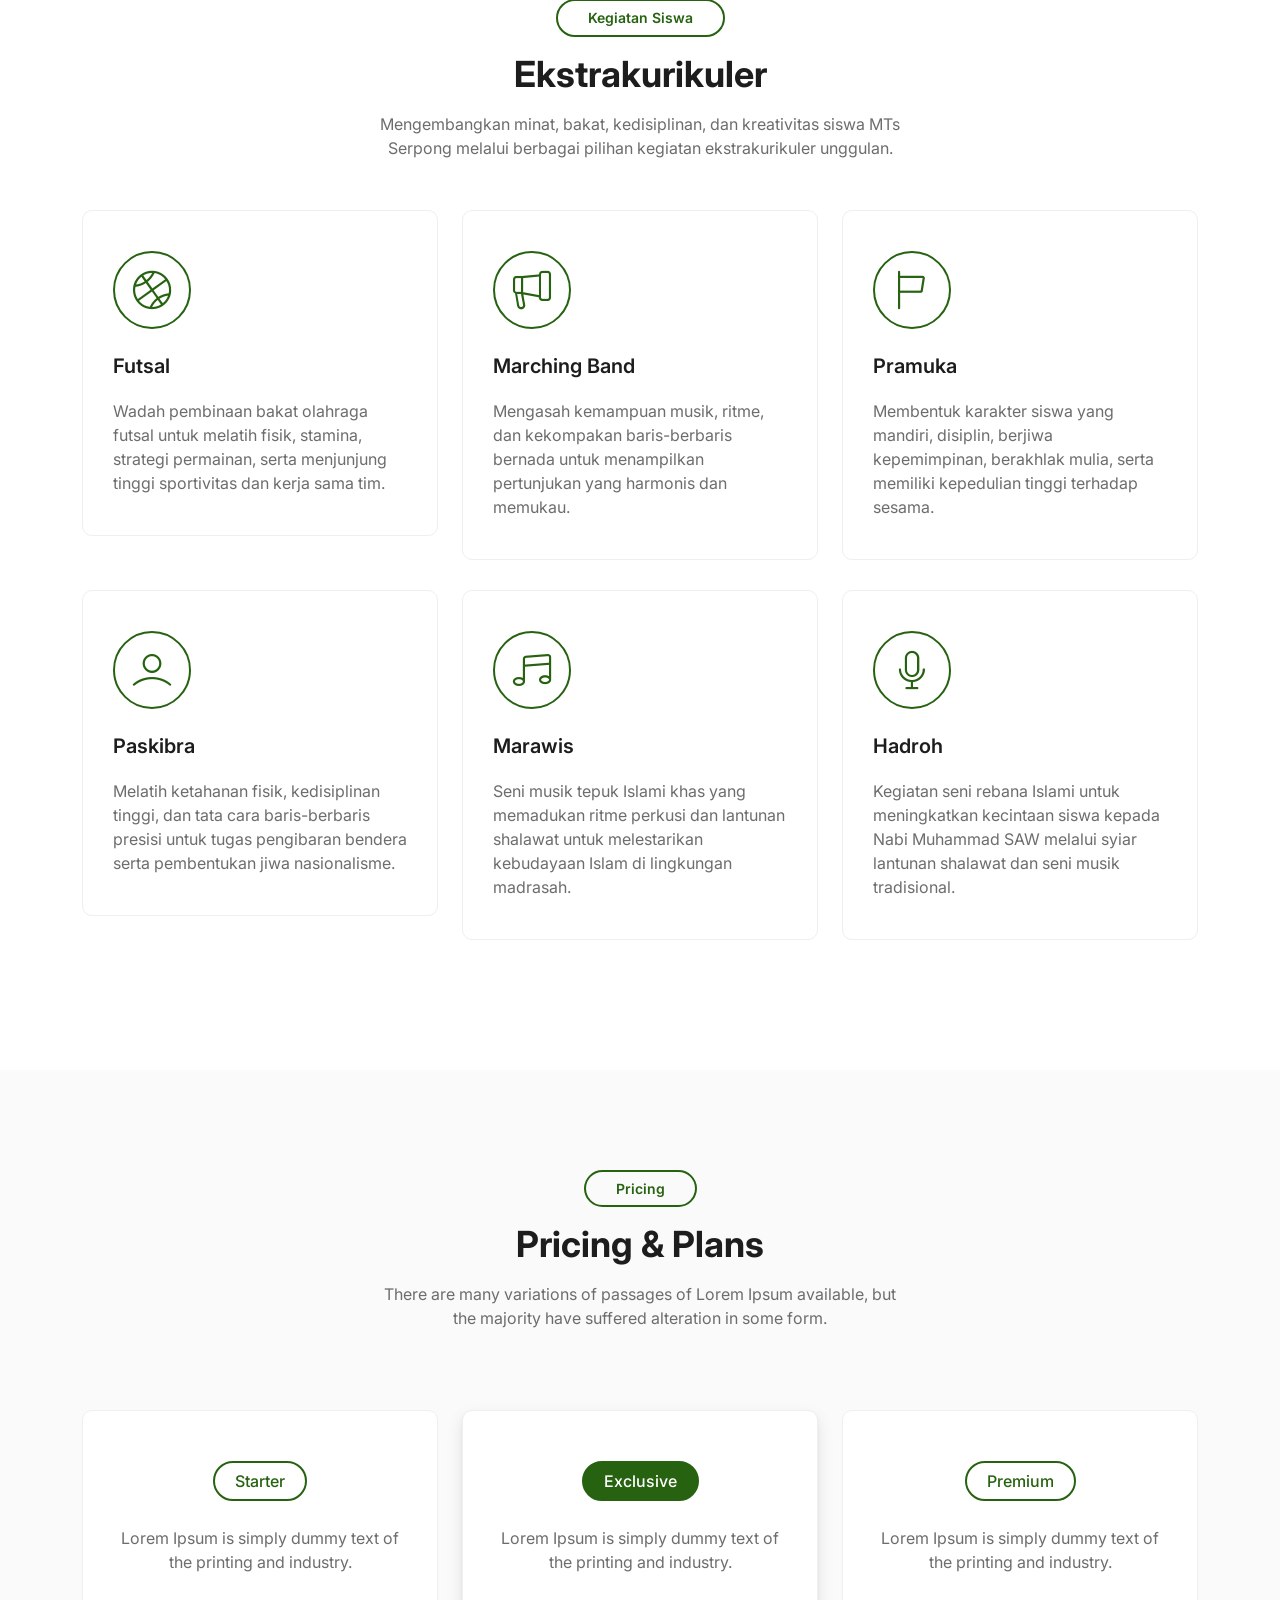
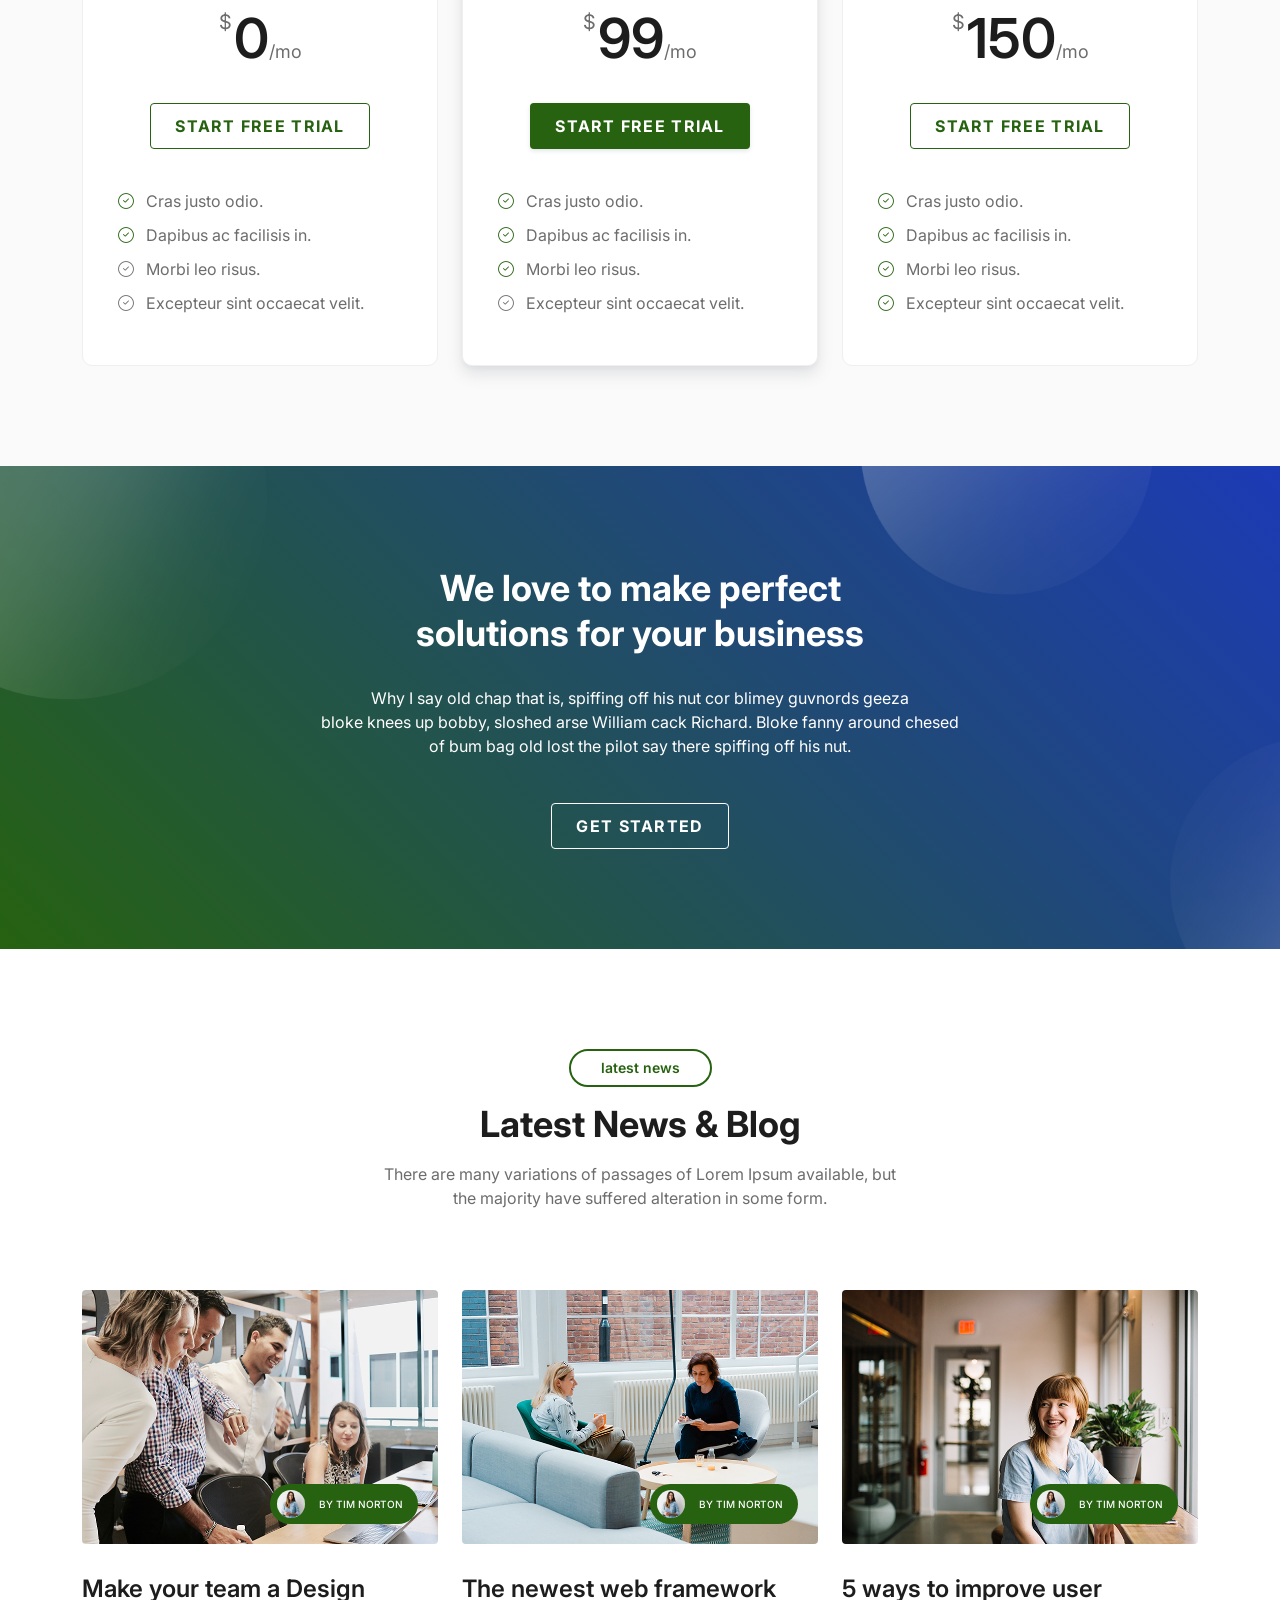
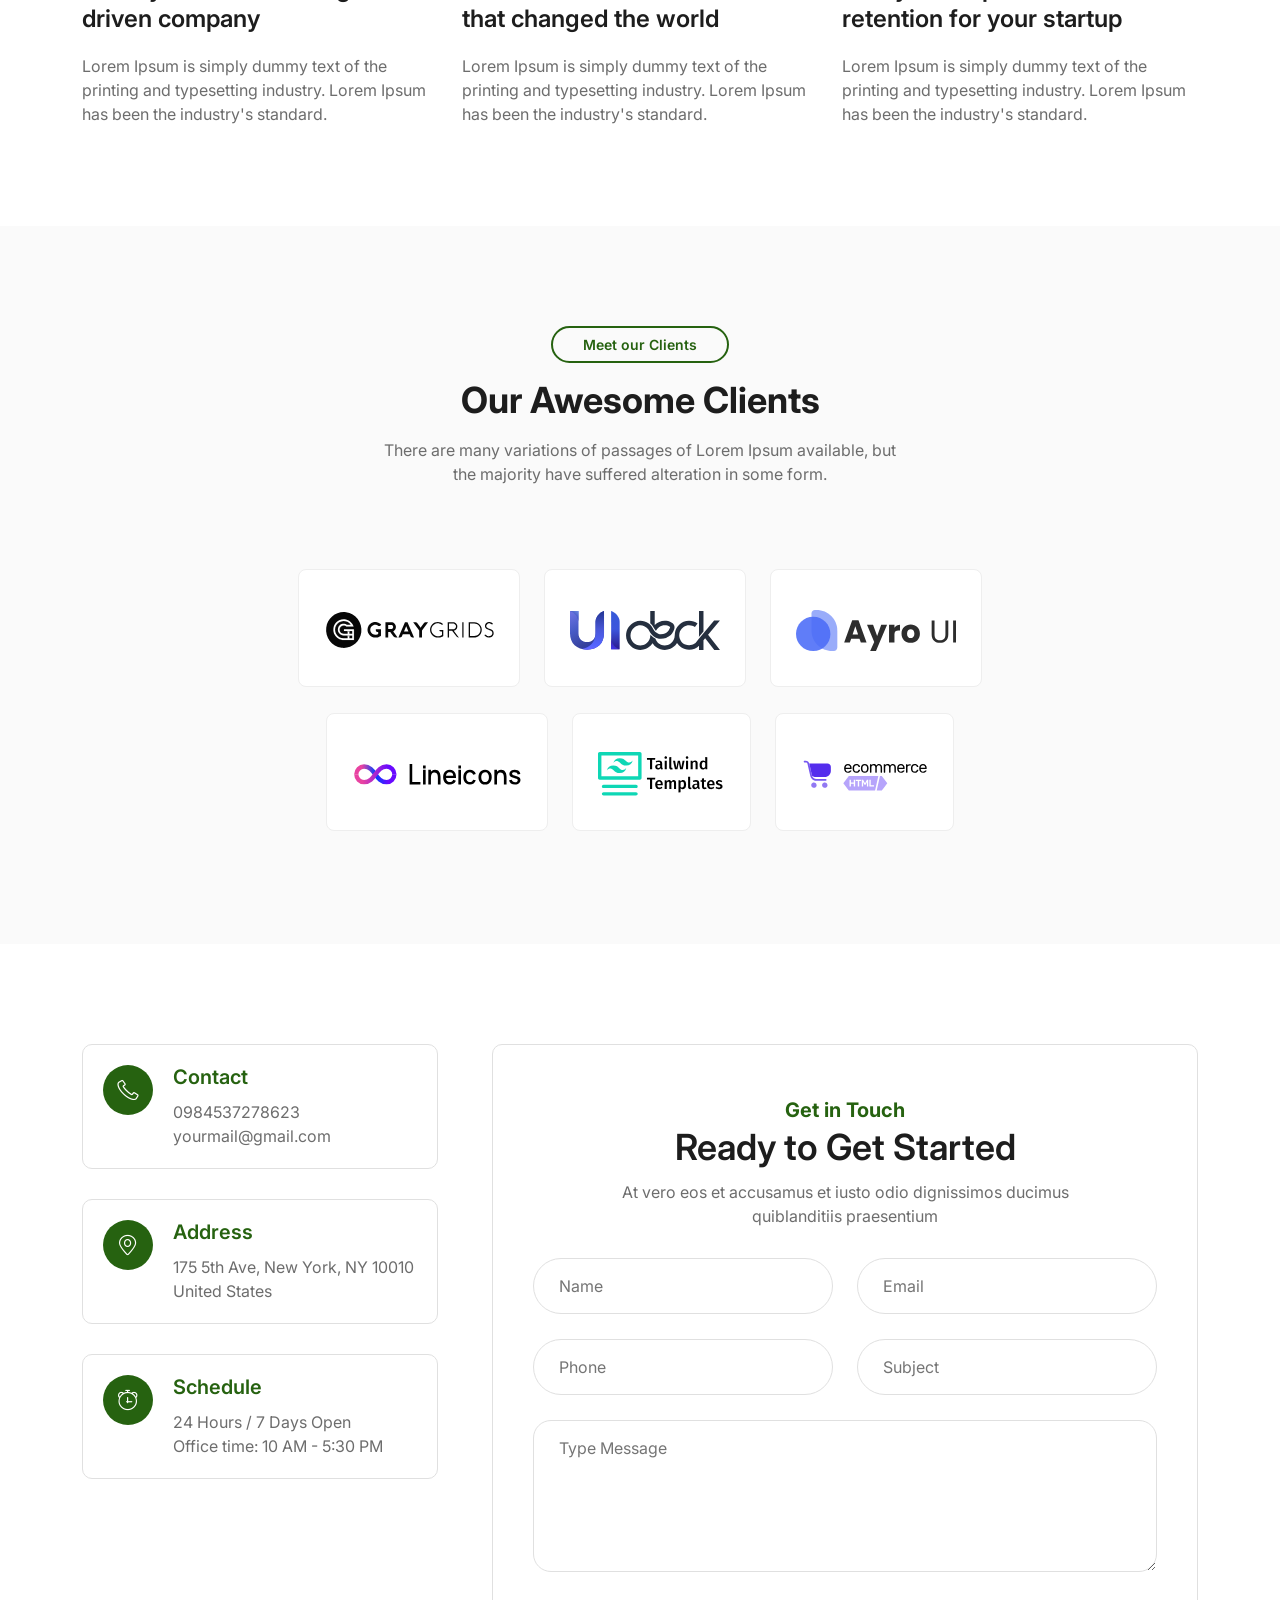
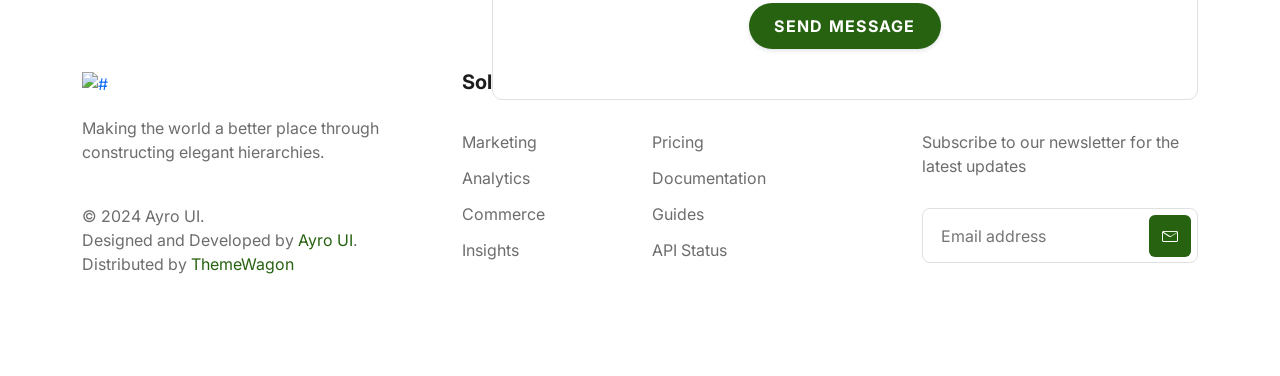
==== commit 5a1bbe34: "Add popup modal styles for promo/PPDB feature" ====
--- a/index.html
+++ b/index.html
@@ -298,18 +298,19 @@
 
   <!--====== ABOUT FIVE PART ENDS ======-->
 
-  <!-- ===== service-area start ===== -->
-  <section id="services" class="services-area services-eight">
-    <!--======  Start Section Title Five ======-->
+
+  <!-- ===== EKSTRAKURIKULER AREA START ===== -->
+  <section id="ekstrakurikuler" class="services-area services-eight">
+    <!--====== Start Section Title Five ======-->
     <div class="section-title-five">
       <div class="container">
         <div class="row">
           <div class="col-12">
             <div class="content">
-              <h2 class="fw-bold">Ekstrakulikuler</h2>
-              <p>
-                There are many variations of passages of Lorem Ipsum available,
-                but the majority have suffered alteration in some form.
+              <h6>Kegiatan Siswa</h6>
+              <h2 class="fw-bold">Ekstrakurikuler</h2>
+              <p>
+                Mengembangkan minat, bakat, kedisiplinan, dan kreativitas siswa MTs Serpong melalui berbagai pilihan kegiatan ekstrakurikuler unggulan.
               </p>
             </div>
           </div>
@@ -318,97 +319,106 @@
       </div>
       <!-- container -->
     </div>
-    <!--======  End Section Title Five ======-->
+    <!--====== End Section Title Five ======-->
+
     <div class="container">
       <div class="row">
+        <!-- 1. Futsal -->
         <div class="col-lg-4 col-md-6">
           <div class="single-services">
             <div class="service-icon">
-              <i class="lni lni-capsule"></i>
+              <i class="lni lni-basketball"></i>
             </div>
             <div class="service-content">
-              <h4>Refreshing Design</h4>
-              <p>
-                Lorem ipsum dolor sit amet, adipscing elitr, sed diam nonumy
-                eirmod tempor ividunt labor dolore magna.
-              </p>
-            </div>
-          </div>
-        </div>
+              <h4>Futsal</h4>
+              <p>
+                Wadah pembinaan bakat olahraga futsal untuk melatih fisik, stamina, strategi permainan, serta menjunjung tinggi sportivitas dan kerja sama tim.
+              </p>
+            </div>
+          </div>
+        </div>
+
+        <!-- 2. Marching Band -->
         <div class="col-lg-4 col-md-6">
           <div class="single-services">
             <div class="service-icon">
-              <i class="lni lni-bootstrap"></i>
+              <i class="lni lni-bullhorn"></i>
             </div>
             <div class="service-content">
-              <h4>Solid Bootstrap 5</h4>
-              <p>
-                Lorem ipsum dolor sit amet, adipscing elitr, sed diam nonumy
-                eirmod tempor ividunt labor dolore magna.
-              </p>
-            </div>
-          </div>
-        </div>
+              <h4>Marching Band</h4>
+              <p>
+                Mengasah kemampuan musik, ritme, dan kekompakan baris-berbaris bernada untuk menampilkan pertunjukan yang harmonis dan memukau.
+              </p>
+            </div>
+          </div>
+        </div>
+
+        <!-- 3. Pramuka -->
         <div class="col-lg-4 col-md-6">
           <div class="single-services">
             <div class="service-icon">
-              <i class="lni lni-shortcode"></i>
+              <i class="lni lni-flag"></i>
             </div>
             <div class="service-content">
-              <h4>100+ Components</h4>
-              <p>
-                Lorem ipsum dolor sit amet, adipscing elitr, sed diam nonumy
-                eirmod tempor ividunt labor dolore magna.
-              </p>
-            </div>
-          </div>
-        </div>
+              <h4>Pramuka</h4>
+              <p>
+                Membentuk karakter siswa yang mandiri, disiplin, berjiwa kepemimpinan, berakhlak mulia, serta memiliki kepedulian tinggi terhadap sesama.
+              </p>
+            </div>
+          </div>
+        </div>
+
+        <!-- 4. Paskibra -->
         <div class="col-lg-4 col-md-6">
           <div class="single-services">
             <div class="service-icon">
-              <i class="lni lni-dashboard"></i>
+              <i class="lni lni-user"></i>
             </div>
             <div class="service-content">
-              <h4>Speed Optimized</h4>
-              <p>
-                Lorem ipsum dolor sit amet, adipscing elitr, sed diam nonumy
-                eirmod tempor ividunt labor dolore magna.
-              </p>
-            </div>
-          </div>
-        </div>
+              <h4>Paskibra</h4>
+              <p>
+                Melatih ketahanan fisik, kedisiplinan tinggi, dan tata cara baris-berbaris presisi untuk tugas pengibaran bendera serta pembentukan jiwa nasionalisme.
+              </p>
+            </div>
+          </div>
+        </div>
+
+        <!-- 5. Marawis -->
         <div class="col-lg-4 col-md-6">
           <div class="single-services">
             <div class="service-icon">
-              <i class="lni lni-layers"></i>
+              <i class="lni lni-music"></i>
             </div>
             <div class="service-content">
-              <h4>Fully Customizable</h4>
-              <p>
-                Lorem ipsum dolor sit amet, adipscing elitr, sed diam nonumy
-                eirmod tempor ividunt labor dolore magna.
-              </p>
-            </div>
-          </div>
-        </div>
+              <h4>Marawis</h4>
+              <p>
+                Seni musik tepuk Islami khas yang memadukan ritme perkusi dan lantunan shalawat untuk melestarikan kebudayaan Islam di lingkungan madrasah.
+              </p>
+            </div>
+          </div>
+        </div>
+
+        <!-- 6. Hadroh -->
         <div class="col-lg-4 col-md-6">
           <div class="single-services">
             <div class="service-icon">
-              <i class="lni lni-reload"></i>
+              <i class="lni lni-mic"></i>
             </div>
             <div class="service-content">
-              <h4>Regular Updates</h4>
-              <p>
-                Lorem ipsum dolor sit amet, adipscing elitr, sed diam nonumy
-                eirmod tempor ividunt labor dolore magna.
-              </p>
-            </div>
-          </div>
-        </div>
-      </div>
-    </div>
+              <h4>Hadroh</h4>
+              <p>
+                Kegiatan seni rebana Islami untuk meningkatkan kecintaan siswa kepada Nabi Muhammad SAW melalui syiar lantunan shalawat dan seni musik tradisional.
+              </p>
+            </div>
+          </div>
+        </div>
+      </div>
+      <!-- row -->
+    </div>
+    <!-- container -->
   </section>
-  <!-- ===== service-area end ===== -->
+  <!-- ===== EKSTRAKURIKULER AREA END ===== -->
+  
 
 
   <!-- Start Pricing  Area -->
@@ -905,7 +915,19 @@
   <script src="assets/js/tiny-slider.js"></script>
 
   <script>
-
+<!--====== POPUP BANNER PROMO / PPDB START ======-->
+<div id="promoModal" class="promo-modal-overlay">
+  <div class="promo-modal-content">
+    <!-- Tombol Silang untuk Menutup -->
+    <button class="promo-close-btn" id="closePromoBtn">&times;</button>
+    
+    <!-- Link Gambar Mengarah ke Pendaftaran -->
+    <a href="register.html">
+      <img src="assets/images/header/hero-image.jpg" alt="Pendaftaran PPDB MTs Serpong" class="promo-img" />
+    </a>
+  </div>
+</div>
+<!--====== POPUP BANNER PROMO / PPDB END ======-->
     //===== close navbar-collapse when a  clicked
     let navbarTogglerNine = document.querySelector(
       ".navbar-nine .navbar-toggler"
@@ -945,6 +967,28 @@
       'autoplayVideos': true,
     });
 
+    // ===== SCRIPT POPUP BANNER otomatis muncul saat halaman dimuat =====
+document.addEventListener("DOMContentLoaded", function () {
+  let promoModal = document.getElementById("promoModal");
+  let closePromoBtn = document.getElementById("closePromoBtn");
+
+  // Tampilkan pop-up setelah halaman selesai dimuat (delay 500ms agar halus)
+  setTimeout(function () {
+    promoModal.classList.add("show");
+  }, 500);
+
+  // Fungsi menutup pop-up saat tombol (X) diklik
+  closePromoBtn.addEventListener("click", function () {
+    promoModal.classList.remove("show");
+  });
+
+  // Tutup pop-up juga jika user mengklik area luar gambar
+  promoModal.addEventListener("click", function (e) {
+    if (e.target === promoModal) {
+      promoModal.classList.remove("show");
+    }
+  });
+});
   </script>
 </body>
 
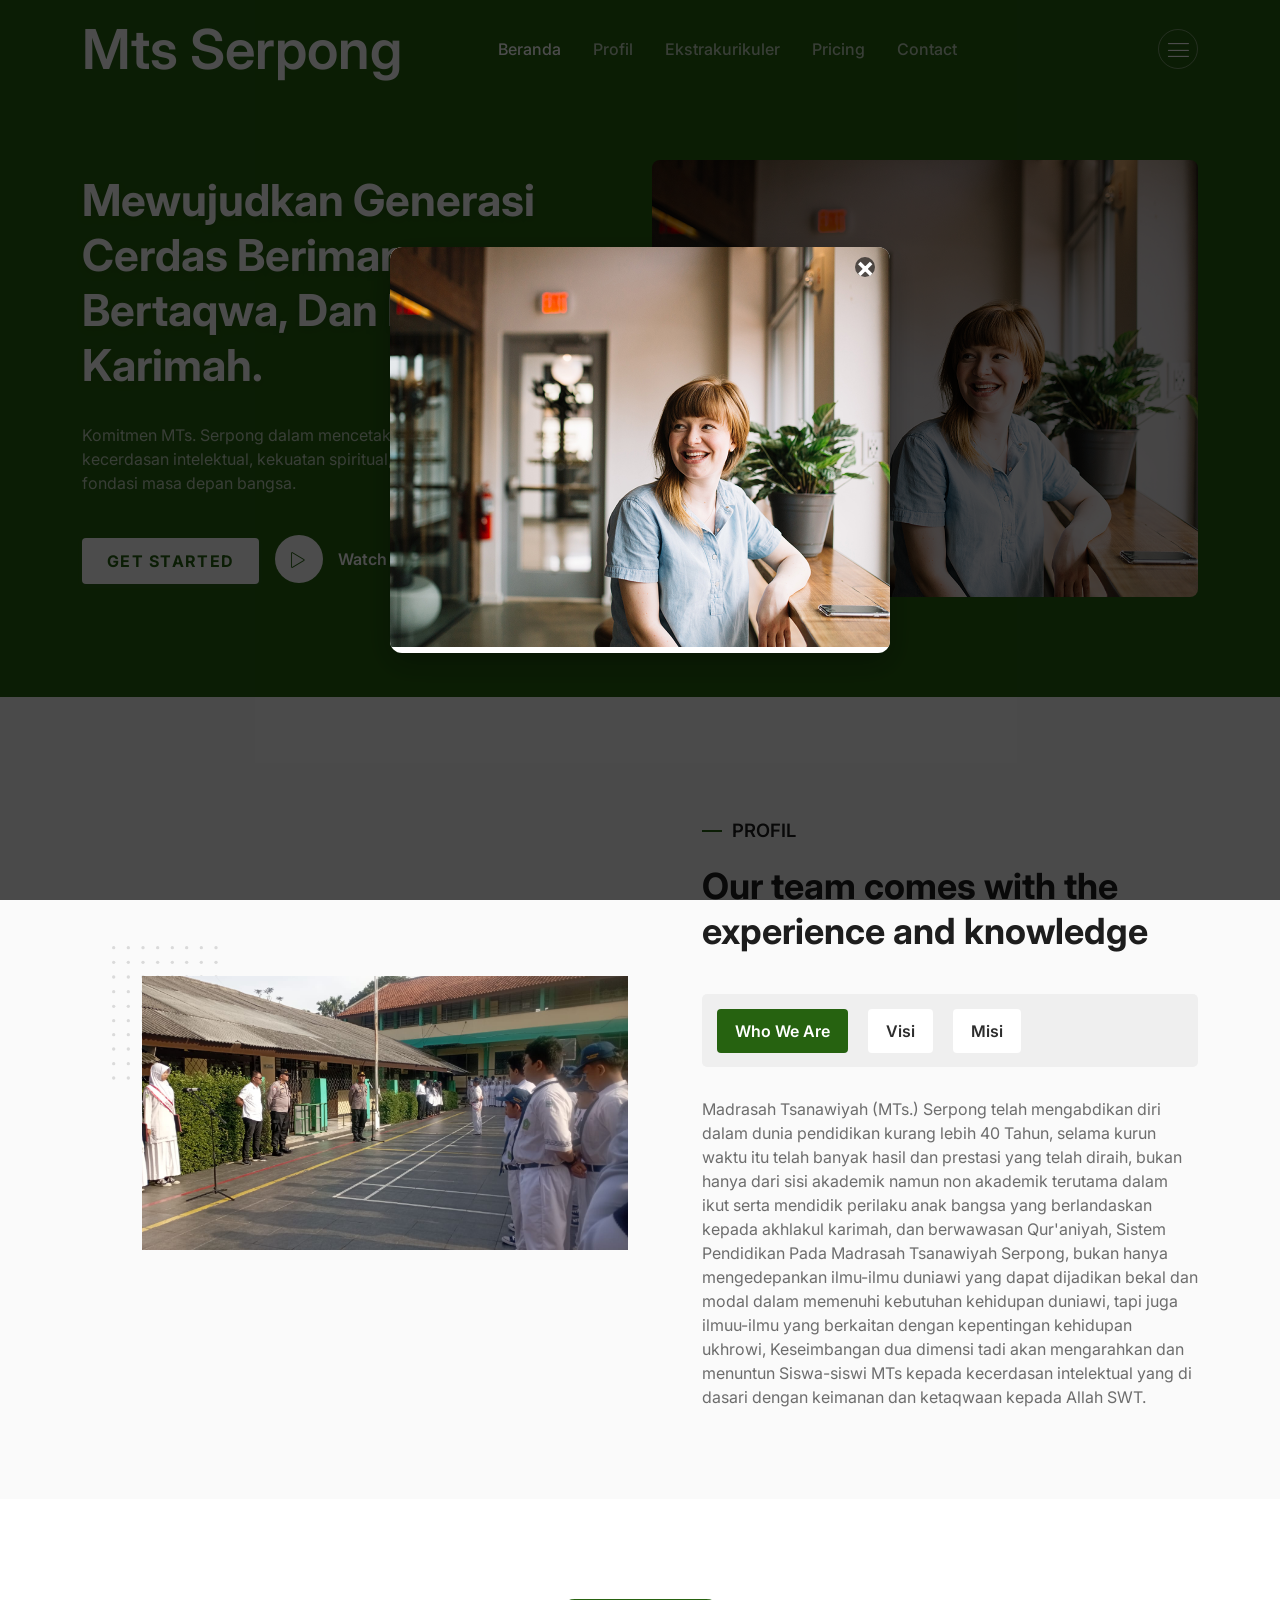
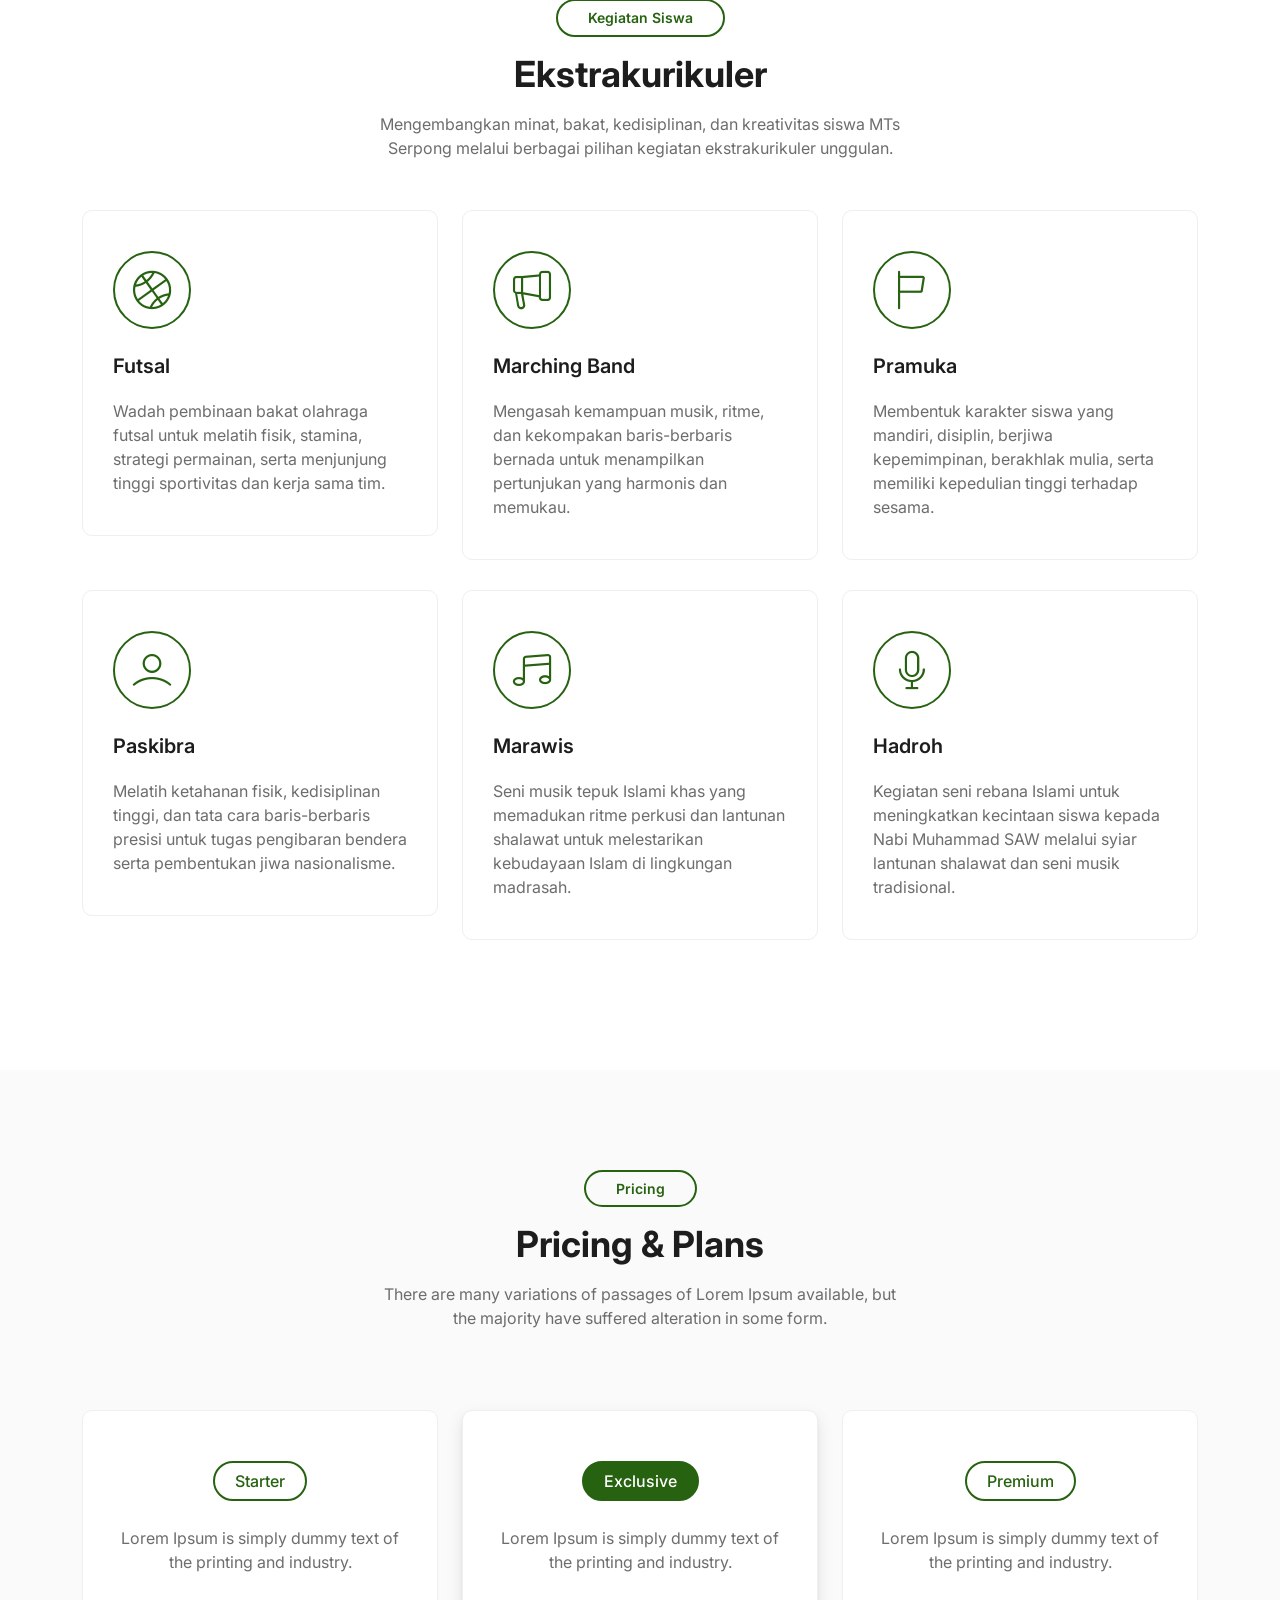
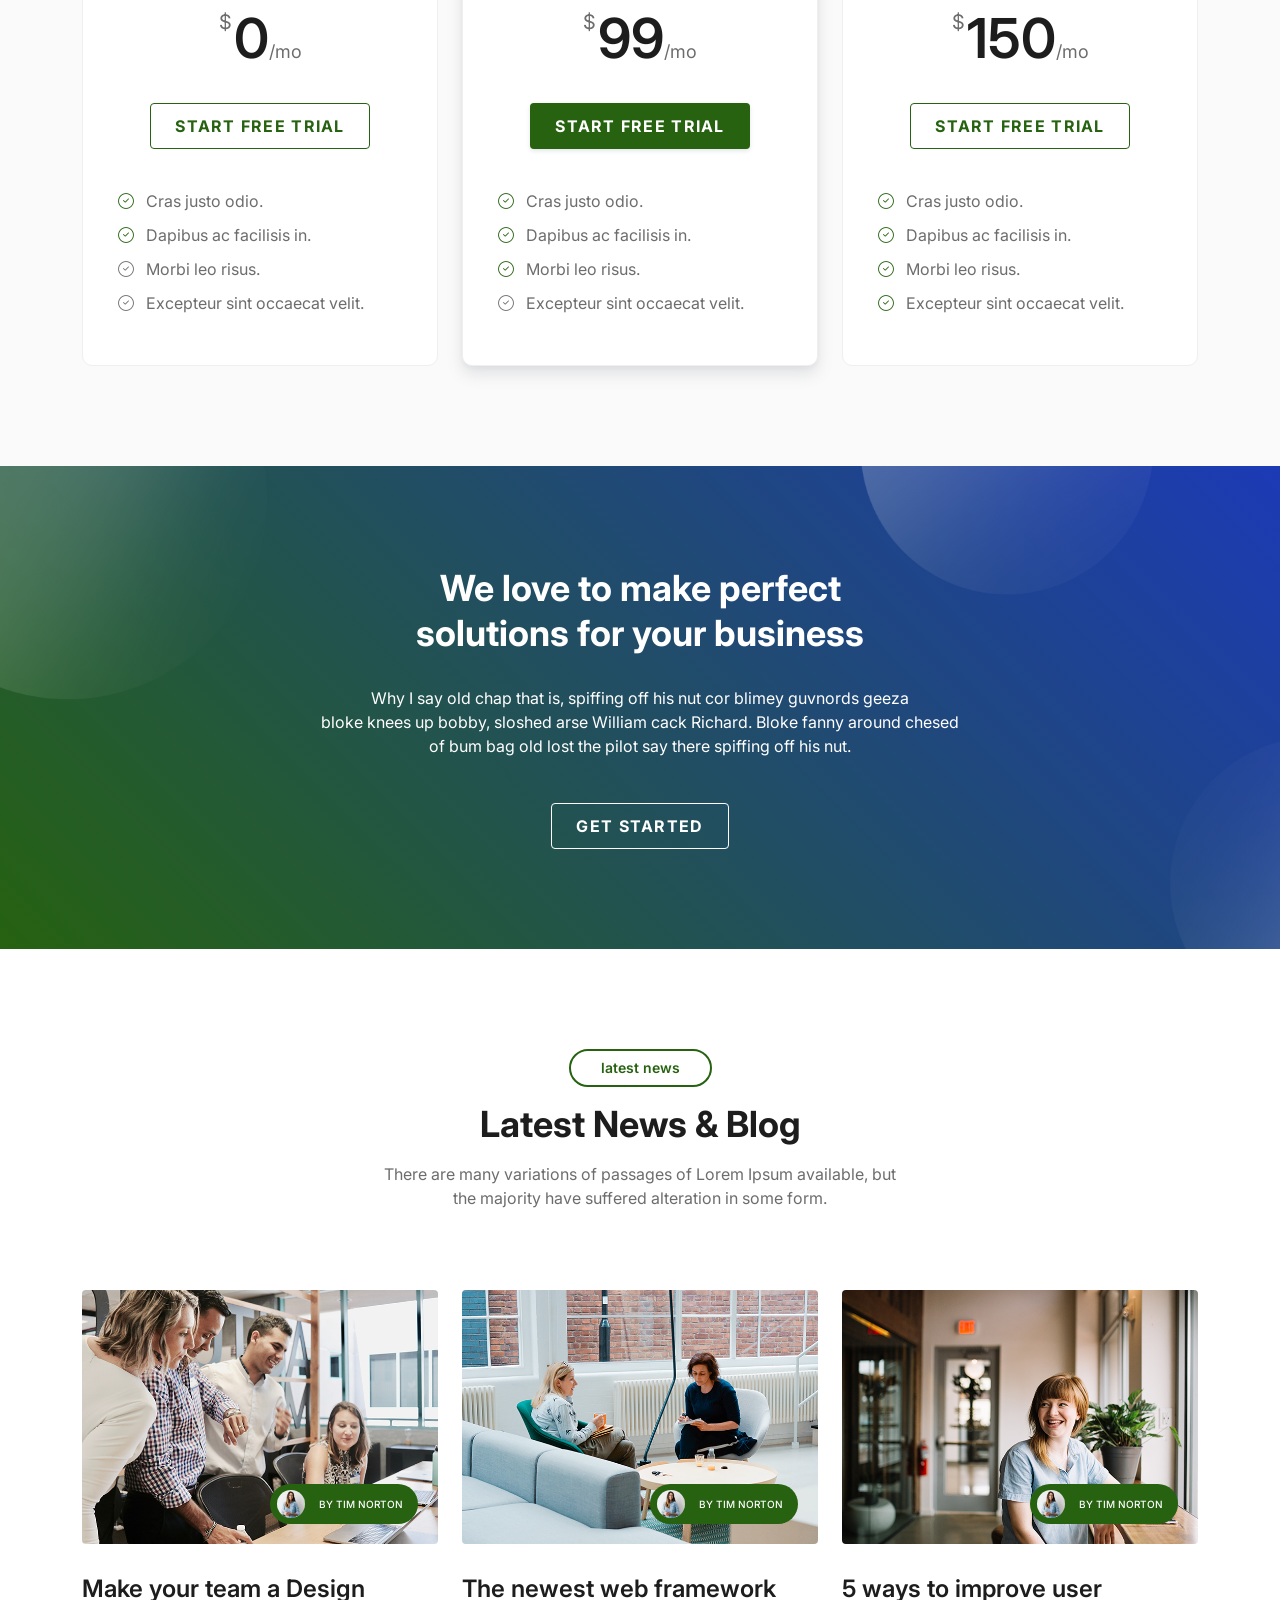
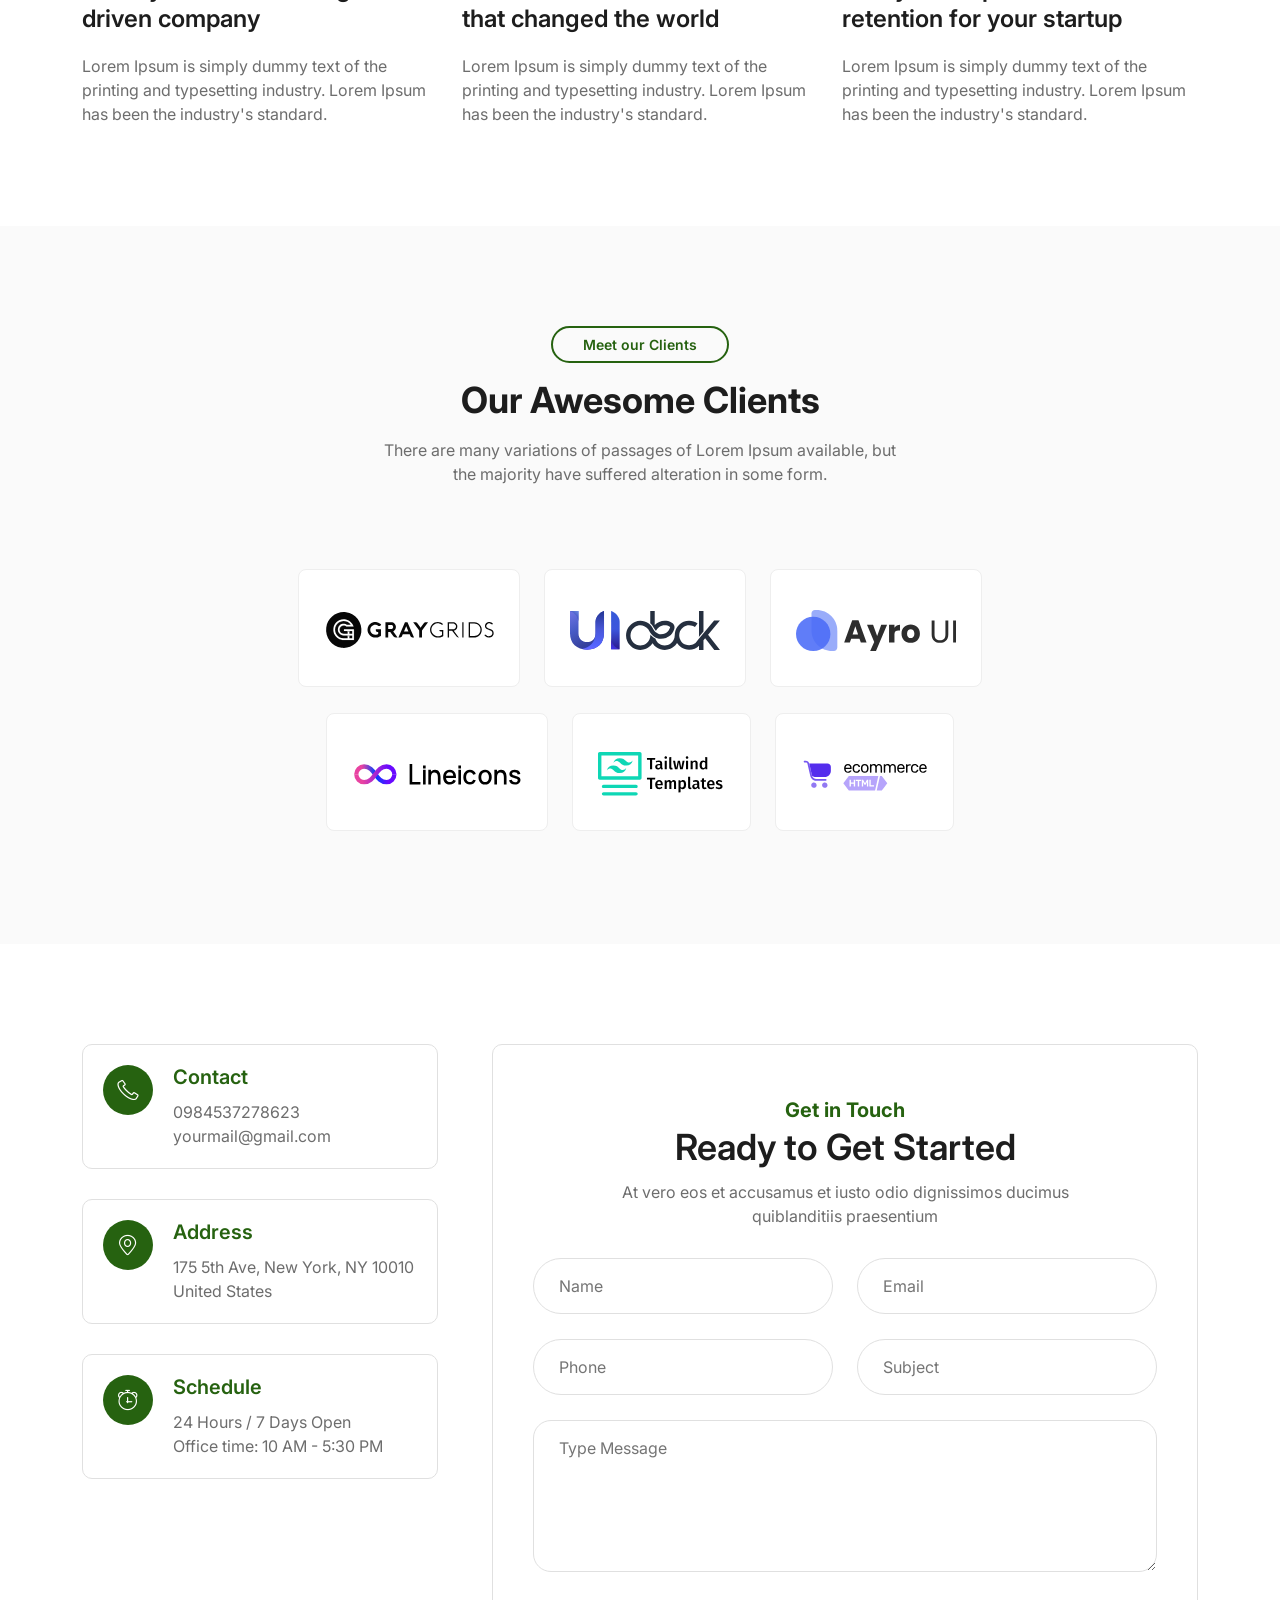
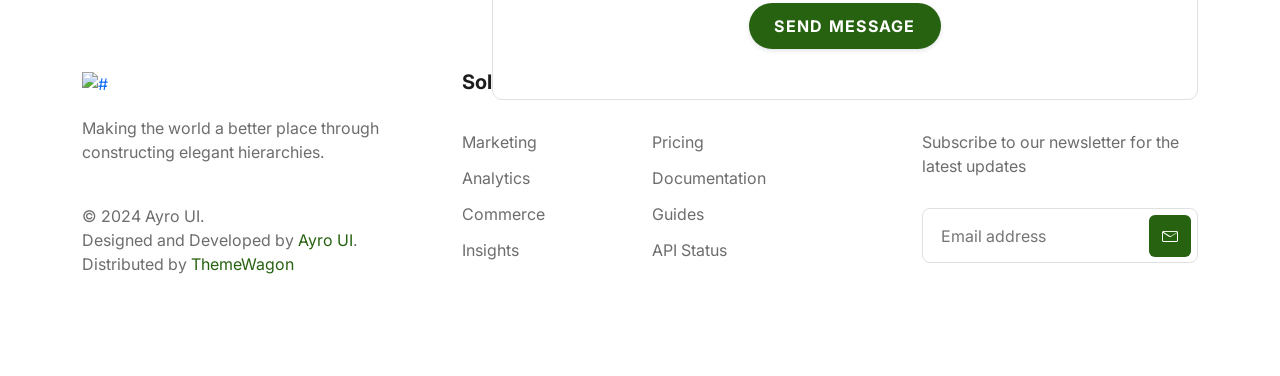
==== commit f4856f8d: "holip commit" ====
--- a/index.html
+++ b/index.html
@@ -56,7 +56,9 @@
                 <li class="nav-item">
                   <a class="page-scroll" href="#profil">Profil</a>
                 </li>
-
+                <li class="nav-item">
+                  <a class="page-scroll" href="#ekstrakurikuler">Ekstrakurikuler</a>
+                </li>
                 <li class="nav-item">
                   <a class="page-scroll" href="#pricing">Pricing</a>
                 </li>
@@ -99,6 +101,11 @@
           <li><a href="javascript:void(0)">Our Team</a></li>
           <li><a href="javascript:void(0)">Latest News</a></li>
           <li><a href="javascript:void(0)">Contact Us</a></li>
+          <li class="mt-3">
+      <button type="button" class="btn primary-btn w-100 btn-sm" id="openLoginBtn">
+        <i class="lni lni-user me-1"></i> Masuk / Login
+      </button>
+    </li>
         </ul>
       </div>
       <!-- menu -->
@@ -902,19 +909,10 @@
   </footer>
   <!--/ End Footer Area -->
 
-	
-
   <a href="#" class="scroll-top btn-hover">
     <i class="lni lni-chevron-up"></i>
   </a>
 
-  <!--====== js ======-->
-  <script src="assets/js/bootstrap.bundle.min.js"></script>
-  <script src="assets/js/glightbox.min.js"></script>
-  <script src="assets/js/main.js"></script>
-  <script src="assets/js/tiny-slider.js"></script>
-
-  <script>
 <!--====== POPUP BANNER PROMO / PPDB START ======-->
 <div id="promoModal" class="promo-modal-overlay">
   <div class="promo-modal-content">
@@ -922,19 +920,139 @@
     <button class="promo-close-btn" id="closePromoBtn">&times;</button>
     
     <!-- Link Gambar Mengarah ke Pendaftaran -->
-    <a href="register.html">
+    <a href="registrasi.html">
       <img src="assets/images/header/hero-image.jpg" alt="Pendaftaran PPDB MTs Serpong" class="promo-img" />
     </a>
   </div>
 </div>
 <!--====== POPUP BANNER PROMO / PPDB END ======-->
-    //===== close navbar-collapse when a  clicked
-    let navbarTogglerNine = document.querySelector(
-      ".navbar-nine .navbar-toggler"
-    );
-    navbarTogglerNine.addEventListener("click", function () {
-      navbarTogglerNine.classList.toggle("active");
+
+<!--====== LOGIN MODAL START ======-->
+<div id="loginModal" class="login-modal-overlay">
+  <div class="login-modal-content">
+    <!-- Tombol Close Modal -->
+    <button type="button" class="login-close-btn" id="closeLoginBtn">&times;</button>
+    
+    <div class="p-4">
+      <div class="text-center mb-4">
+        <h3 class="fw-bold text-success">Login PPDB</h3>
+        <p class="text-muted text-small">Masuk ke akun pendaftaran MTs Serpong</p>
+      </div>
+
+      <form action="#" method="POST" id="loginForm">
+        <!-- Input Username / Email / NISN -->
+        <div class="mb-3 text-start">
+          <label for="loginUser" class="form-label fw-semibold">Email / NISN *</label>
+          <div class="input-group">
+            <span class="input-group-text"><i class="lni lni-user"></i></span>
+            <input type="text" class="form-control" id="loginUser" placeholder="Masukkan Email / NISN" required />
+          </div>
+        </div>
+
+        <!-- Input Password -->
+        <div class="mb-3 text-start">
+          <label for="loginPassword" class="form-label fw-semibold">Kata Sandi *</label>
+          <div class="input-group">
+            <span class="input-group-text"><i class="lni lni-lock"></i></span>
+            <input type="password" class="form-control" id="loginPassword" placeholder="Masukkan kata sandi" required />
+          </div>
+        </div>
+
+        <!-- Lupa Password & Remember Me -->
+        <div class="d-flex justify-content-between align-items-center mb-4 text-small">
+          <div class="form-check">
+            <input class="form-check-input" type="checkbox" id="rememberMe">
+            <label class="form-check-label" for="rememberMe">Ingat Saya</label>
+          </div>
+          <a href="javascript:void(0)" class="text-success fw-semibold">Lupa Sandi?</a>
+        </div>
+
+        <!-- Tombol Submit -->
+        <button type="submit" class="btn primary-btn w-100 py-2">Masuk SEKARANG</button>
+      </form>
+
+      <div class="text-center mt-4 pt-3 border-top">
+        <p class="text-small mb-0">Belum memiliki akun? <a href="register.html" class="text-success fw-bold">Daftar PPDB</a></p>
+      </div>
+    </div>
+  </div>
+</div>
+<!--====== LOGIN MODAL END ======-->
+
+
+  <!--====== js ======-->
+  <script src="assets/js/bootstrap.bundle.min.js"></script>
+  <script src="assets/js/glightbox.min.js"></script>
+  <script src="assets/js/main.js"></script>
+  <script src="assets/js/tiny-slider.js"></script>
+
+  <script>
+    document.addEventListener("DOMContentLoaded", function () {
+      let promoModal = document.getElementById("promoModal");
+      let closePromoBtn = document.getElementById("closePromoBtn");
+
+      if (promoModal && closePromoBtn) {
+        // Tampilkan modal
+        setTimeout(function () {
+          promoModal.classList.add("show");
+        }, 500);
+
+        // Tombol close
+        closePromoBtn.addEventListener("click", function () {
+          promoModal.classList.remove("show");
+        });
+
+        // Klik area luar
+        promoModal.addEventListener("click", function (e) {
+          if (e.target === promoModal) {
+            promoModal.classList.remove("show");
+          }
+        });
+      } else {
+        console.error("Element ID promoModal atau closePromoBtn tidak ditemukan!");
+      }
     });
+
+    document.addEventListener("DOMContentLoaded", function () {
+  let openLoginBtn = document.getElementById("openLoginBtn");
+  let closeLoginBtn = document.getElementById("closeLoginBtn");
+  let loginModal = document.getElementById("loginModal");
+  let sidebarLeft = document.querySelector(".sidebar-left");
+  let overlayLeft = document.querySelector(".overlay-left");
+
+  // Buka modal login dan tutup sidebar
+  if (openLoginBtn && loginModal) {
+    openLoginBtn.addEventListener("click", function () {
+      // 1. Tutup sidebar menu jika sedang terbuka
+      if (sidebarLeft && overlayLeft) {
+        sidebarLeft.classList.remove("open");
+        overlayLeft.classList.remove("open");
+      }
+      
+      // 2. Tampilkan modal login
+      loginModal.classList.add("show");
+    });
+  }
+
+  // Tutup modal login via tombol X
+  if (closeLoginBtn) {
+    closeLoginBtn.addEventListener("click", function () {
+      loginModal.classList.remove("show");
+    });
+  }
+
+  // Tutup modal jika user mengklik area gelap di luar modal
+  if (loginModal) {
+    loginModal.addEventListener("click", function (e) {
+      if (e.target === loginModal) {
+        loginModal.classList.remove("show");
+      }
+    });
+  }
+});
+  </script>
+
+  <script>
 
     // ==== left sidebar toggle
     let sidebarLeft = document.querySelector(".sidebar-left");
@@ -967,28 +1085,7 @@
       'autoplayVideos': true,
     });
 
-    // ===== SCRIPT POPUP BANNER otomatis muncul saat halaman dimuat =====
-document.addEventListener("DOMContentLoaded", function () {
-  let promoModal = document.getElementById("promoModal");
-  let closePromoBtn = document.getElementById("closePromoBtn");
-
-  // Tampilkan pop-up setelah halaman selesai dimuat (delay 500ms agar halus)
-  setTimeout(function () {
-    promoModal.classList.add("show");
-  }, 500);
-
-  // Fungsi menutup pop-up saat tombol (X) diklik
-  closePromoBtn.addEventListener("click", function () {
-    promoModal.classList.remove("show");
-  });
-
-  // Tutup pop-up juga jika user mengklik area luar gambar
-  promoModal.addEventListener("click", function (e) {
-    if (e.target === promoModal) {
-      promoModal.classList.remove("show");
-    }
-  });
-});
+    
   </script>
 </body>
 
--- a/style.css
+++ b/style.css
@@ -1970,8 +1970,8 @@
   font-size: 28px;
   font-weight: bold;
   line-height: 1;
-  width: 36px;
-  height: 36px;
+  width: 20px;
+  height: 20px;
   border-radius: 50%;
   cursor: pointer;
   z-index: 10;
@@ -1984,4 +1984,77 @@
 .promo-close-btn:hover {
   background: var(--error); /* Warna merah saat ditunjuk cursor */
   color: var(--white);
+}
+
+/*===========================
+  LOGIN MODAL STYLING
+===========================*/
+.login-modal-overlay {
+  position: fixed;
+  top: 0;
+  left: 0;
+  width: 100%;
+  height: 100%;
+  background-color: rgba(0, 0, 0, 0.65);
+  display: flex;
+  justify-content: center;
+  align-items: center;
+  z-index: 999999; /* Memastikan di atas sidebar */
+  opacity: 0;
+  visibility: hidden;
+  transition: all 0.3s ease-in-out;
+}
+
+.login-modal-overlay.show {
+  opacity: 1;
+  visibility: visible;
+}
+
+.login-modal-content {
+  position: relative;
+  max-width: 420px;
+  width: 90%;
+  background: var(--white);
+  border-radius: 12px;
+  overflow: hidden;
+  box-shadow: var(--shadow-6);
+  transform: translateY(-20px);
+  transition: all 0.3s ease-in-out;
+}
+
+.login-modal-overlay.show .login-modal-content {
+  transform: translateY(0);
+}
+
+.login-close-btn {
+  position: absolute;
+  top: 12px;
+  right: 15px;
+  background: transparent;
+  border: none;
+  font-size: 26px;
+  color: var(--dark-3);
+  cursor: pointer;
+  z-index: 10;
+  transition: color 0.2s ease;
+}
+
+.login-close-btn:hover {
+  color: var(--error);
+}
+
+.login-modal-content .input-group-text {
+  background-color: var(--light-2);
+  border-color: var(--gray-4);
+  color: var(--primary);
+}
+
+.login-modal-content .form-control {
+  border-color: var(--gray-4);
+  padding: 10px 15px;
+}
+
+.login-modal-content .form-control:focus {
+  border-color: var(--primary);
+  box-shadow: none;
 }
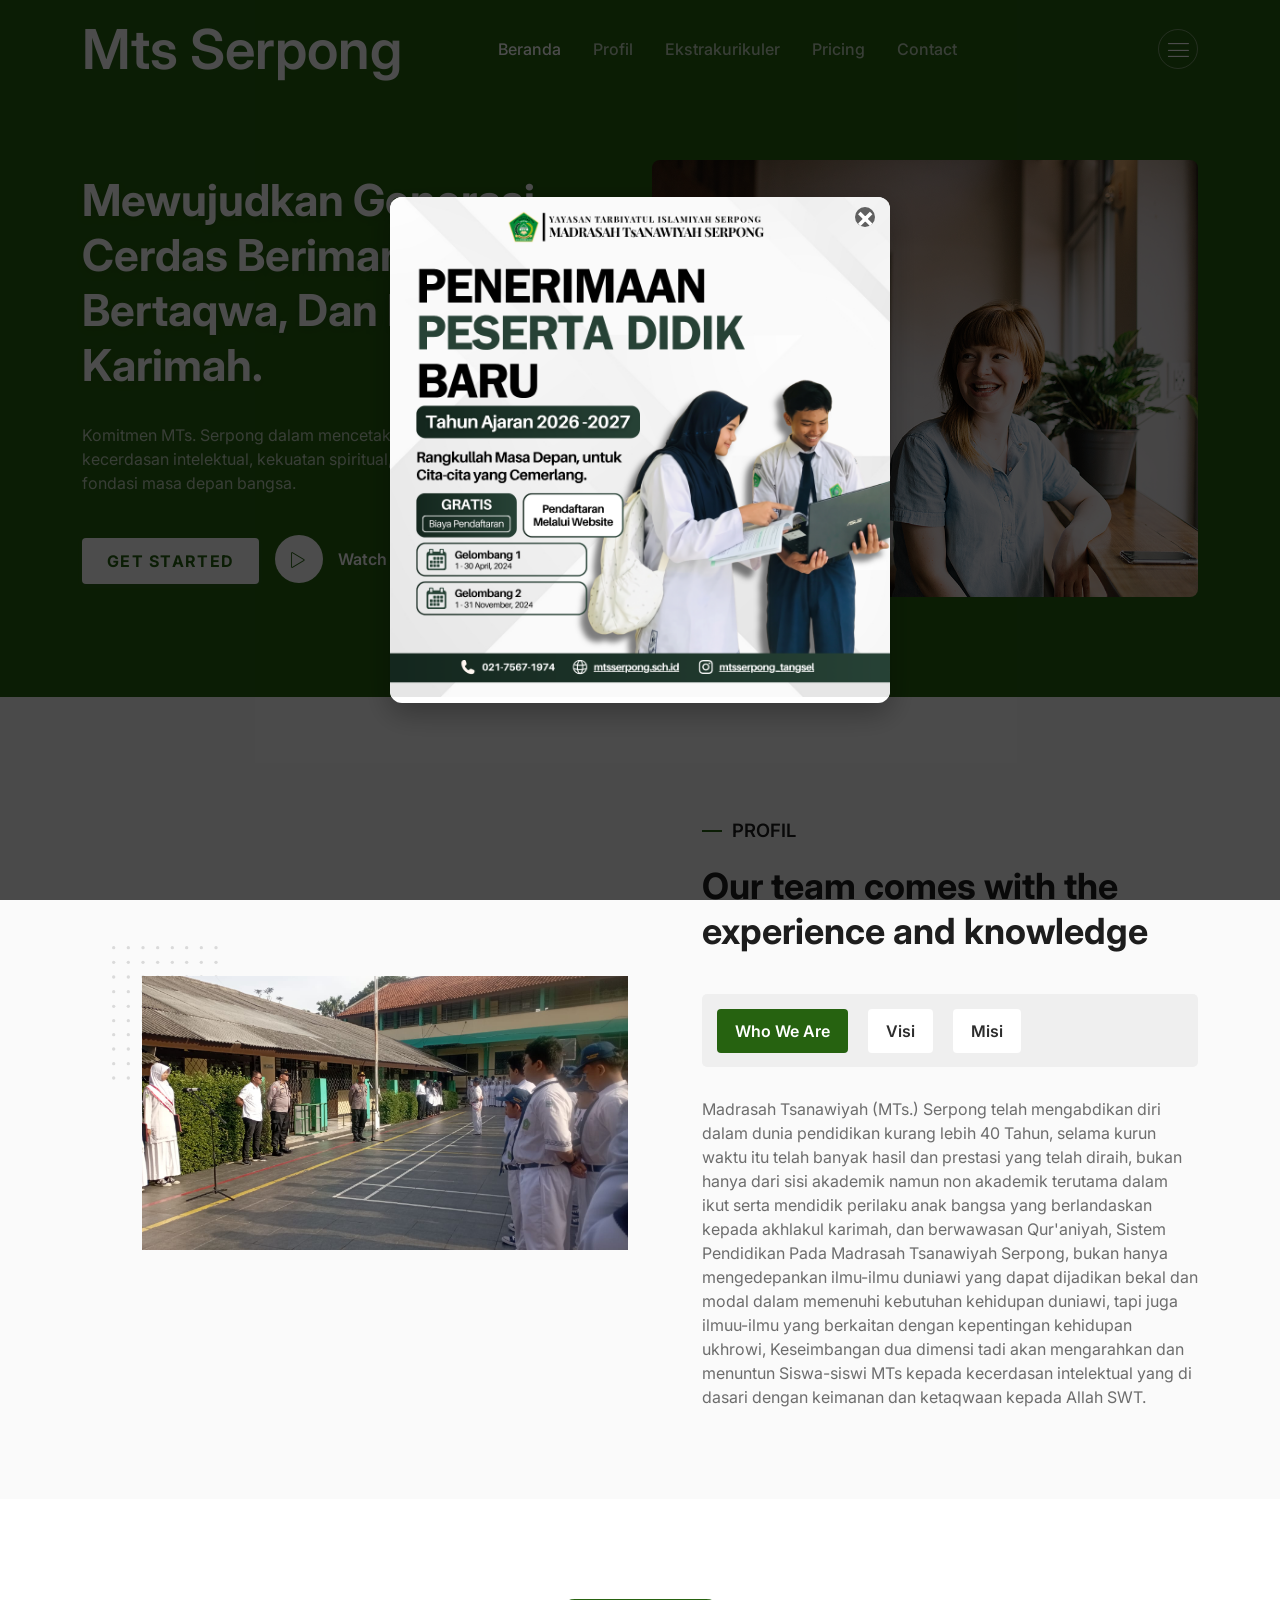
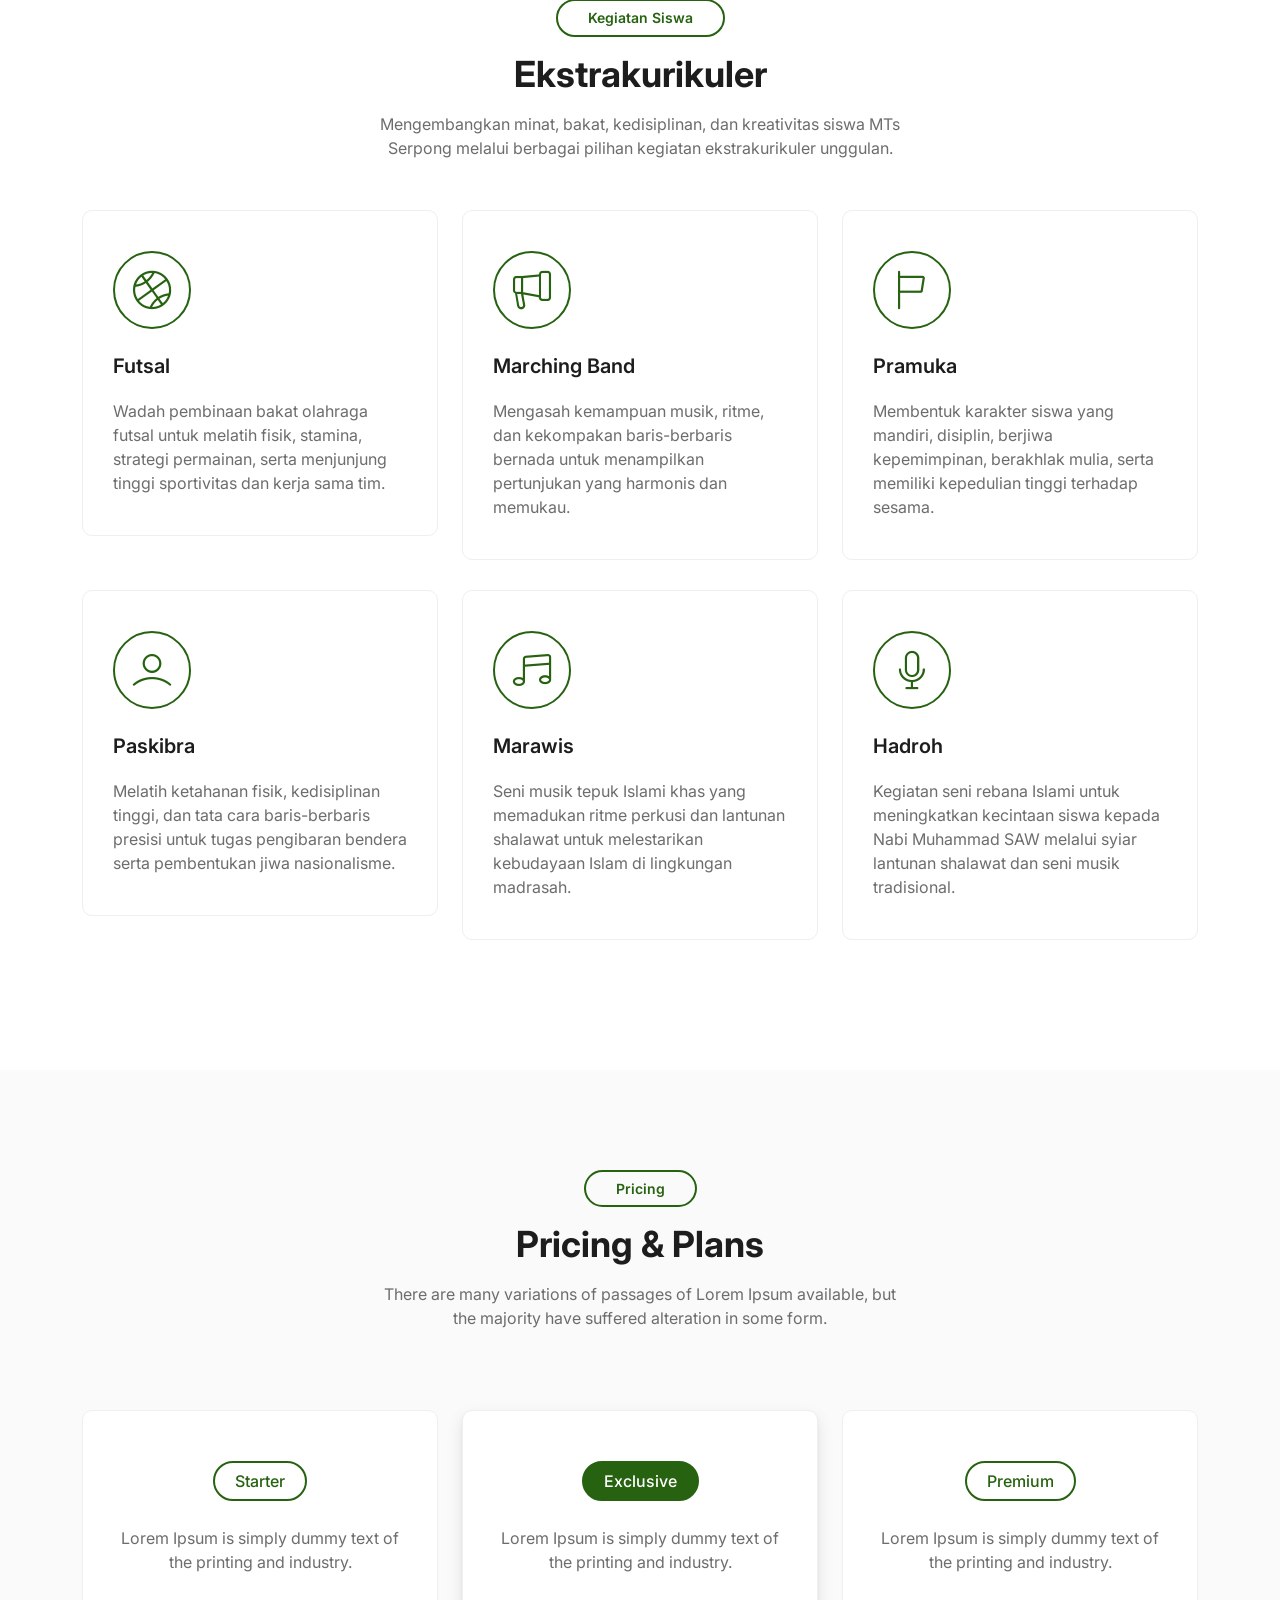
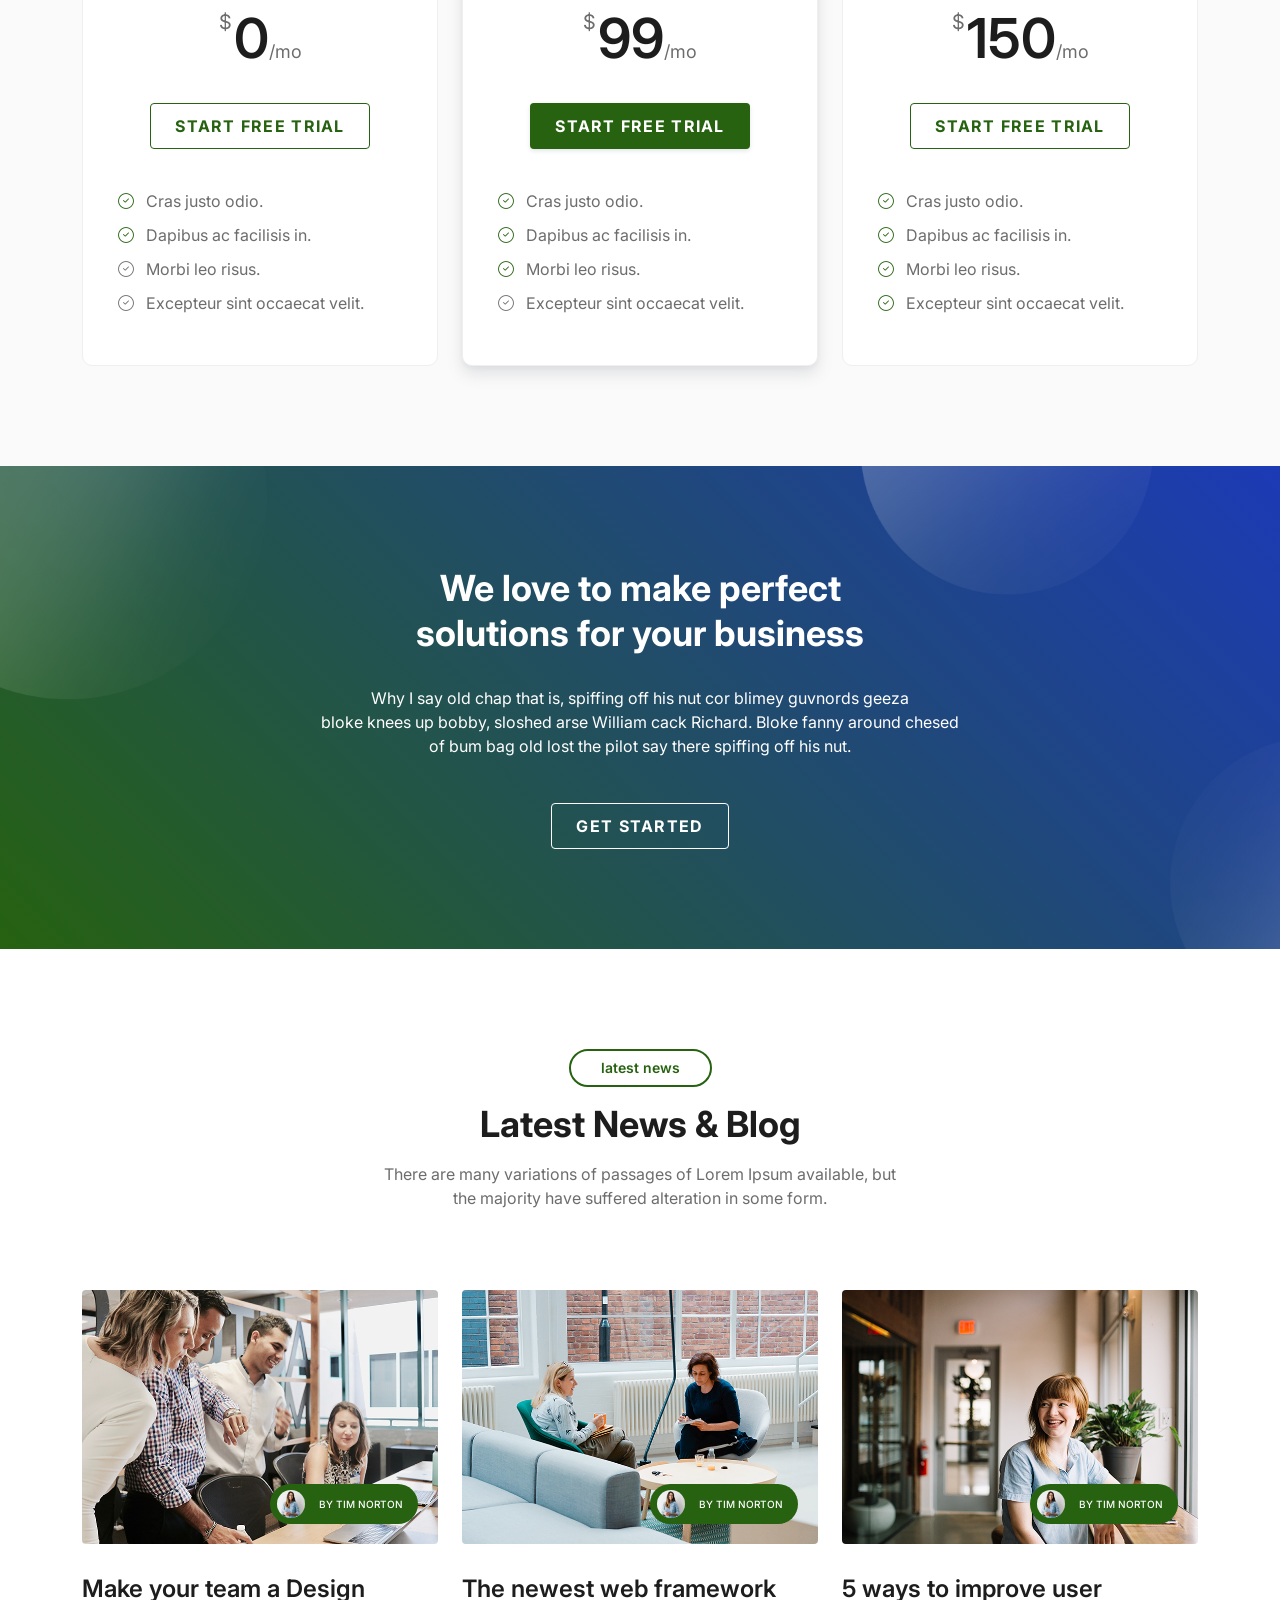
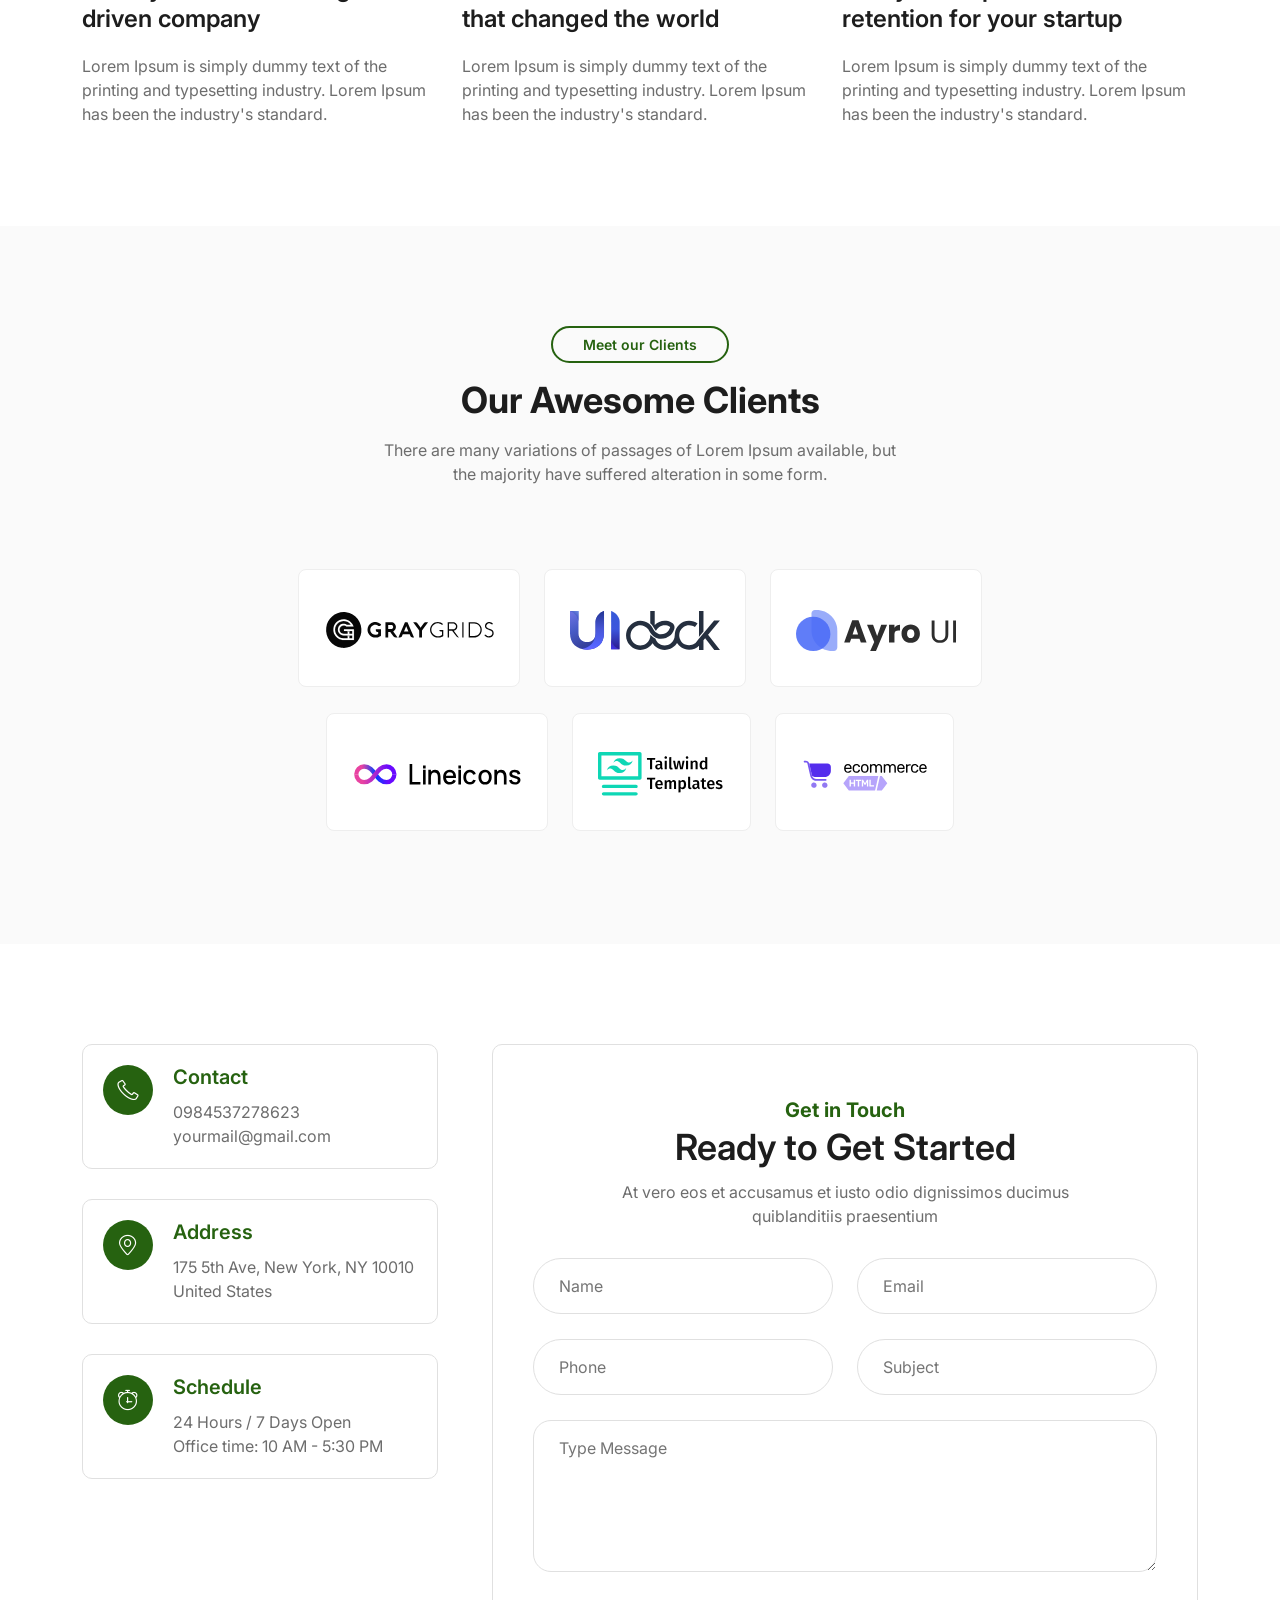
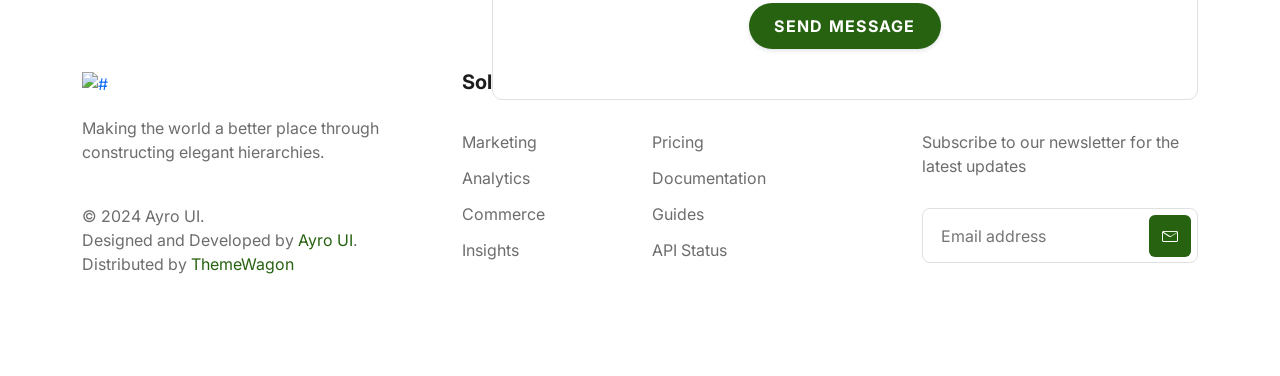
==== commit b0f92d2b: "201026" ====
--- a/index.html
+++ b/index.html
@@ -921,7 +921,7 @@
     
     <!-- Link Gambar Mengarah ke Pendaftaran -->
     <a href="registrasi.html">
-      <img src="assets/images/header/hero-image.jpg" alt="Pendaftaran PPDB MTs Serpong" class="promo-img" />
+      <img src="assets/images/ppdb/ppdb_mtsserpong.png" alt="Pendaftaran PPDB MTs Serpong" class="promo-img" />
     </a>
   </div>
 </div>
--- a/style.css
+++ b/style.css
@@ -1982,7 +1982,6 @@
 }
 
 .promo-close-btn:hover {
-  background: var(--error); /* Warna merah saat ditunjuk cursor */
   color: var(--white);
 }
 
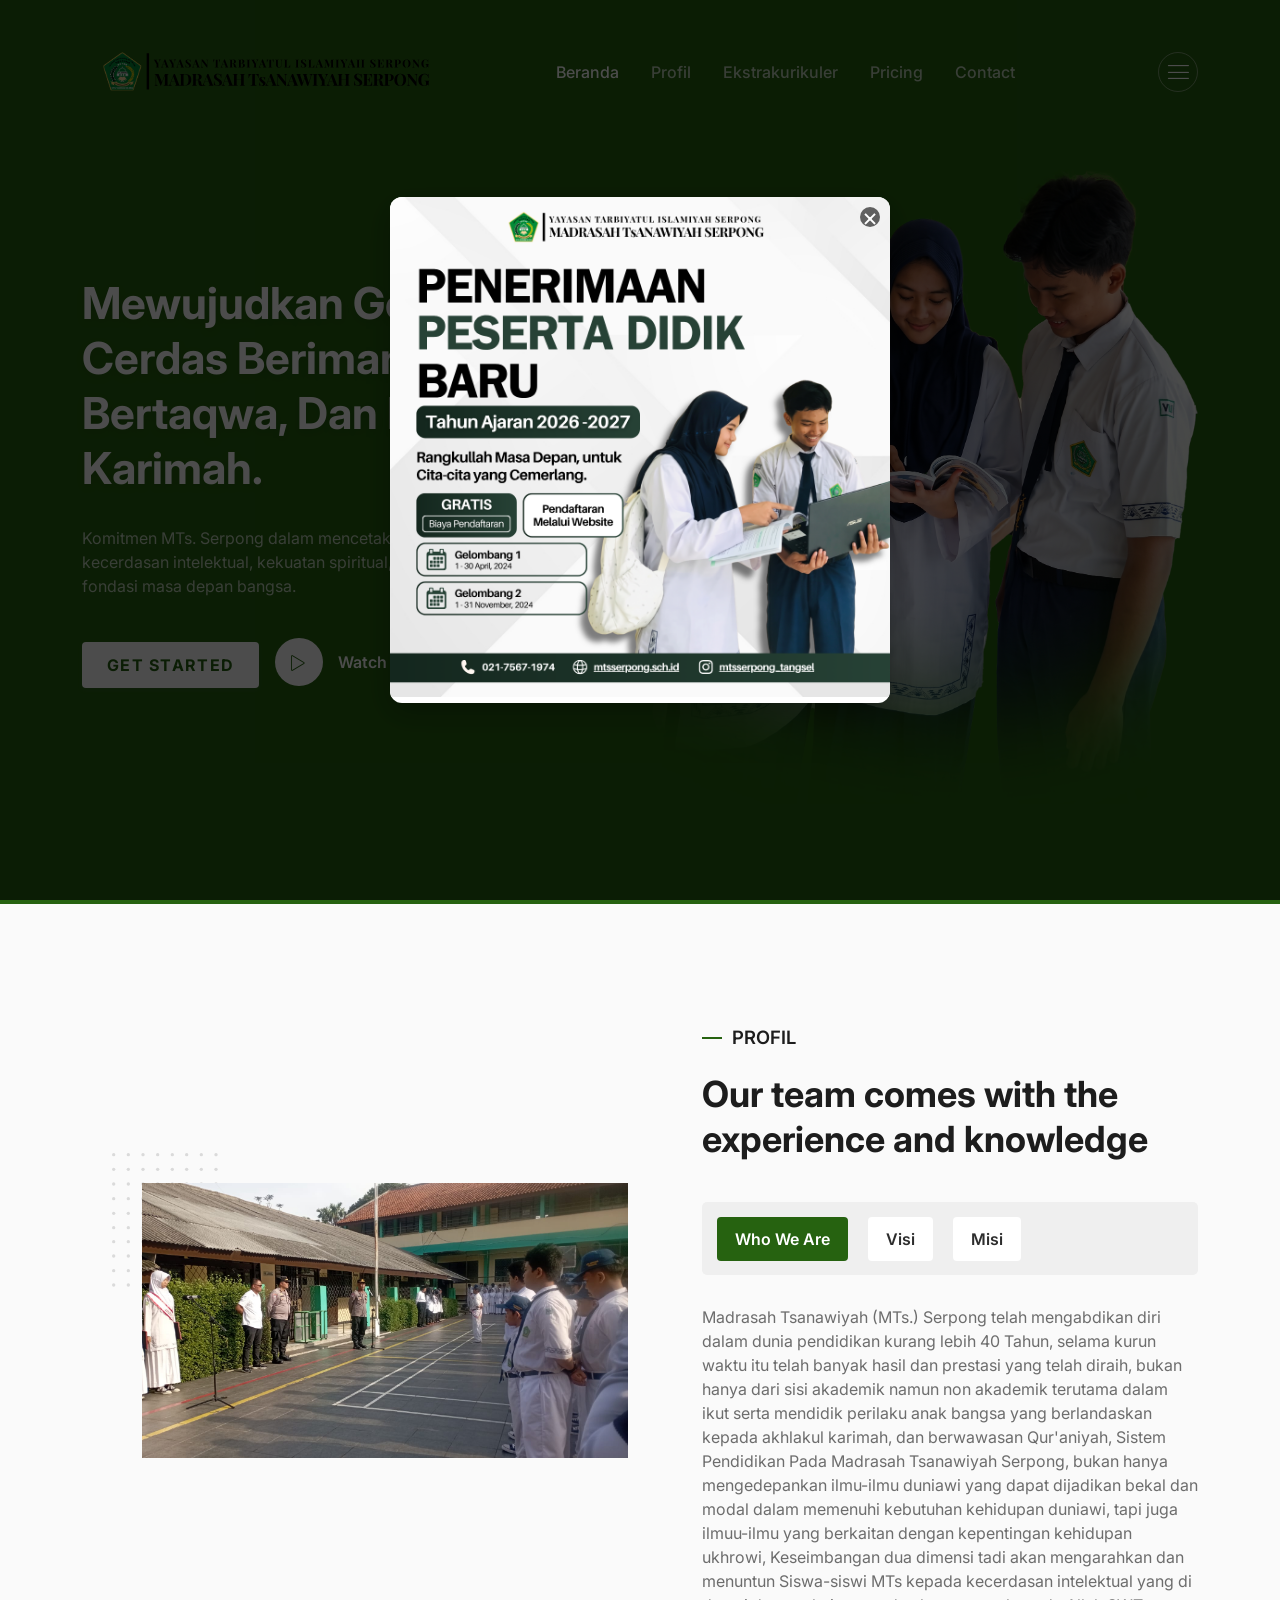
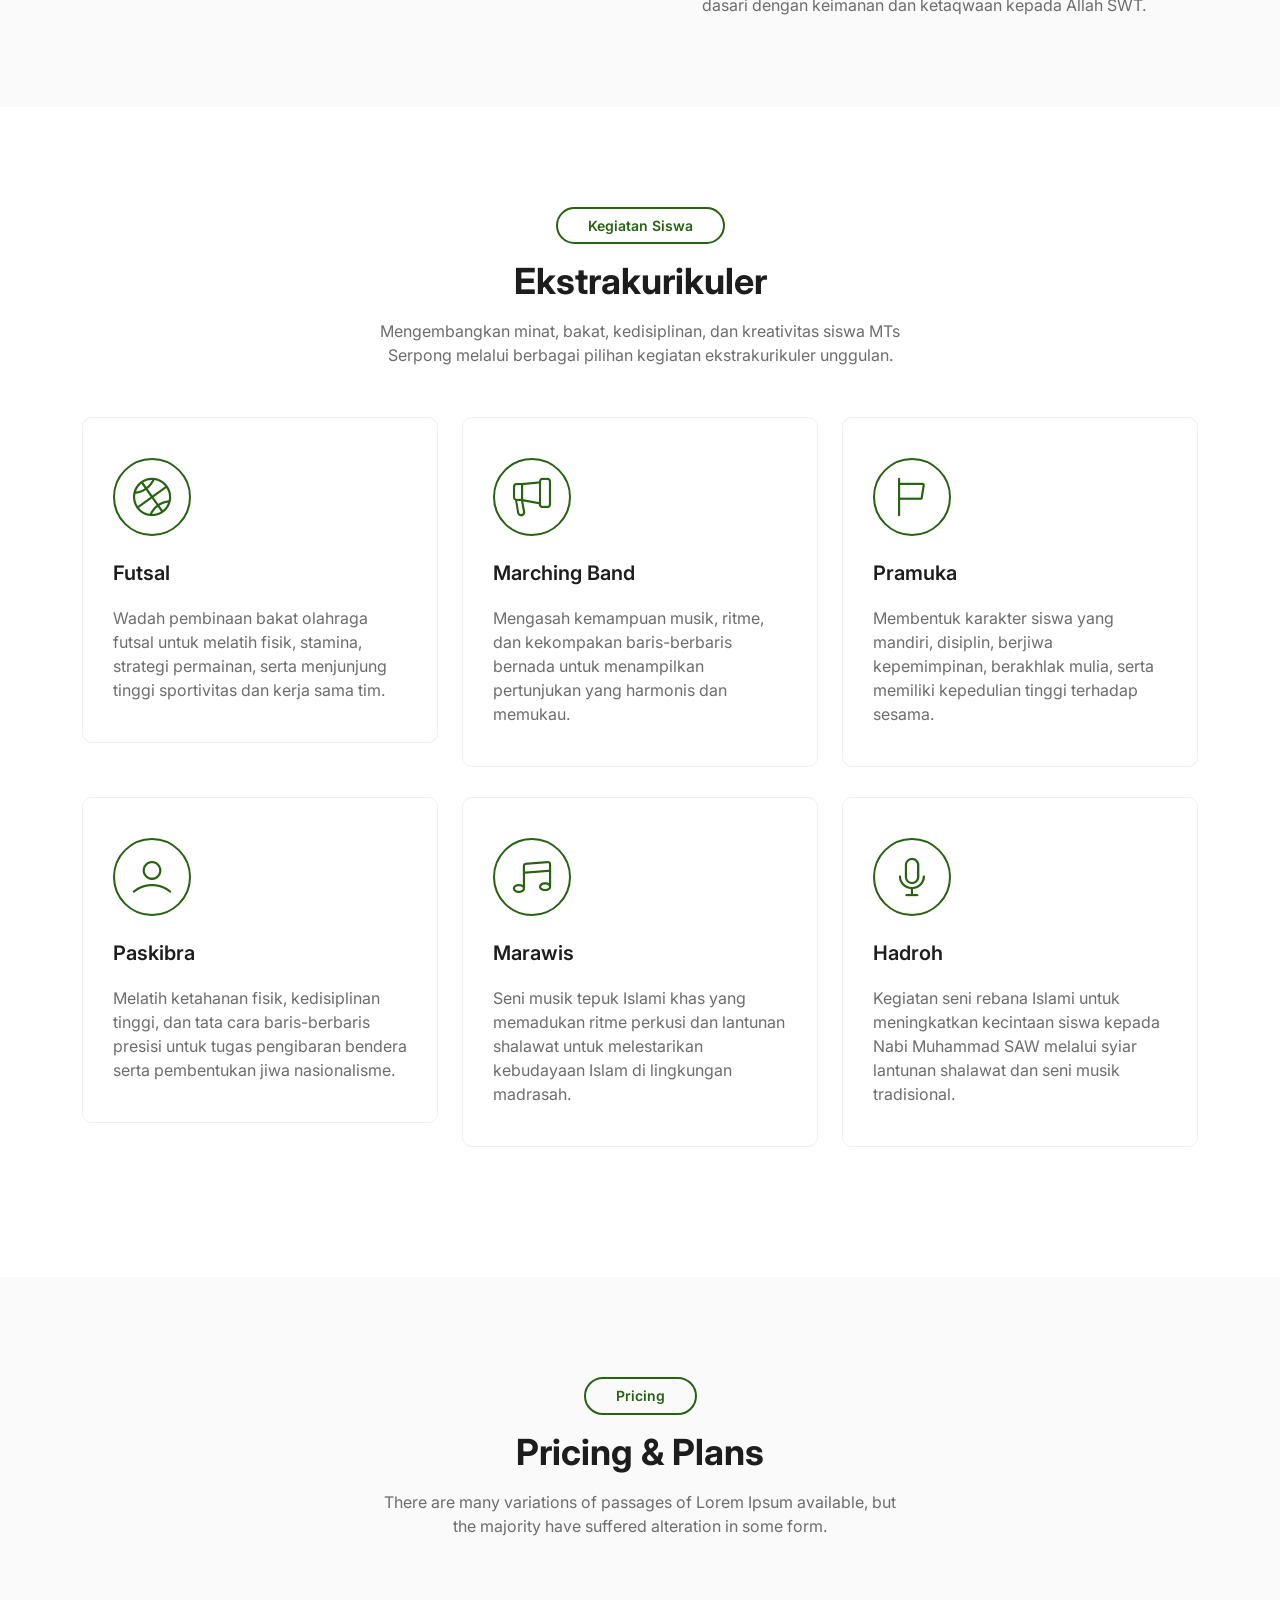
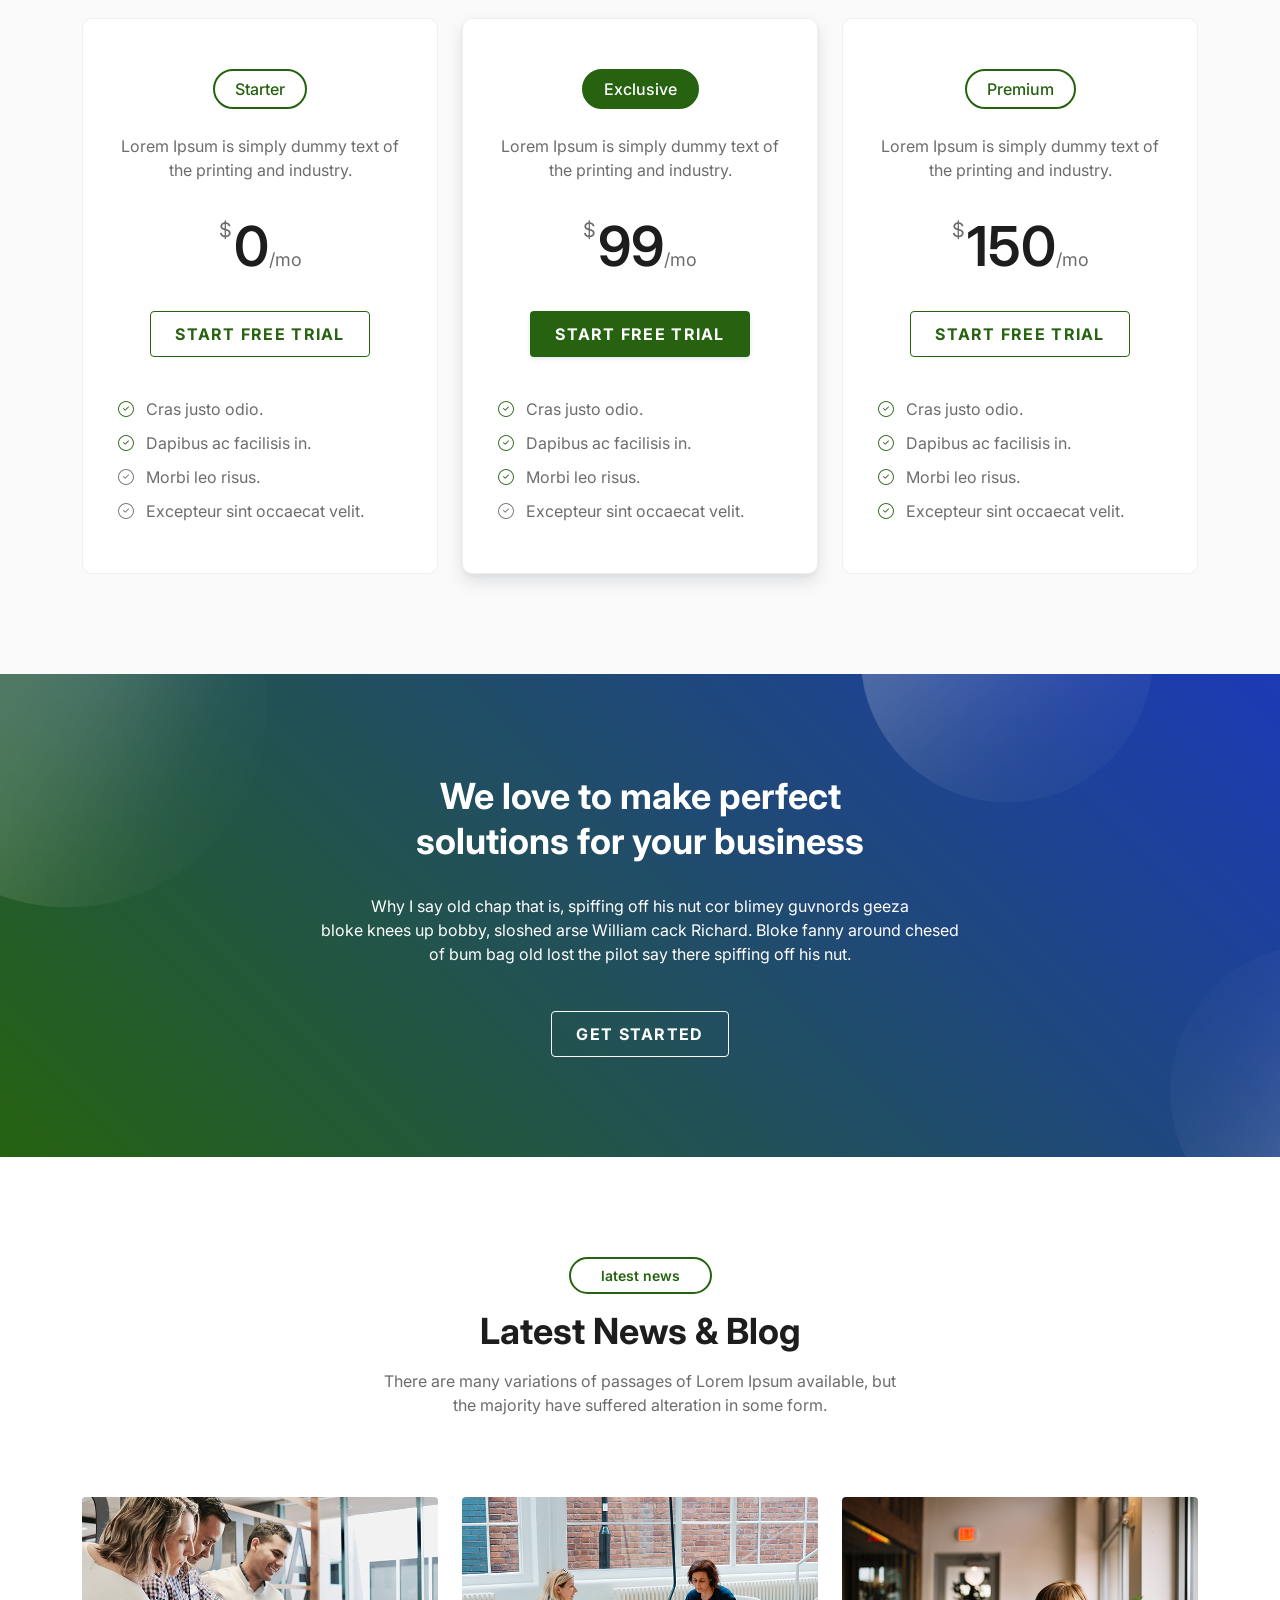
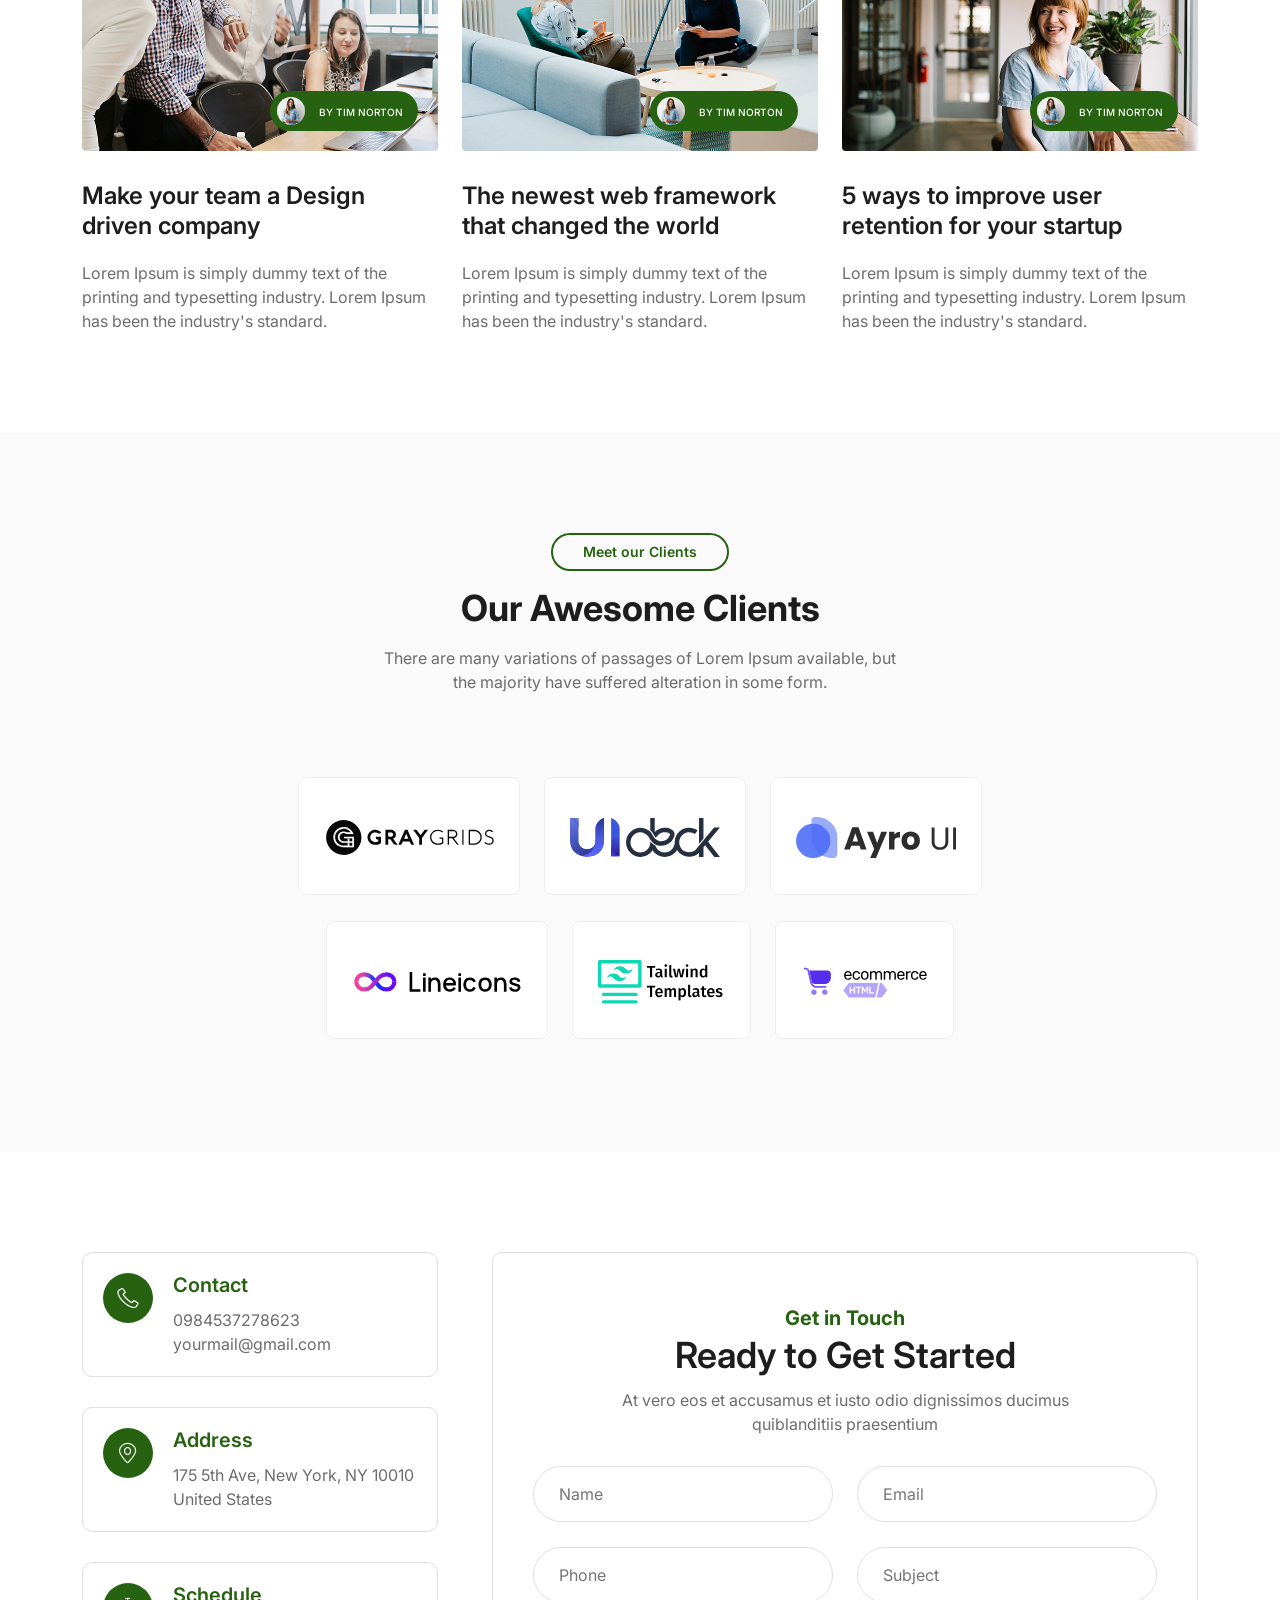
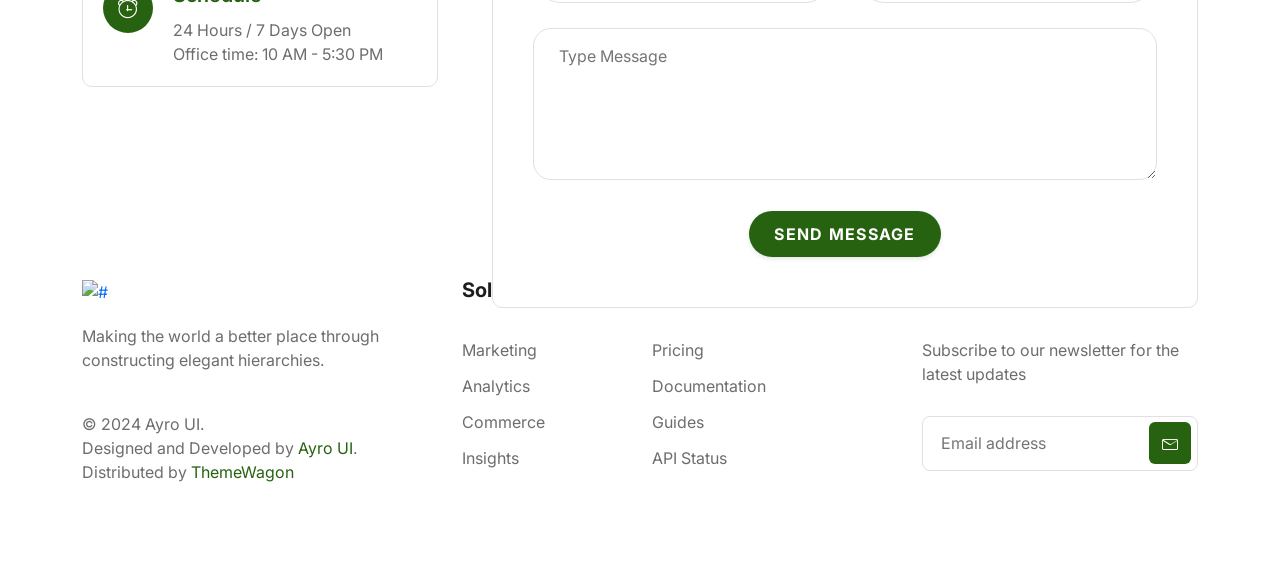
==== commit 4004bfc8: "201025 h" ====
--- a/index.html
+++ b/index.html
@@ -39,7 +39,7 @@
         <div class="col-lg-12">
           <nav class="navbar navbar-expand-lg">
             <a class="navbar-brand" href="index.html">
-              <h1 class="text-white">Mts Serpong</h1>
+              <img src="assets/images/logo_mtsserpong.svg" alt="Logo" />
             </a>
             <button class="navbar-toggler" type="button" data-bs-toggle="collapse" data-bs-target="#navbarNine"
               aria-controls="navbarNine" aria-expanded="false" aria-label="Toggle navigation">
@@ -90,7 +90,7 @@
     </div>
     <div class="sidebar-content">
       <div class="sidebar-logo">
-        <a href="index.html"><img src="assets/images/logo.svg" alt="Logo" /></a>
+        <a href="index.html"><img src="assets/images/logo_mtsserpong_dark.svg" alt="Logo" /></a>
       </div>
       <p class="text">Lorem ipsum dolor sit amet adipisicing elit. Sapiente fuga nisi rerum iusto intro.</p>
       <!-- logo -->
@@ -158,7 +158,7 @@
         </div>
         <div class="col-lg-6 col-md-12 col-12">
           <div class="header-image">
-            <img src="assets/images/header/hero-image.jpg" alt="#" />
+            <img src="assets/images/header/mtsserponghero.png" alt="#" />
           </div>
         </div>
       </div>
@@ -972,7 +972,7 @@
       </form>
 
       <div class="text-center mt-4 pt-3 border-top">
-        <p class="text-small mb-0">Belum memiliki akun? <a href="register.html" class="text-success fw-bold">Daftar PPDB</a></p>
+        <p class="text-small mb-0">Belum memiliki akun? <a href="registrasi.html" class="text-success fw-bold">Daftar PPDB</a></p>
       </div>
     </div>
   </div>
--- a/style.css
+++ b/style.css
@@ -1963,12 +1963,12 @@
 .promo-close-btn {
   position: absolute;
   top: 10px;
-  right: 15px;
+  right: 10px;
   background: rgba(0, 0, 0, 0.6);
   color: var(--white);
   border: none;
-  font-size: 28px;
-  font-weight: bold;
+  font-size: 25px;
+  font-weight: regular;
   line-height: 1;
   width: 20px;
   height: 20px;
@@ -1983,6 +1983,7 @@
 
 .promo-close-btn:hover {
   color: var(--white);
+  background: var(--error);
 }
 
 /*===========================
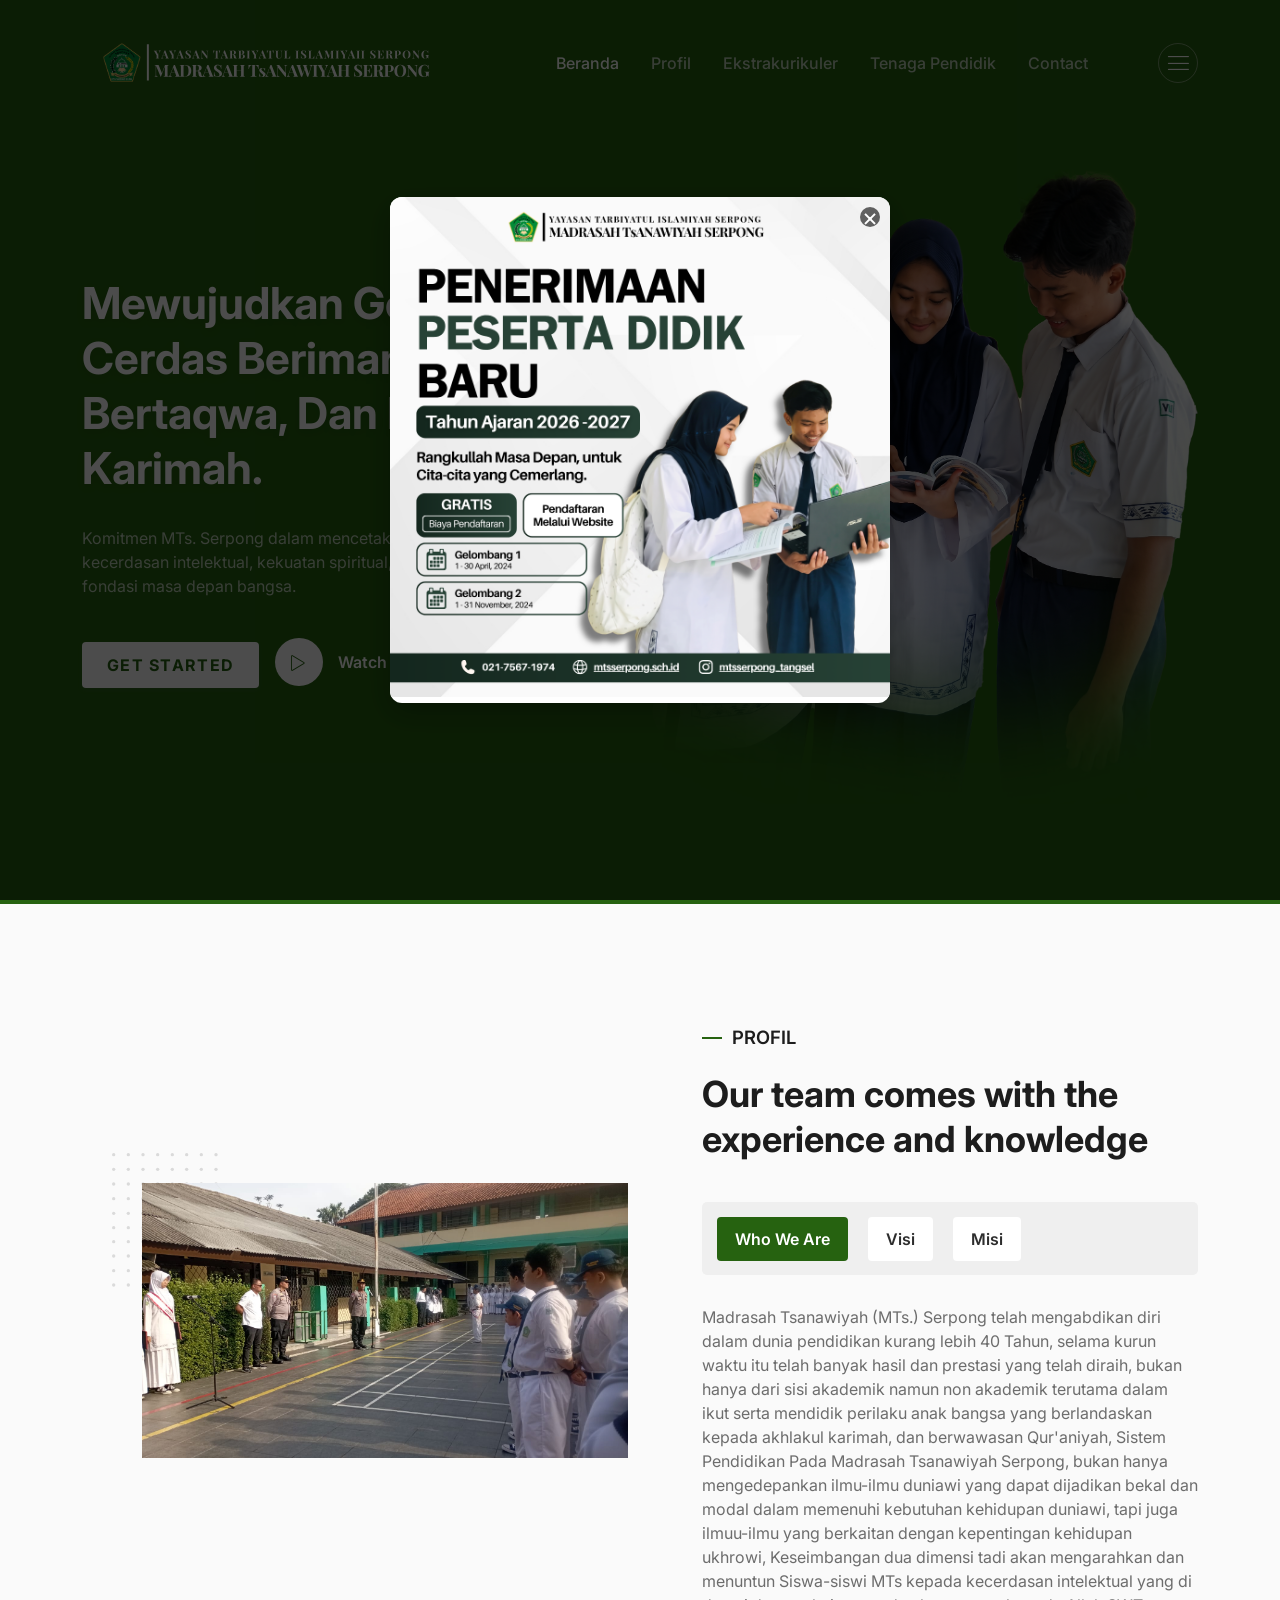
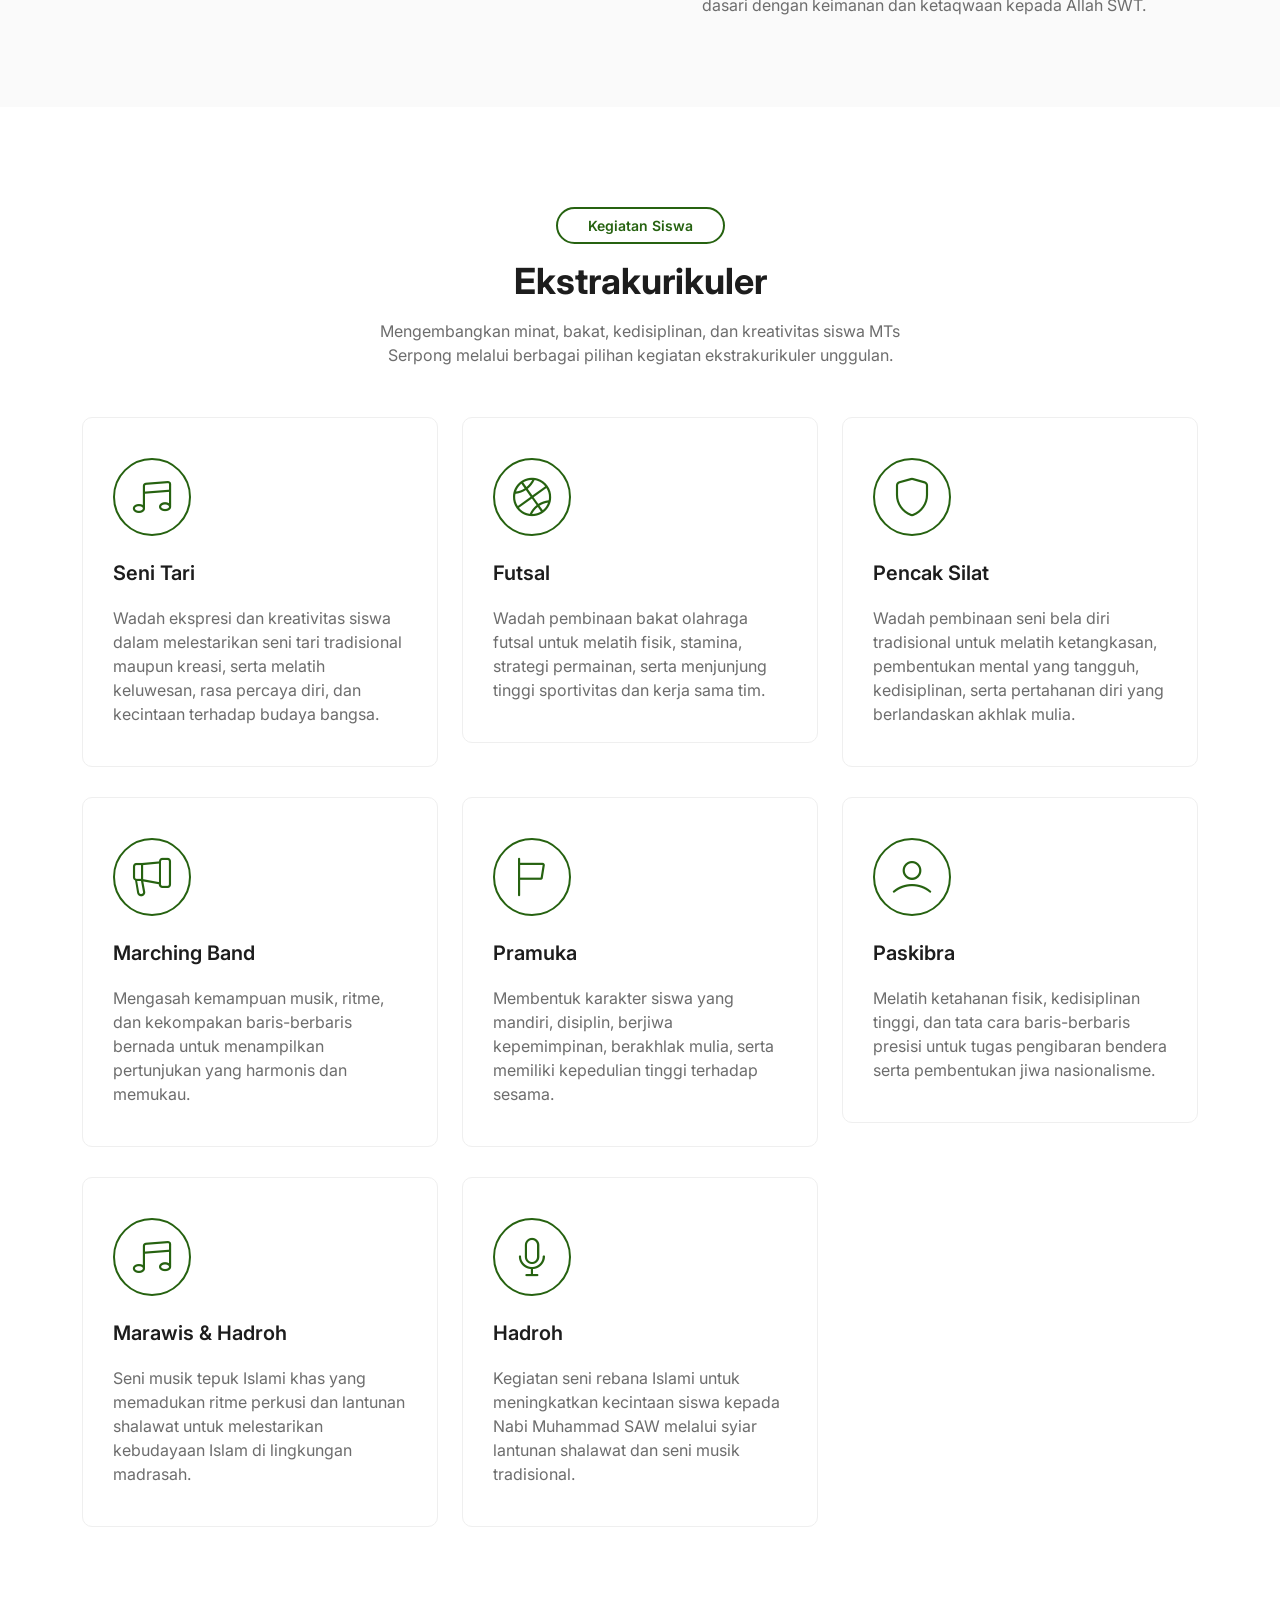
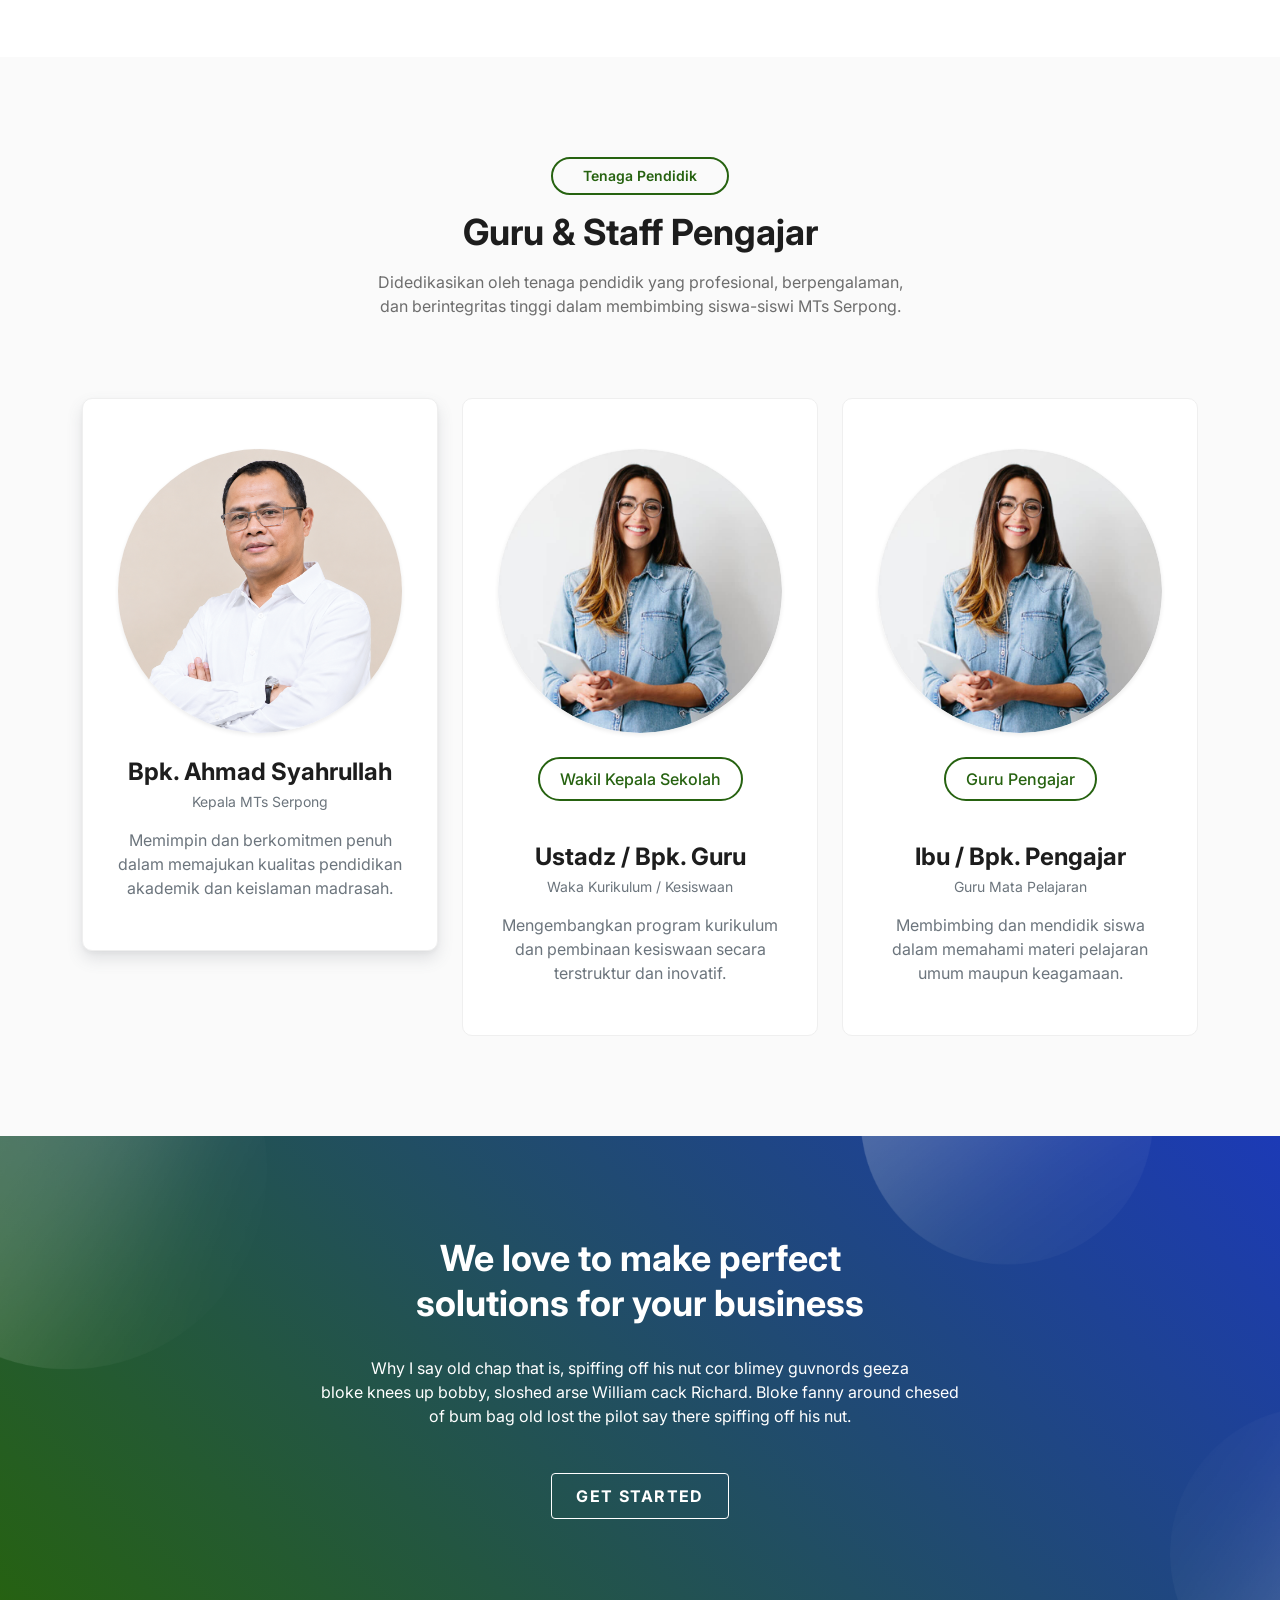
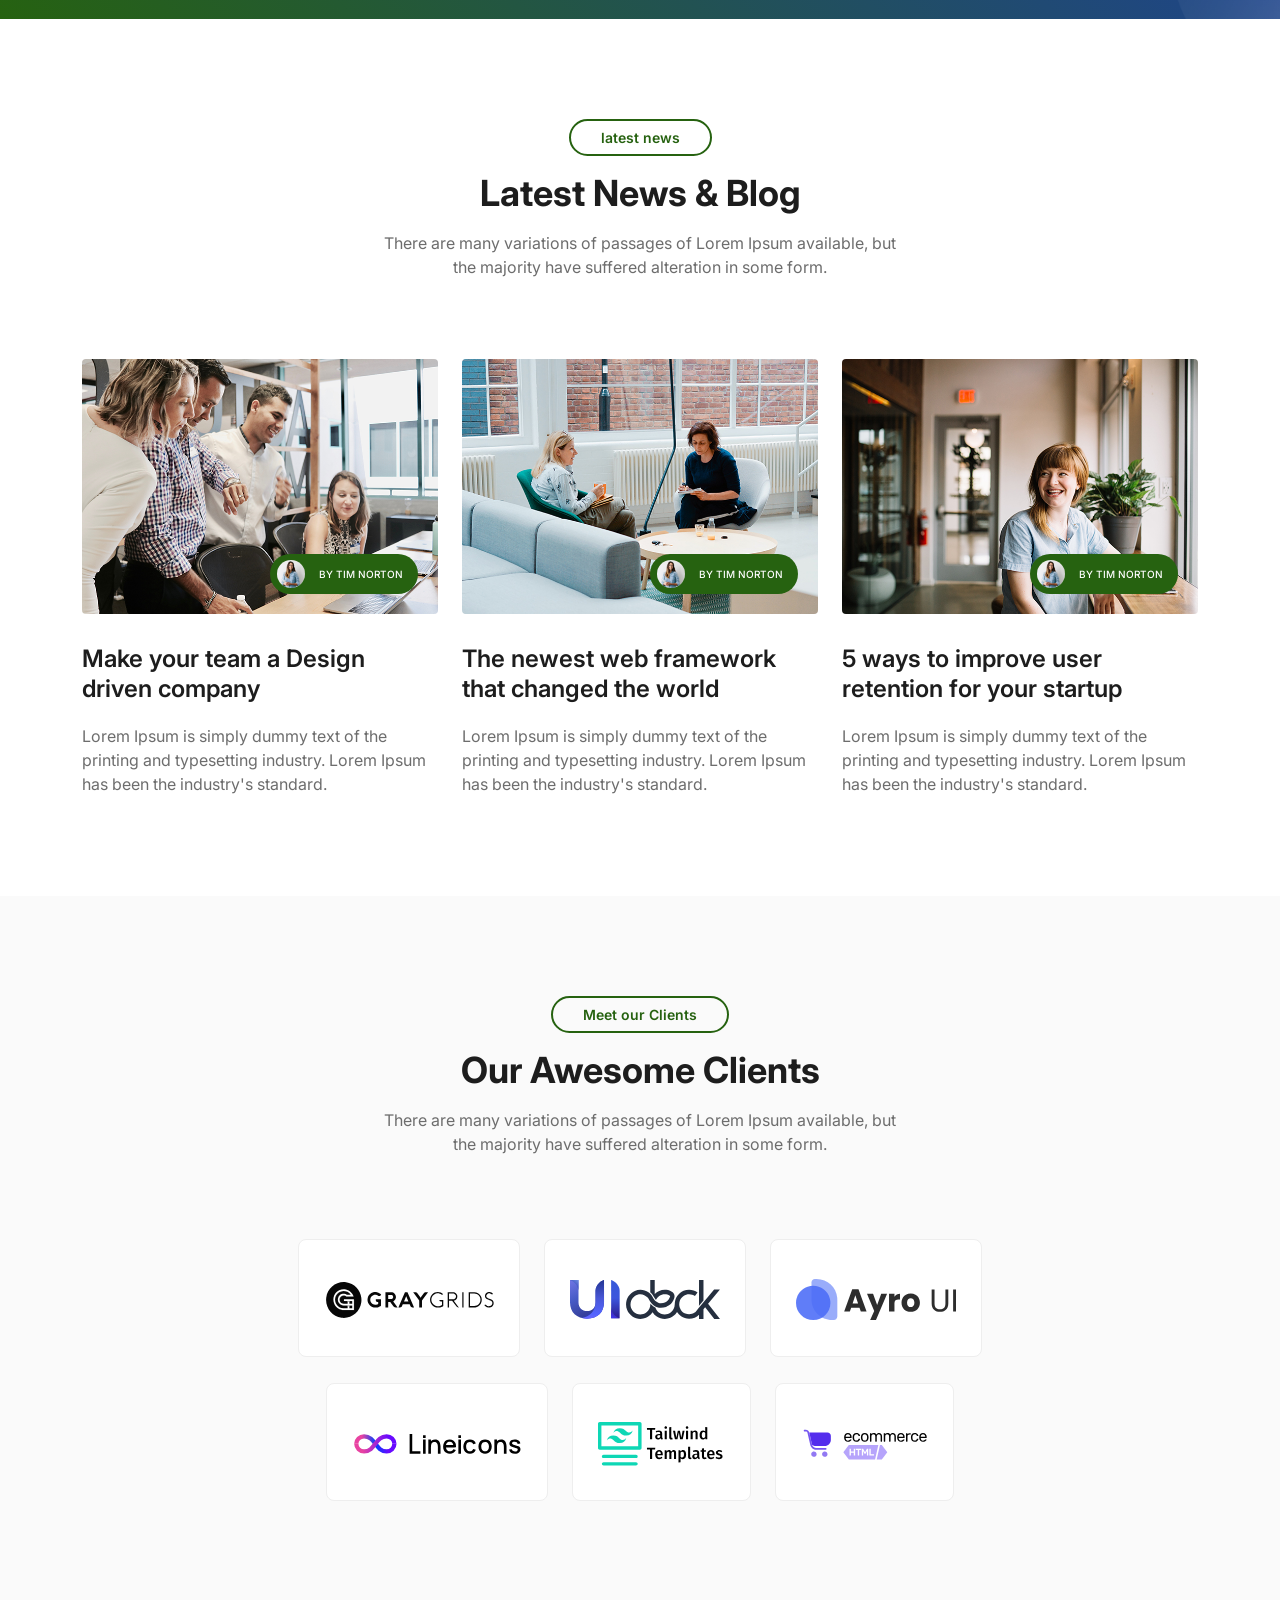
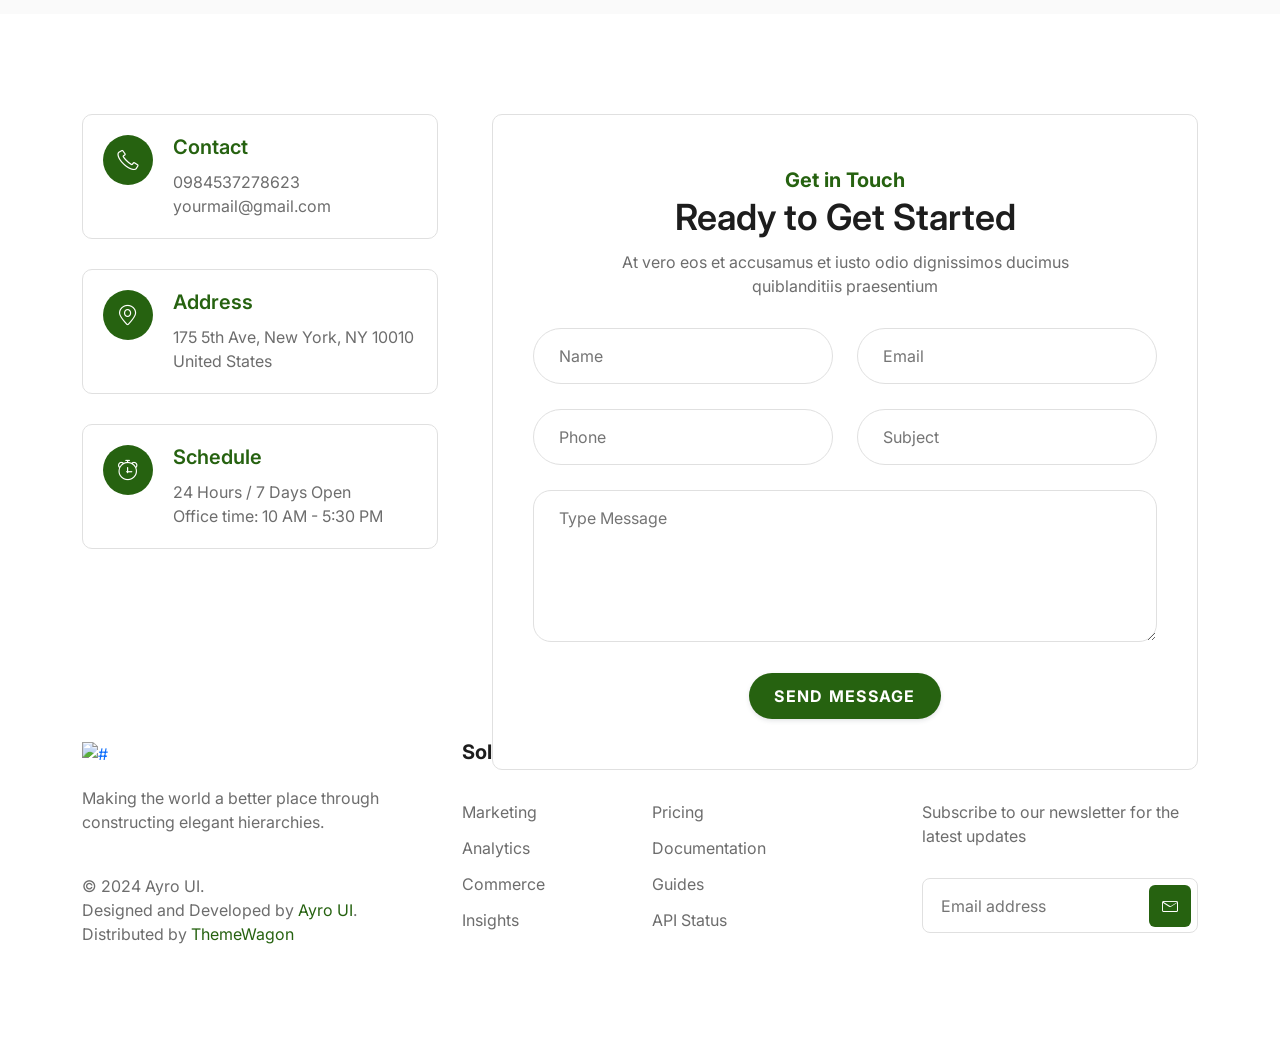
==== commit 0fd40187: "211026" ====
--- a/index.html
+++ b/index.html
@@ -60,7 +60,7 @@
                   <a class="page-scroll" href="#ekstrakurikuler">Ekstrakurikuler</a>
                 </li>
                 <li class="nav-item">
-                  <a class="page-scroll" href="#pricing">Pricing</a>
+                  <a class="page-scroll" href="#pengajar">Tenaga Pendidik</a>
                 </li>
                 <li class="nav-item">
                   <a class="page-scroll" href="#contact">Contact</a>
@@ -146,7 +146,7 @@
             </p>
             <div class="button">
               <a href="javascript:void(0)" class="btn primary-btn">Get Started</a>
-              <a href="https://www.youtube.com/watch?v=r44RKWyfcFw&fbclid=IwAR21beSJORalzmzokxDRcGfkZA1AtRTE__l5N4r09HcGS5Y6vOluyouM9EM"
+              <a href="https://www.youtube.com/watch?v=QvDY8pdF9hk"
                 class="glightbox video-button">
                 <span class="btn icon-btn rounded-full">
                   <i class="lni lni-play"></i>
@@ -330,6 +330,20 @@
 
     <div class="container">
       <div class="row">
+        <!-- Tari -->
+        <div class="col-lg-4 col-md-6">
+          <div class="single-services">
+            <div class="service-icon">
+              <i class="lni lni-music"></i>
+            </div>
+            <div class="service-content">
+              <h4>Seni Tari</h4>
+              <p>
+                Wadah ekspresi dan kreativitas siswa dalam melestarikan seni tari tradisional maupun kreasi, serta melatih keluwesan, rasa percaya diri, dan kecintaan terhadap budaya bangsa.
+              </p>
+            </div>
+          </div>
+        </div>
         <!-- 1. Futsal -->
         <div class="col-lg-4 col-md-6">
           <div class="single-services">
@@ -344,7 +358,20 @@
             </div>
           </div>
         </div>
-
+        
+        <div class="col-lg-4 col-md-6">
+          <div class="single-services">
+            <div class="service-icon">
+              <i class="lni lni-shield"></i>
+            </div>
+            <div class="service-content">
+              <h4>Pencak Silat</h4>
+              <p>
+                Wadah pembinaan seni bela diri tradisional untuk melatih ketangkasan, pembentukan mental yang tangguh, kedisiplinan, serta pertahanan diri yang berlandaskan akhlak mulia.
+              </p>
+            </div>
+          </div>
+        </div>
         <!-- 2. Marching Band -->
         <div class="col-lg-4 col-md-6">
           <div class="single-services">
@@ -390,14 +417,14 @@
           </div>
         </div>
 
-        <!-- 5. Marawis -->
+        <!-- 5. Marawis & Hadroh -->
         <div class="col-lg-4 col-md-6">
           <div class="single-services">
             <div class="service-icon">
               <i class="lni lni-music"></i>
             </div>
             <div class="service-content">
-              <h4>Marawis</h4>
+              <h4>Marawis & Hadroh</h4>
               <p>
                 Seni musik tepuk Islami khas yang memadukan ritme perkusi dan lantunan shalawat untuk melestarikan kebudayaan Islam di lingkungan madrasah.
               </p>
@@ -428,19 +455,18 @@
   
 
 
-  <!-- Start Pricing  Area -->
-  <section id="pricing" class="pricing-area pricing-fourteen">
-    <!--======  Start Section Title Five ======-->
+  <!-- Start Tenaga Pendidik / Guru Area -->
+  <section id="pengajar" class="pricing-area pricing-fourteen">
+    <!--====== Start Section Title Five ======-->
     <div class="section-title-five">
       <div class="container">
         <div class="row">
           <div class="col-12">
             <div class="content">
-              <h6>Pricing</h6>
-              <h2 class="fw-bold">Pricing & Plans</h2>
-              <p>
-                There are many variations of passages of Lorem Ipsum available,
-                but the majority have suffered alteration in some form.
+              <h6>Tenaga Pendidik</h6>
+              <h2 class="fw-bold">Guru & Staff Pengajar</h2>
+              <p>
+                Didedikasikan oleh tenaga pendidik yang profesional, berpengalaman, dan berintegritas tinggi dalam membimbing siswa-siswi MTs Serpong.
               </p>
             </div>
           </div>
@@ -449,97 +475,67 @@
       </div>
       <!-- container -->
     </div>
-    <!--======  End Section Title Five ======-->
+    <!--====== End Section Title Five ======-->
+
     <div class="container">
-      <div class="row">
+      <div class="row justify-content-center">
+        
+        <!-- 1. Kepala Sekolah -->
         <div class="col-lg-4 col-md-6 col-12">
-          <div class="pricing-style-fourteen">
-            <div class="table-head">
-              <h6 class="title">Starter</h4>
-                <p>Lorem Ipsum is simply dummy text of the printing and industry.</p>
-                <div class="price">
-                  <h2 class="amount">
-                    <span class="currency">$</span>0<span class="duration">/mo </span>
-                  </h2>
-                </div>
-            </div>
-
-            <div class="light-rounded-buttons">
-              <a href="javascript:void(0)" class="btn primary-btn-outline">
-                Start free trial
-              </a>
-            </div>
-
-            <div class="table-content">
-              <ul class="table-list">
-                <li> <i class="lni lni-checkmark-circle"></i> Cras justo odio.</li>
-                <li> <i class="lni lni-checkmark-circle"></i> Dapibus ac facilisis in.</li>
-                <li> <i class="lni lni-checkmark-circle deactive"></i> Morbi leo risus.</li>
-                <li> <i class="lni lni-checkmark-circle deactive"></i> Excepteur sint occaecat velit.</li>
-              </ul>
-            </div>
-          </div>
-        </div>
+          <div class="pricing-style-fourteen middle text-center">
+            <div class="teacher-image-wrapper mb-4">
+              <img src="assets/images/blog/ahmadsyahrullah.png" alt="Bpk. Ahmad Syahrullah" class="img-fluid rounded-circle shadow-sm teacher-img" />
+            </div>
+            <div class="table-head p-0">
+              <h4 class="fw-bold mt-3 mb-1">Bpk. Ahmad Syahrullah</h4>
+              <p class="text-muted text-small">Kepala MTs Serpong</p>
+            </div>
+            <div class="table-content mt-3">
+              <p class="text-muted">Memimpin dan berkomitmen penuh dalam memajukan kualitas pendidikan akademik dan keislaman madrasah.</p>
+            </div>
+          </div>
+        </div>
+
+        <!-- 2. Pengajar (Placeholder Sample 1) -->
         <div class="col-lg-4 col-md-6 col-12">
-          <div class="pricing-style-fourteen middle">
-            <div class="table-head">
-              <h6 class="title">Exclusive</h4>
-                <p>Lorem Ipsum is simply dummy text of the printing and industry.</p>
-                <div class="price">
-                  <h2 class="amount">
-                    <span class="currency">$</span>99<span class="duration">/mo </span>
-                  </h2>
-                </div>
-            </div>
-
-            <div class="light-rounded-buttons">
-              <a href="javascript:void(0)" class="btn primary-btn">
-                Start free trial
-              </a>
-            </div>
-
-            <div class="table-content">
-              <ul class="table-list">
-                <li> <i class="lni lni-checkmark-circle"></i> Cras justo odio.</li>
-                <li> <i class="lni lni-checkmark-circle"></i> Dapibus ac facilisis in.</li>
-                <li> <i class="lni lni-checkmark-circle"></i> Morbi leo risus.</li>
-                <li> <i class="lni lni-checkmark-circle deactive"></i> Excepteur sint occaecat velit.</li>
-              </ul>
-            </div>
-          </div>
-        </div>
+          <div class="pricing-style-fourteen text-center">
+            <div class="teacher-image-wrapper mb-4">
+              <img src="assets/images/blog/b6.jpg" alt="Guru Pengajar" class="img-fluid rounded-circle shadow-sm teacher-img" />
+            </div>
+            <div class="table-head p-0">
+              <span class="title">Wakil Kepala Sekolah</span>
+              <h4 class="fw-bold mt-3 mb-1">Ustadz / Bpk. Guru</h4>
+              <p class="text-muted text-small">Waka Kurikulum / Kesiswaan</p>
+            </div>
+            <div class="table-content mt-3">
+              <p class="text-muted">Mengembangkan program kurikulum dan pembinaan kesiswaan secara terstruktur dan inovatif.</p>
+            </div>
+          </div>
+        </div>
+
+        <!-- 3. Pengajar (Placeholder Sample 2) -->
         <div class="col-lg-4 col-md-6 col-12">
-          <div class="pricing-style-fourteen">
-            <div class="table-head">
-              <h6 class="title">Premium</h4>
-                <p>Lorem Ipsum is simply dummy text of the printing and industry.</p>
-                <div class="price">
-                  <h2 class="amount">
-                    <span class="currency">$</span>150<span class="duration">/mo </span>
-                  </h2>
-                </div>
-            </div>
-
-            <div class="light-rounded-buttons">
-              <a href="javascript:void(0)" class="btn primary-btn-outline">
-                Start free trial
-              </a>
-            </div>
-
-            <div class="table-content">
-              <ul class="table-list">
-                <li> <i class="lni lni-checkmark-circle"></i> Cras justo odio.</li>
-                <li> <i class="lni lni-checkmark-circle"></i> Dapibus ac facilisis in.</li>
-                <li> <i class="lni lni-checkmark-circle"></i> Morbi leo risus.</li>
-                <li> <i class="lni lni-checkmark-circle"></i> Excepteur sint occaecat velit.</li>
-              </ul>
-            </div>
-          </div>
-        </div>
-      </div>
-    </div>
+          <div class="pricing-style-fourteen text-center">
+            <div class="teacher-image-wrapper mb-4">
+              <img src="assets/images/blog/b6.jpg" alt="Guru Pengajar" class="img-fluid rounded-circle shadow-sm teacher-img" />
+            </div>
+            <div class="table-head p-0">
+              <span class="title">Guru Pengajar</span>
+              <h4 class="fw-bold mt-3 mb-1">Ibu / Bpk. Pengajar</h4>
+              <p class="text-muted text-small">Guru Mata Pelajaran</p>
+            </div>
+            <div class="table-content mt-3">
+              <p class="text-muted">Membimbing dan mendidik siswa dalam memahami materi pelajaran umum maupun keagamaan.</p>
+            </div>
+          </div>
+        </div>
+
+      </div>
+      <!-- row -->
+    </div>
+    <!-- container -->
   </section>
-  <!--/ End Pricing  Area -->
+  <!--/ End Tenaga Pendidik Area -->
 
 
 
@@ -1078,7 +1074,7 @@
 
     //========= glightbox
     GLightbox({
-      'href': 'https://www.youtube.com/watch?v=r44RKWyfcFw&fbclid=IwAR21beSJORalzmzokxDRcGfkZA1AtRTE__l5N4r09HcGS5Y6vOluyouM9EM',
+      'href': 'https://www.youtube.com/watch?v=QvDY8pdF9hk',
       'type': 'video',
       'source': 'youtube', //vimeo, youtube or local
       'width': 900,
--- a/style.css
+++ b/style.css
@@ -400,7 +400,7 @@
 /*===== NAVBAR NINE =====*/
 .navbar-area.navbar-nine {
   background: var(--primary);
-  padding: 10px 0;
+  padding: 1px 0;
   position: absolute;
   left: 0;
   top: 0;
